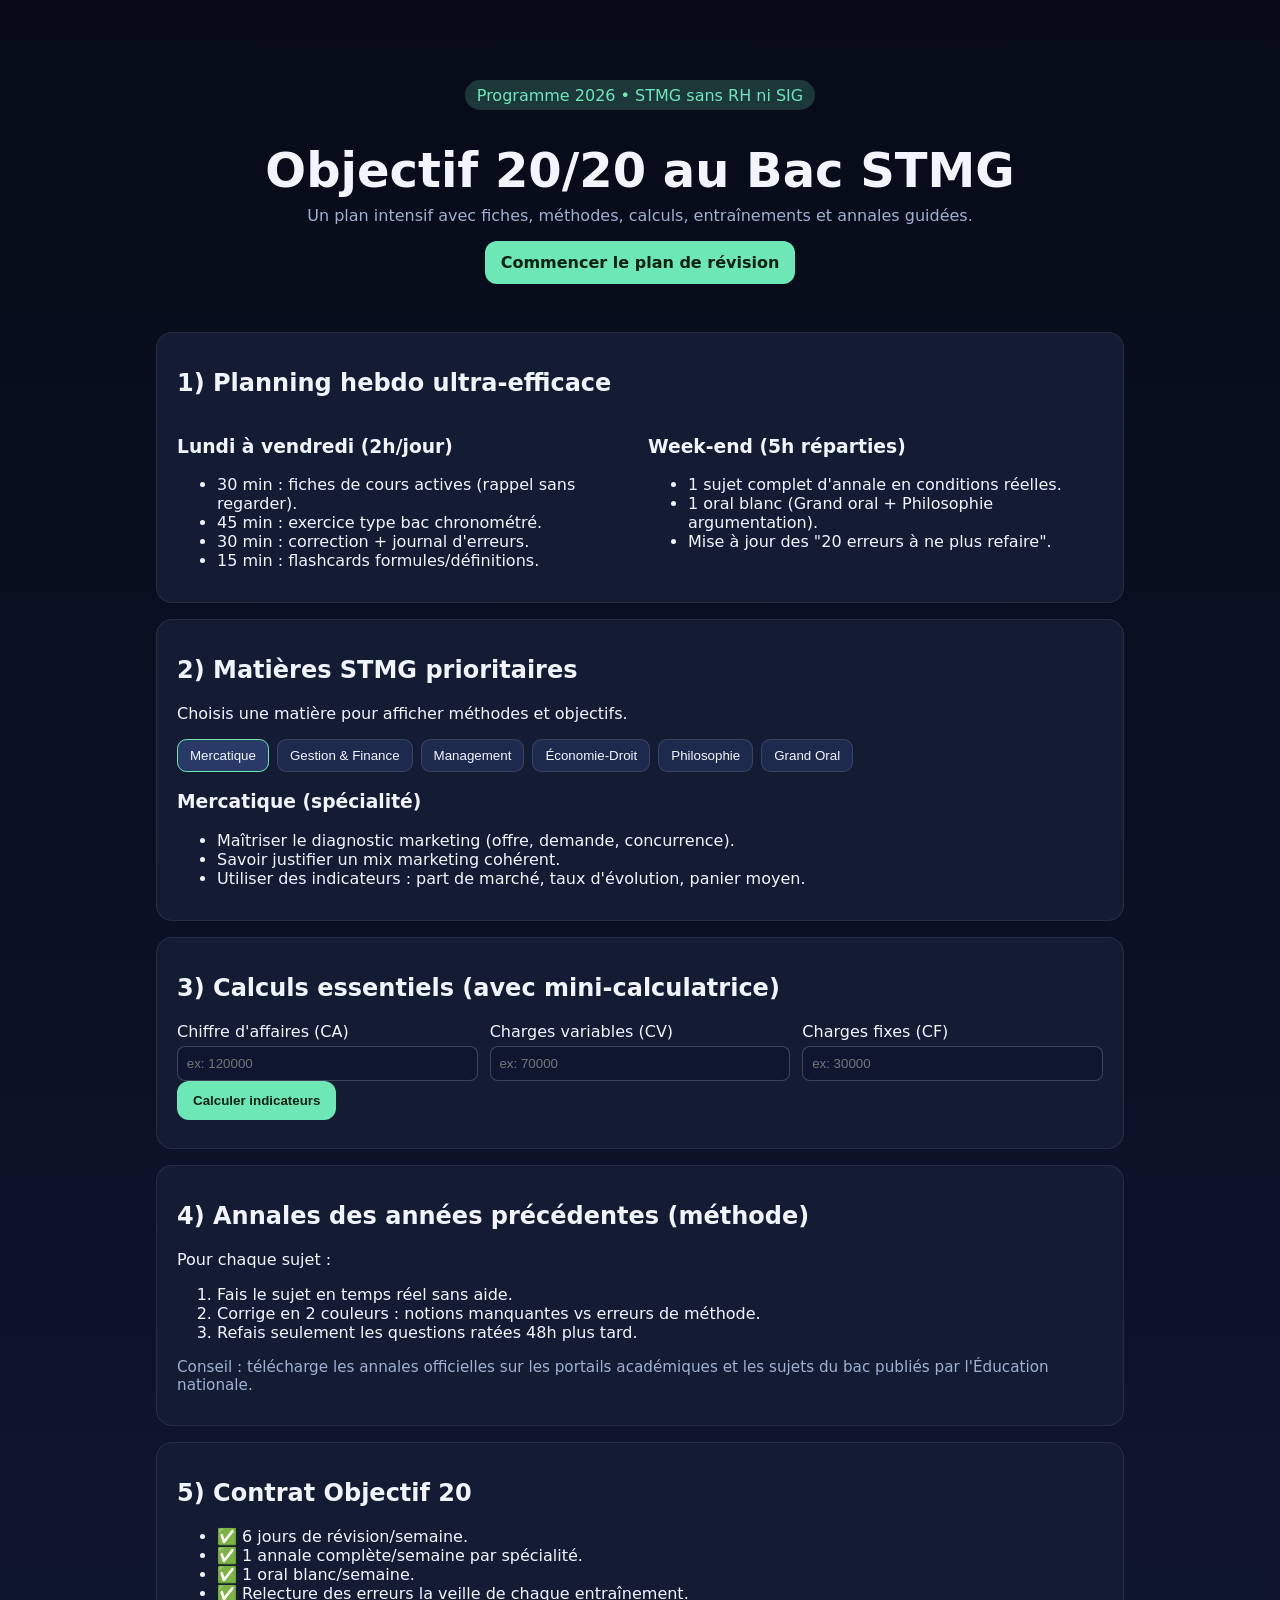
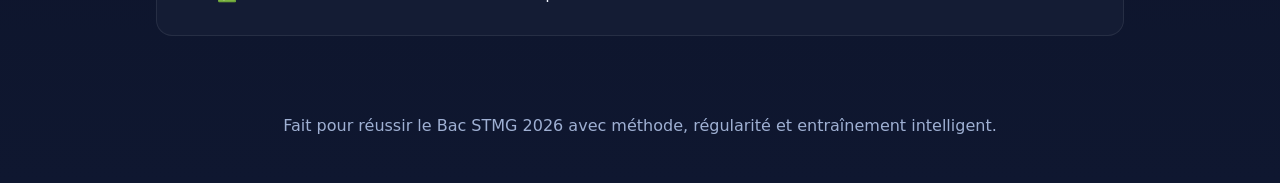
==== index.html @ 969e1ca1 "Create STMG 2026 revision website ready for Vercel" ====
<!doctype html>
<html lang="fr">
<head>
  <meta charset="UTF-8" />
  <meta name="viewport" content="width=device-width, initial-scale=1.0" />
  <title>Objectif 20 - Bac STMG 2026</title>
  <link rel="stylesheet" href="styles.css" />
</head>
<body>
  <header class="hero">
    <p class="badge">Programme 2026 • STMG sans RH ni SIG</p>
    <h1>Objectif 20/20 au Bac STMG</h1>
    <p class="subtitle">Un plan intensif avec fiches, méthodes, calculs, entraînements et annales guidées.</p>
    <a href="#planning" class="btn">Commencer le plan de révision</a>
  </header>

  <main>
    <section class="card" id="planning">
      <h2>1) Planning hebdo ultra-efficace</h2>
      <div class="grid-2">
        <article>
          <h3>Lundi à vendredi (2h/jour)</h3>
          <ul>
            <li>30 min : fiches de cours actives (rappel sans regarder).</li>
            <li>45 min : exercice type bac chronométré.</li>
            <li>30 min : correction + journal d'erreurs.</li>
            <li>15 min : flashcards formules/définitions.</li>
          </ul>
        </article>
        <article>
          <h3>Week-end (5h réparties)</h3>
          <ul>
            <li>1 sujet complet d'annale en conditions réelles.</li>
            <li>1 oral blanc (Grand oral + Philosophie argumentation).</li>
            <li>Mise à jour des "20 erreurs à ne plus refaire".</li>
          </ul>
        </article>
      </div>
    </section>

    <section class="card">
      <h2>2) Matières STMG prioritaires</h2>
      <p>Choisis une matière pour afficher méthodes et objectifs.</p>
      <div class="tabs">
        <button class="tab active" data-target="mercatique">Mercatique</button>
        <button class="tab" data-target="gestion">Gestion & Finance</button>
        <button class="tab" data-target="management">Management</button>
        <button class="tab" data-target="eco">Économie-Droit</button>
        <button class="tab" data-target="philo">Philosophie</button>
        <button class="tab" data-target="oral">Grand Oral</button>
      </div>

      <div class="panel active" id="mercatique">
        <h3>Mercatique (spécialité)</h3>
        <ul>
          <li>Maîtriser le diagnostic marketing (offre, demande, concurrence).</li>
          <li>Savoir justifier un mix marketing cohérent.</li>
          <li>Utiliser des indicateurs : part de marché, taux d'évolution, panier moyen.</li>
        </ul>
      </div>

      <div class="panel" id="gestion">
        <h3>Gestion & Finance (spécialité)</h3>
        <ul>
          <li>Soldes intermédiaires de gestion (SIG comptables) et analyse de rentabilité.</li>
          <li>Seuil de rentabilité, marge sur coût variable, capacité d'autofinancement.</li>
          <li>Ratios : liquidité, solvabilité, rentabilité économique/financière.</li>
        </ul>
      </div>

      <div class="panel" id="management">
        <h3>Management, sciences de gestion et numérique (tronc commun)</h3>
        <ul>
          <li>Identifier problème de management + solutions argumentées.</li>
          <li>Mobiliser les notions : gouvernance, parties prenantes, performance globale.</li>
          <li>Structurer la copie en "constat → analyse → recommandation".</li>
        </ul>
      </div>

      <div class="panel" id="eco">
        <h3>Économie-Droit</h3>
        <ul>
          <li>Économie : marchés, croissance, politiques économiques.</li>
          <li>Droit : qualification juridique, règles applicables, solution motivée.</li>
          <li>Méthode bac : faits → problème de droit → règle → application → conclusion.</li>
        </ul>
      </div>

      <div class="panel" id="philo">
        <h3>Philosophie</h3>
        <ul>
          <li>Thèse claire dès l'introduction + problématique reformulée.</li>
          <li>Plan dialectique propre (I/II/III) avec transitions explicites.</li>
          <li>Exemples précis (auteurs, situations concrètes) pour chaque argument.</li>
        </ul>
      </div>

      <div class="panel" id="oral">
        <h3>Grand Oral</h3>
        <ul>
          <li>Question centrale simple + enjeu concret.</li>
          <li>Pitch d'ouverture (30 sec) mémorisé parfaitement.</li>
          <li>Simulation de questions du jury 3 fois/semaine.</li>
        </ul>
      </div>
    </section>

    <section class="card">
      <h2>3) Calculs essentiels (avec mini-calculatrice)</h2>
      <div class="calc-grid">
        <label>Chiffre d'affaires (CA)
          <input id="ca" type="number" placeholder="ex: 120000" />
        </label>
        <label>Charges variables (CV)
          <input id="cv" type="number" placeholder="ex: 70000" />
        </label>
        <label>Charges fixes (CF)
          <input id="cf" type="number" placeholder="ex: 30000" />
        </label>
      </div>
      <button class="btn" id="compute">Calculer indicateurs</button>
      <div id="results" class="results"></div>
    </section>

    <section class="card">
      <h2>4) Annales des années précédentes (méthode)</h2>
      <p>Pour chaque sujet :</p>
      <ol>
        <li>Fais le sujet en temps réel sans aide.</li>
        <li>Corrige en 2 couleurs : notions manquantes vs erreurs de méthode.</li>
        <li>Refais seulement les questions ratées 48h plus tard.</li>
      </ol>
      <p class="note">Conseil : télécharge les annales officielles sur les portails académiques et les sujets du bac publiés par l'Éducation nationale.</p>
    </section>

    <section class="card">
      <h2>5) Contrat Objectif 20</h2>
      <ul>
        <li>✅ 6 jours de révision/semaine.</li>
        <li>✅ 1 annale complète/semaine par spécialité.</li>
        <li>✅ 1 oral blanc/semaine.</li>
        <li>✅ Relecture des erreurs la veille de chaque entraînement.</li>
      </ul>
    </section>
  </main>

  <footer>
    <p>Fait pour réussir le Bac STMG 2026 avec méthode, régularité et entraînement intelligent.</p>
  </footer>

  <script src="script.js"></script>
</body>
</html>
---- styles.css ----
:root {
  --bg: #0b1020;
  --card: #141c34;
  --text: #f2f5ff;
  --accent: #6ee7b7;
  --muted: #9fb0d3;
}

* { box-sizing: border-box; }
body {
  margin: 0;
  font-family: Inter, system-ui, -apple-system, sans-serif;
  background: linear-gradient(180deg, #070b18, #0f1730);
  color: var(--text);
}
.hero {
  text-align: center;
  padding: 4rem 1rem 2rem;
}
.badge {
  display: inline-block;
  background: rgba(110, 231, 183, 0.2);
  color: var(--accent);
  padding: .35rem .75rem;
  border-radius: 999px;
}
h1 { margin: 1rem 0 .5rem; font-size: clamp(1.8rem, 5vw, 3rem); }
.subtitle { color: var(--muted); max-width: 720px; margin: 0 auto 1rem; }
.btn {
  background: var(--accent);
  color: #072012;
  border: 0;
  border-radius: .75rem;
  padding: .75rem 1rem;
  font-weight: 700;
  cursor: pointer;
  text-decoration: none;
  display: inline-block;
}
main { max-width: 1000px; margin: 0 auto; padding: 1rem; }
.card {
  background: var(--card);
  border-radius: 1rem;
  padding: 1rem 1.25rem;
  margin-bottom: 1rem;
  border: 1px solid rgba(255,255,255,.08);
}
.grid-2 { display: grid; grid-template-columns: repeat(auto-fit, minmax(250px, 1fr)); gap: 1rem; }
.tabs { display: flex; gap: .5rem; flex-wrap: wrap; margin-bottom: .5rem; }
.tab {
  background: #1e2a4d;
  color: var(--text);
  border: 1px solid rgba(255,255,255,.12);
  padding: .5rem .75rem;
  border-radius: .6rem;
  cursor: pointer;
}
.tab.active { background: #2a3a67; border-color: var(--accent); }
.panel { display: none; }
.panel.active { display: block; }
.calc-grid { display: grid; grid-template-columns: repeat(auto-fit,minmax(180px,1fr)); gap: .75rem; }
input {
  width: 100%; margin-top: .35rem; padding: .55rem;
  border-radius: .5rem; border: 1px solid rgba(255,255,255,.2);
  background: #0f1730; color: var(--text);
}
.results { margin-top: .8rem; color: var(--accent); font-weight: 600; }
.note { color: var(--muted); font-size: .95rem; }
footer { text-align: center; color: var(--muted); padding: 2rem 1rem; }
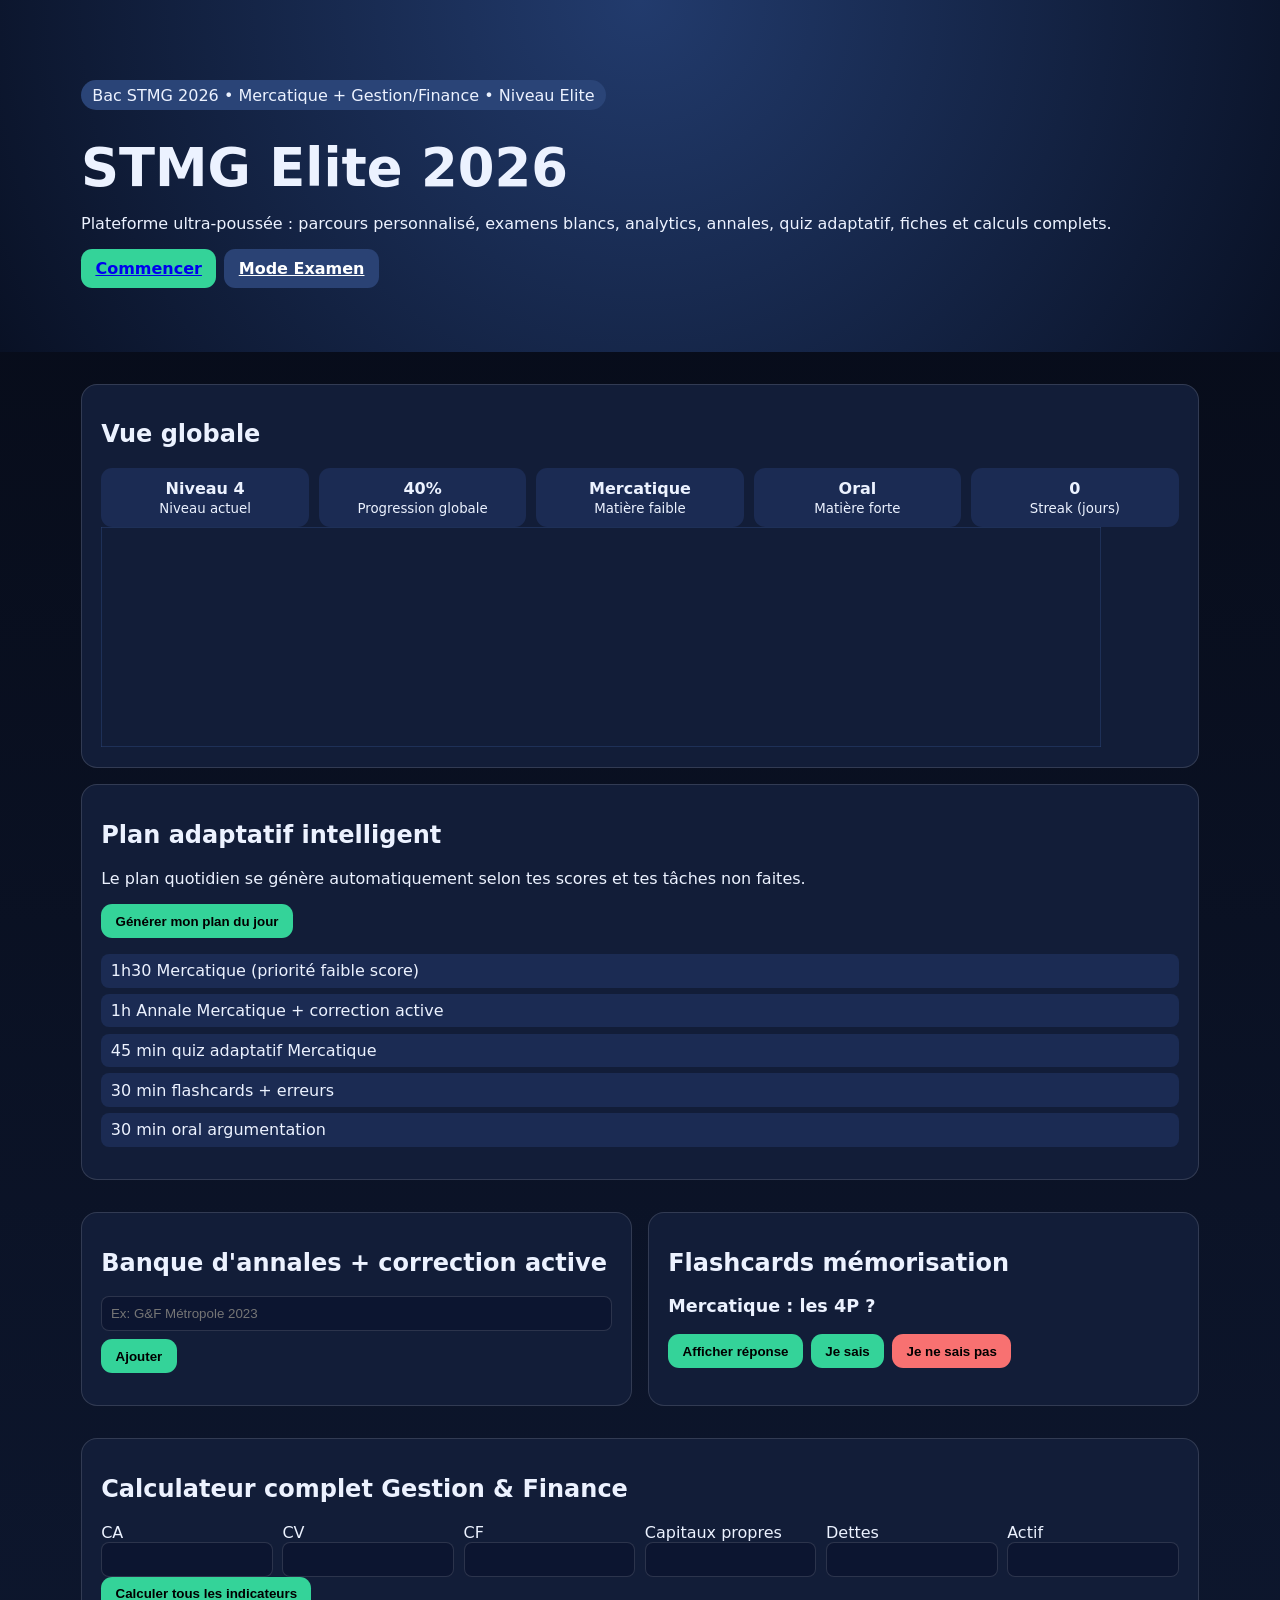
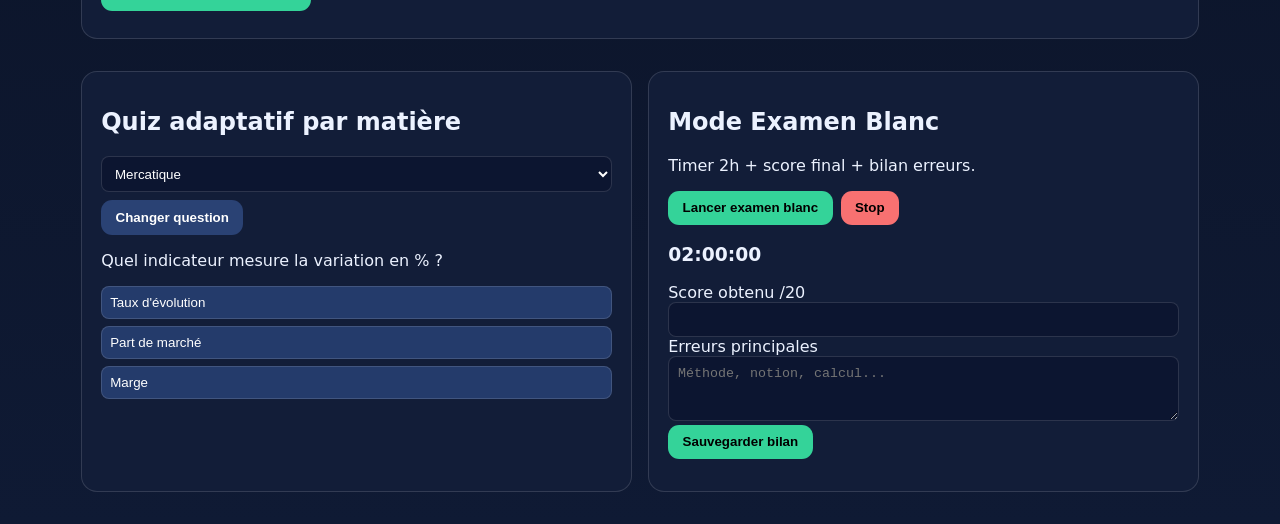
==== commit 5b76044c: "Build ultra-advanced STMG Elite 2026 revision platform" ====
--- a/index.html
+++ b/index.html
@@ -3,150 +3,105 @@
 <head>
   <meta charset="UTF-8" />
   <meta name="viewport" content="width=device-width, initial-scale=1.0" />
-  <title>Objectif 20 - Bac STMG 2026</title>
+  <title>STMG Elite 2026 — Plateforme Ultra</title>
   <link rel="stylesheet" href="styles.css" />
 </head>
 <body>
   <header class="hero">
-    <p class="badge">Programme 2026 • STMG sans RH ni SIG</p>
-    <h1>Objectif 20/20 au Bac STMG</h1>
-    <p class="subtitle">Un plan intensif avec fiches, méthodes, calculs, entraînements et annales guidées.</p>
-    <a href="#planning" class="btn">Commencer le plan de révision</a>
+    <div class="container">
+      <p class="badge">Bac STMG 2026 • Mercatique + Gestion/Finance • Niveau Elite</p>
+      <h1>STMG Elite 2026</h1>
+      <p>Plateforme ultra-poussée : parcours personnalisé, examens blancs, analytics, annales, quiz adaptatif, fiches et calculs complets.</p>
+      <div class="hero-actions">
+        <a class="btn" href="#plan">Commencer</a>
+        <a class="btn ghost" href="#exam">Mode Examen</a>
+      </div>
+    </div>
   </header>
 
-  <main>
-    <section class="card" id="planning">
-      <h2>1) Planning hebdo ultra-efficace</h2>
-      <div class="grid-2">
-        <article>
-          <h3>Lundi à vendredi (2h/jour)</h3>
-          <ul>
-            <li>30 min : fiches de cours actives (rappel sans regarder).</li>
-            <li>45 min : exercice type bac chronométré.</li>
-            <li>30 min : correction + journal d'erreurs.</li>
-            <li>15 min : flashcards formules/définitions.</li>
-          </ul>
-        </article>
-        <article>
-          <h3>Week-end (5h réparties)</h3>
-          <ul>
-            <li>1 sujet complet d'annale en conditions réelles.</li>
-            <li>1 oral blanc (Grand oral + Philosophie argumentation).</li>
-            <li>Mise à jour des "20 erreurs à ne plus refaire".</li>
-          </ul>
-        </article>
+  <main class="container">
+    <section class="card">
+      <h2>Vue globale</h2>
+      <div class="kpis">
+        <div class="kpi"><span id="kpiLevel">Niveau 0</span><small>Niveau actuel</small></div>
+        <div class="kpi"><span id="kpiProgress">0%</span><small>Progression globale</small></div>
+        <div class="kpi"><span id="kpiWeak">-</span><small>Matière faible</small></div>
+        <div class="kpi"><span id="kpiStrong">-</span><small>Matière forte</small></div>
+        <div class="kpi"><span id="kpiStreak">0</span><small>Streak (jours)</small></div>
       </div>
+      <canvas id="progressChart" width="1000" height="220"></canvas>
+    </section>
+
+    <section class="card" id="plan">
+      <h2>Plan adaptatif intelligent</h2>
+      <p>Le plan quotidien se génère automatiquement selon tes scores et tes tâches non faites.</p>
+      <button id="generatePlan" class="btn">Générer mon plan du jour</button>
+      <ul id="adaptivePlan" class="list"></ul>
+    </section>
+
+    <section class="grid2">
+      <section class="card">
+        <h2>Banque d'annales + correction active</h2>
+        <div class="row">
+          <input id="annaleInput" placeholder="Ex: G&F Métropole 2023" />
+          <button id="annaleAdd" class="btn">Ajouter</button>
+        </div>
+        <ul id="annales" class="list"></ul>
+      </section>
+
+      <section class="card">
+        <h2>Flashcards mémorisation</h2>
+        <p id="flashQ" class="flash">Question</p>
+        <p id="flashA" class="muted hidden">Réponse</p>
+        <div class="row">
+          <button id="showAnswer" class="btn">Afficher réponse</button>
+          <button id="know" class="btn">Je sais</button>
+          <button id="dontKnow" class="btn danger">Je ne sais pas</button>
+        </div>
+      </section>
     </section>
 
     <section class="card">
-      <h2>2) Matières STMG prioritaires</h2>
-      <p>Choisis une matière pour afficher méthodes et objectifs.</p>
-      <div class="tabs">
-        <button class="tab active" data-target="mercatique">Mercatique</button>
-        <button class="tab" data-target="gestion">Gestion & Finance</button>
-        <button class="tab" data-target="management">Management</button>
-        <button class="tab" data-target="eco">Économie-Droit</button>
-        <button class="tab" data-target="philo">Philosophie</button>
-        <button class="tab" data-target="oral">Grand Oral</button>
+      <h2>Calculateur complet Gestion & Finance</h2>
+      <div class="form-grid">
+        <label>CA<input id="ca" type="number"></label>
+        <label>CV<input id="cv" type="number"></label>
+        <label>CF<input id="cf" type="number"></label>
+        <label>Capitaux propres<input id="cp" type="number"></label>
+        <label>Dettes<input id="dettes" type="number"></label>
+        <label>Actif<input id="actif" type="number"></label>
       </div>
-
-      <div class="panel active" id="mercatique">
-        <h3>Mercatique (spécialité)</h3>
-        <ul>
-          <li>Maîtriser le diagnostic marketing (offre, demande, concurrence).</li>
-          <li>Savoir justifier un mix marketing cohérent.</li>
-          <li>Utiliser des indicateurs : part de marché, taux d'évolution, panier moyen.</li>
-        </ul>
-      </div>
-
-      <div class="panel" id="gestion">
-        <h3>Gestion & Finance (spécialité)</h3>
-        <ul>
-          <li>Soldes intermédiaires de gestion (SIG comptables) et analyse de rentabilité.</li>
-          <li>Seuil de rentabilité, marge sur coût variable, capacité d'autofinancement.</li>
-          <li>Ratios : liquidité, solvabilité, rentabilité économique/financière.</li>
-        </ul>
-      </div>
-
-      <div class="panel" id="management">
-        <h3>Management, sciences de gestion et numérique (tronc commun)</h3>
-        <ul>
-          <li>Identifier problème de management + solutions argumentées.</li>
-          <li>Mobiliser les notions : gouvernance, parties prenantes, performance globale.</li>
-          <li>Structurer la copie en "constat → analyse → recommandation".</li>
-        </ul>
-      </div>
-
-      <div class="panel" id="eco">
-        <h3>Économie-Droit</h3>
-        <ul>
-          <li>Économie : marchés, croissance, politiques économiques.</li>
-          <li>Droit : qualification juridique, règles applicables, solution motivée.</li>
-          <li>Méthode bac : faits → problème de droit → règle → application → conclusion.</li>
-        </ul>
-      </div>
-
-      <div class="panel" id="philo">
-        <h3>Philosophie</h3>
-        <ul>
-          <li>Thèse claire dès l'introduction + problématique reformulée.</li>
-          <li>Plan dialectique propre (I/II/III) avec transitions explicites.</li>
-          <li>Exemples précis (auteurs, situations concrètes) pour chaque argument.</li>
-        </ul>
-      </div>
-
-      <div class="panel" id="oral">
-        <h3>Grand Oral</h3>
-        <ul>
-          <li>Question centrale simple + enjeu concret.</li>
-          <li>Pitch d'ouverture (30 sec) mémorisé parfaitement.</li>
-          <li>Simulation de questions du jury 3 fois/semaine.</li>
-        </ul>
-      </div>
+      <button id="calcBtn" class="btn">Calculer tous les indicateurs</button>
+      <div id="calcOut" class="result"></div>
     </section>
 
-    <section class="card">
-      <h2>3) Calculs essentiels (avec mini-calculatrice)</h2>
-      <div class="calc-grid">
-        <label>Chiffre d'affaires (CA)
-          <input id="ca" type="number" placeholder="ex: 120000" />
-        </label>
-        <label>Charges variables (CV)
-          <input id="cv" type="number" placeholder="ex: 70000" />
-        </label>
-        <label>Charges fixes (CF)
-          <input id="cf" type="number" placeholder="ex: 30000" />
-        </label>
-      </div>
-      <button class="btn" id="compute">Calculer indicateurs</button>
-      <div id="results" class="results"></div>
-    </section>
+    <section class="grid2">
+      <section class="card">
+        <h2>Quiz adaptatif par matière</h2>
+        <div class="row">
+          <select id="quizSubject"></select>
+          <button id="nextQ" class="btn ghost">Changer question</button>
+        </div>
+        <p id="qq"></p>
+        <div id="qa" class="answers"></div>
+        <p id="qf" class="muted"></p>
+      </section>
 
-    <section class="card">
-      <h2>4) Annales des années précédentes (méthode)</h2>
-      <p>Pour chaque sujet :</p>
-      <ol>
-        <li>Fais le sujet en temps réel sans aide.</li>
-        <li>Corrige en 2 couleurs : notions manquantes vs erreurs de méthode.</li>
-        <li>Refais seulement les questions ratées 48h plus tard.</li>
-      </ol>
-      <p class="note">Conseil : télécharge les annales officielles sur les portails académiques et les sujets du bac publiés par l'Éducation nationale.</p>
-    </section>
-
-    <section class="card">
-      <h2>5) Contrat Objectif 20</h2>
-      <ul>
-        <li>✅ 6 jours de révision/semaine.</li>
-        <li>✅ 1 annale complète/semaine par spécialité.</li>
-        <li>✅ 1 oral blanc/semaine.</li>
-        <li>✅ Relecture des erreurs la veille de chaque entraînement.</li>
-      </ul>
+      <section class="card" id="exam">
+        <h2>Mode Examen Blanc</h2>
+        <p>Timer 2h + score final + bilan erreurs.</p>
+        <div class="row">
+          <button id="startExam" class="btn">Lancer examen blanc</button>
+          <button id="stopExam" class="btn danger">Stop</button>
+        </div>
+        <h3 id="examTimer">02:00:00</h3>
+        <label>Score obtenu /20 <input id="examScore" type="number" min="0" max="20"></label>
+        <label>Erreurs principales <textarea id="examErrors" rows="3" placeholder="Méthode, notion, calcul..."></textarea></label>
+        <button id="saveExam" class="btn">Sauvegarder bilan</button>
+        <ul id="examHistory" class="list"></ul>
+      </section>
     </section>
   </main>
-
-  <footer>
-    <p>Fait pour réussir le Bac STMG 2026 avec méthode, régularité et entraînement intelligent.</p>
-  </footer>
 
   <script src="script.js"></script>
 </body>
--- a/styles.css
+++ b/styles.css
@@ -1,69 +1,13 @@
-:root {
-  --bg: #0b1020;
-  --card: #141c34;
-  --text: #f2f5ff;
-  --accent: #6ee7b7;
-  --muted: #9fb0d3;
-}
-
-* { box-sizing: border-box; }
-body {
-  margin: 0;
-  font-family: Inter, system-ui, -apple-system, sans-serif;
-  background: linear-gradient(180deg, #070b18, #0f1730);
-  color: var(--text);
-}
-.hero {
-  text-align: center;
-  padding: 4rem 1rem 2rem;
-}
-.badge {
-  display: inline-block;
-  background: rgba(110, 231, 183, 0.2);
-  color: var(--accent);
-  padding: .35rem .75rem;
-  border-radius: 999px;
-}
-h1 { margin: 1rem 0 .5rem; font-size: clamp(1.8rem, 5vw, 3rem); }
-.subtitle { color: var(--muted); max-width: 720px; margin: 0 auto 1rem; }
-.btn {
-  background: var(--accent);
-  color: #072012;
-  border: 0;
-  border-radius: .75rem;
-  padding: .75rem 1rem;
-  font-weight: 700;
-  cursor: pointer;
-  text-decoration: none;
-  display: inline-block;
-}
-main { max-width: 1000px; margin: 0 auto; padding: 1rem; }
-.card {
-  background: var(--card);
-  border-radius: 1rem;
-  padding: 1rem 1.25rem;
-  margin-bottom: 1rem;
-  border: 1px solid rgba(255,255,255,.08);
-}
-.grid-2 { display: grid; grid-template-columns: repeat(auto-fit, minmax(250px, 1fr)); gap: 1rem; }
-.tabs { display: flex; gap: .5rem; flex-wrap: wrap; margin-bottom: .5rem; }
-.tab {
-  background: #1e2a4d;
-  color: var(--text);
-  border: 1px solid rgba(255,255,255,.12);
-  padding: .5rem .75rem;
-  border-radius: .6rem;
-  cursor: pointer;
-}
-.tab.active { background: #2a3a67; border-color: var(--accent); }
-.panel { display: none; }
-.panel.active { display: block; }
-.calc-grid { display: grid; grid-template-columns: repeat(auto-fit,minmax(180px,1fr)); gap: .75rem; }
-input {
-  width: 100%; margin-top: .35rem; padding: .55rem;
-  border-radius: .5rem; border: 1px solid rgba(255,255,255,.2);
-  background: #0f1730; color: var(--text);
-}
-.results { margin-top: .8rem; color: var(--accent); font-weight: 600; }
-.note { color: var(--muted); font-size: .95rem; }
-footer { text-align: center; color: var(--muted); padding: 2rem 1rem; }
+:root{--bg:#070d1c;--card:#121d38;--line:#ffffff22;--txt:#ecf2ff;--mut:#a6b7dc;--ok:#34d399;--bad:#f87171}
+*{box-sizing:border-box}body{margin:0;background:linear-gradient(#060a16,#0f1a34);color:var(--txt);font-family:Inter,system-ui,sans-serif}
+.container{max-width:1150px;margin:auto;padding:1rem}.hero{padding:3rem 0;background:radial-gradient(circle at top,#223b6d,#091125)}
+.badge{display:inline-block;padding:.35rem .7rem;border-radius:999px;background:#2a4477}.hero h1{font-size:clamp(1.8rem,5vw,3.3rem);margin:.7rem 0}
+.btn{border:0;border-radius:.7rem;padding:.6rem .9rem;background:var(--ok);font-weight:700;cursor:pointer}.btn.ghost{background:#2a4274;color:#fff}.btn.danger{background:var(--bad)}
+.hero-actions,.row{display:flex;gap:.5rem;flex-wrap:wrap}.card{background:var(--card);border:1px solid var(--line);border-radius:1rem;padding:1rem 1.2rem;margin:1rem 0}
+.kpis{display:grid;grid-template-columns:repeat(auto-fit,minmax(150px,1fr));gap:.6rem}.kpi{background:#1b2b53;padding:.65rem;border-radius:.7rem;text-align:center}.kpi span{font-weight:800;display:block}
+.grid2{display:grid;grid-template-columns:1fr 1fr;gap:1rem}.form-grid{display:grid;grid-template-columns:repeat(auto-fit,minmax(150px,1fr));gap:.6rem}
+input,select,textarea{width:100%;padding:.55rem;border-radius:.5rem;border:1px solid var(--line);background:#0c1530;color:#fff}
+.list{list-style:none;padding:0}.list li{background:#1b2b53;margin:.4rem 0;padding:.45rem .6rem;border-radius:.5rem;display:flex;justify-content:space-between;gap:.5rem}
+.answers{display:grid;gap:.45rem}.answers button{background:#243b6b;color:#fff;border:1px solid var(--line);padding:.5rem;border-radius:.5rem;cursor:pointer;text-align:left}
+.flash{font-size:1.1rem;font-weight:700}.muted{color:var(--mut)}.hidden{display:none}.result{font-weight:700;color:#77f5c6;margin-top:.7rem}
+@media (max-width:900px){.grid2{grid-template-columns:1fr}}
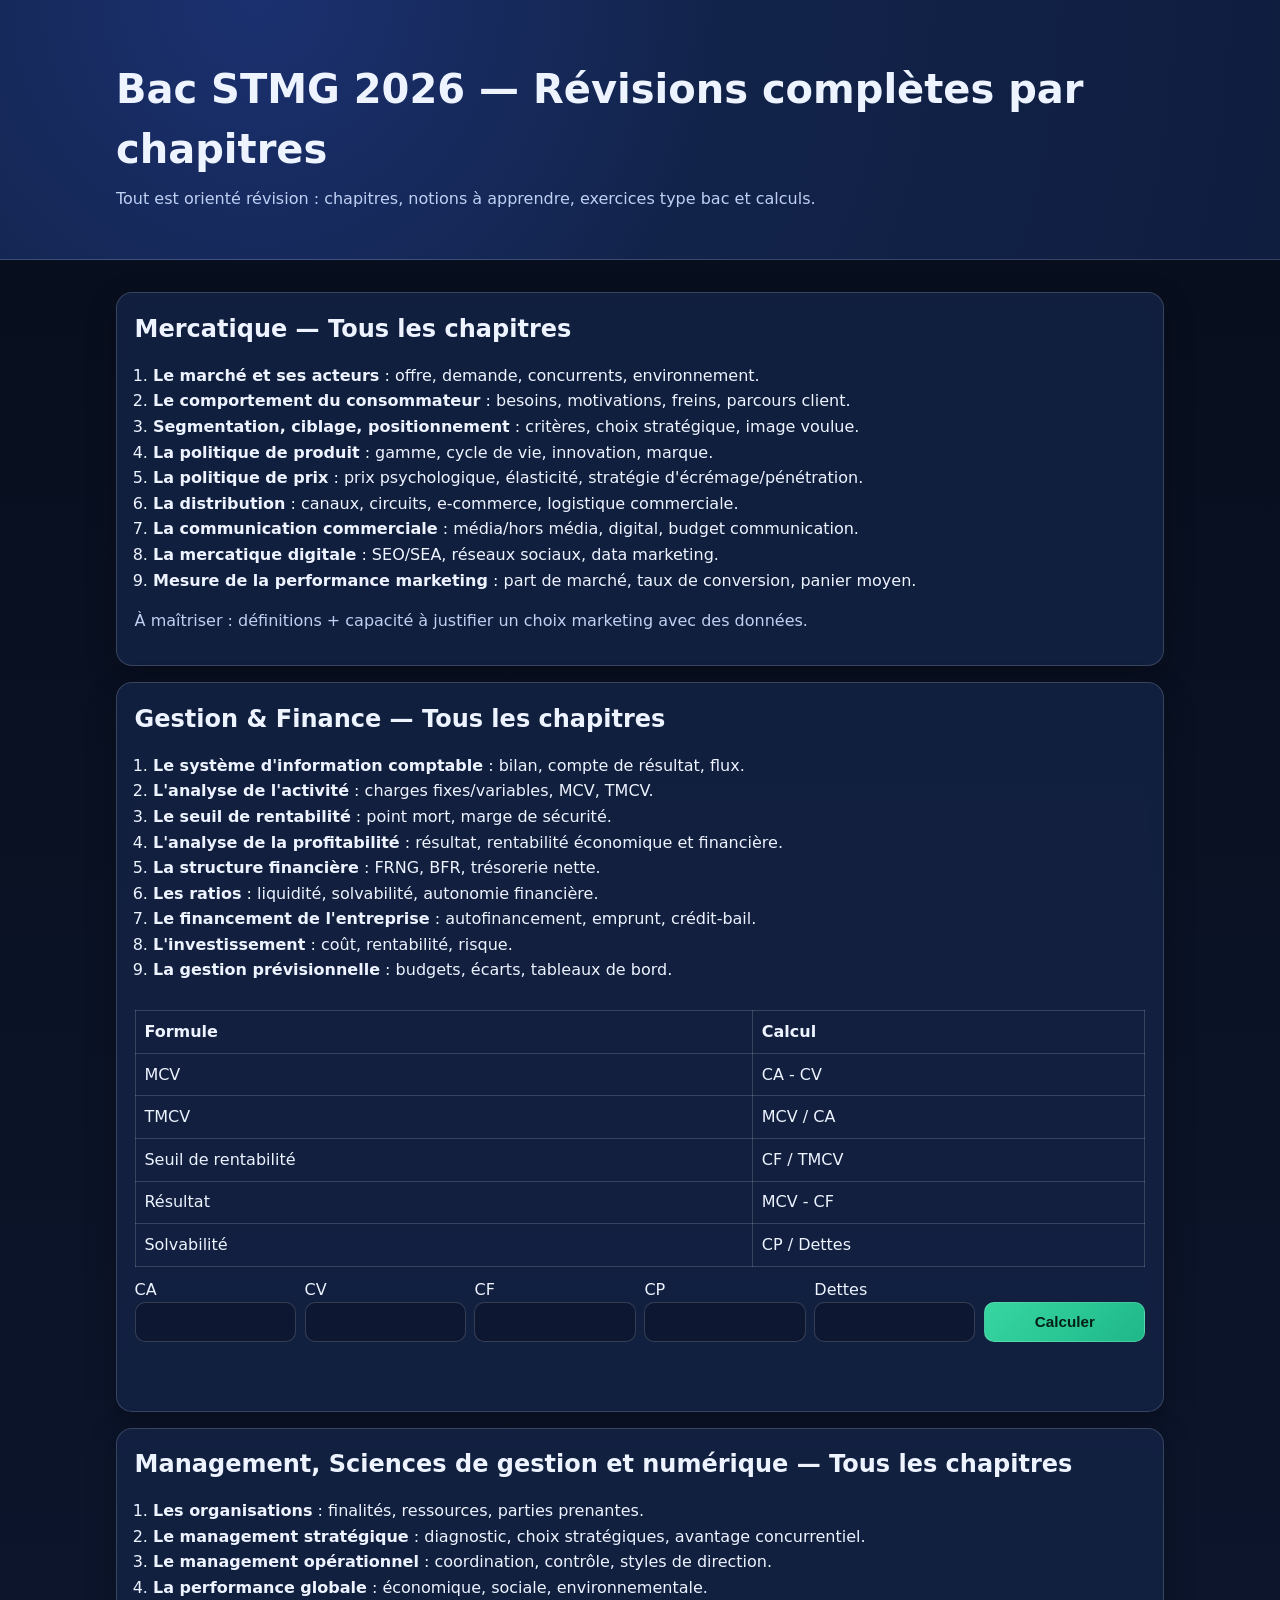
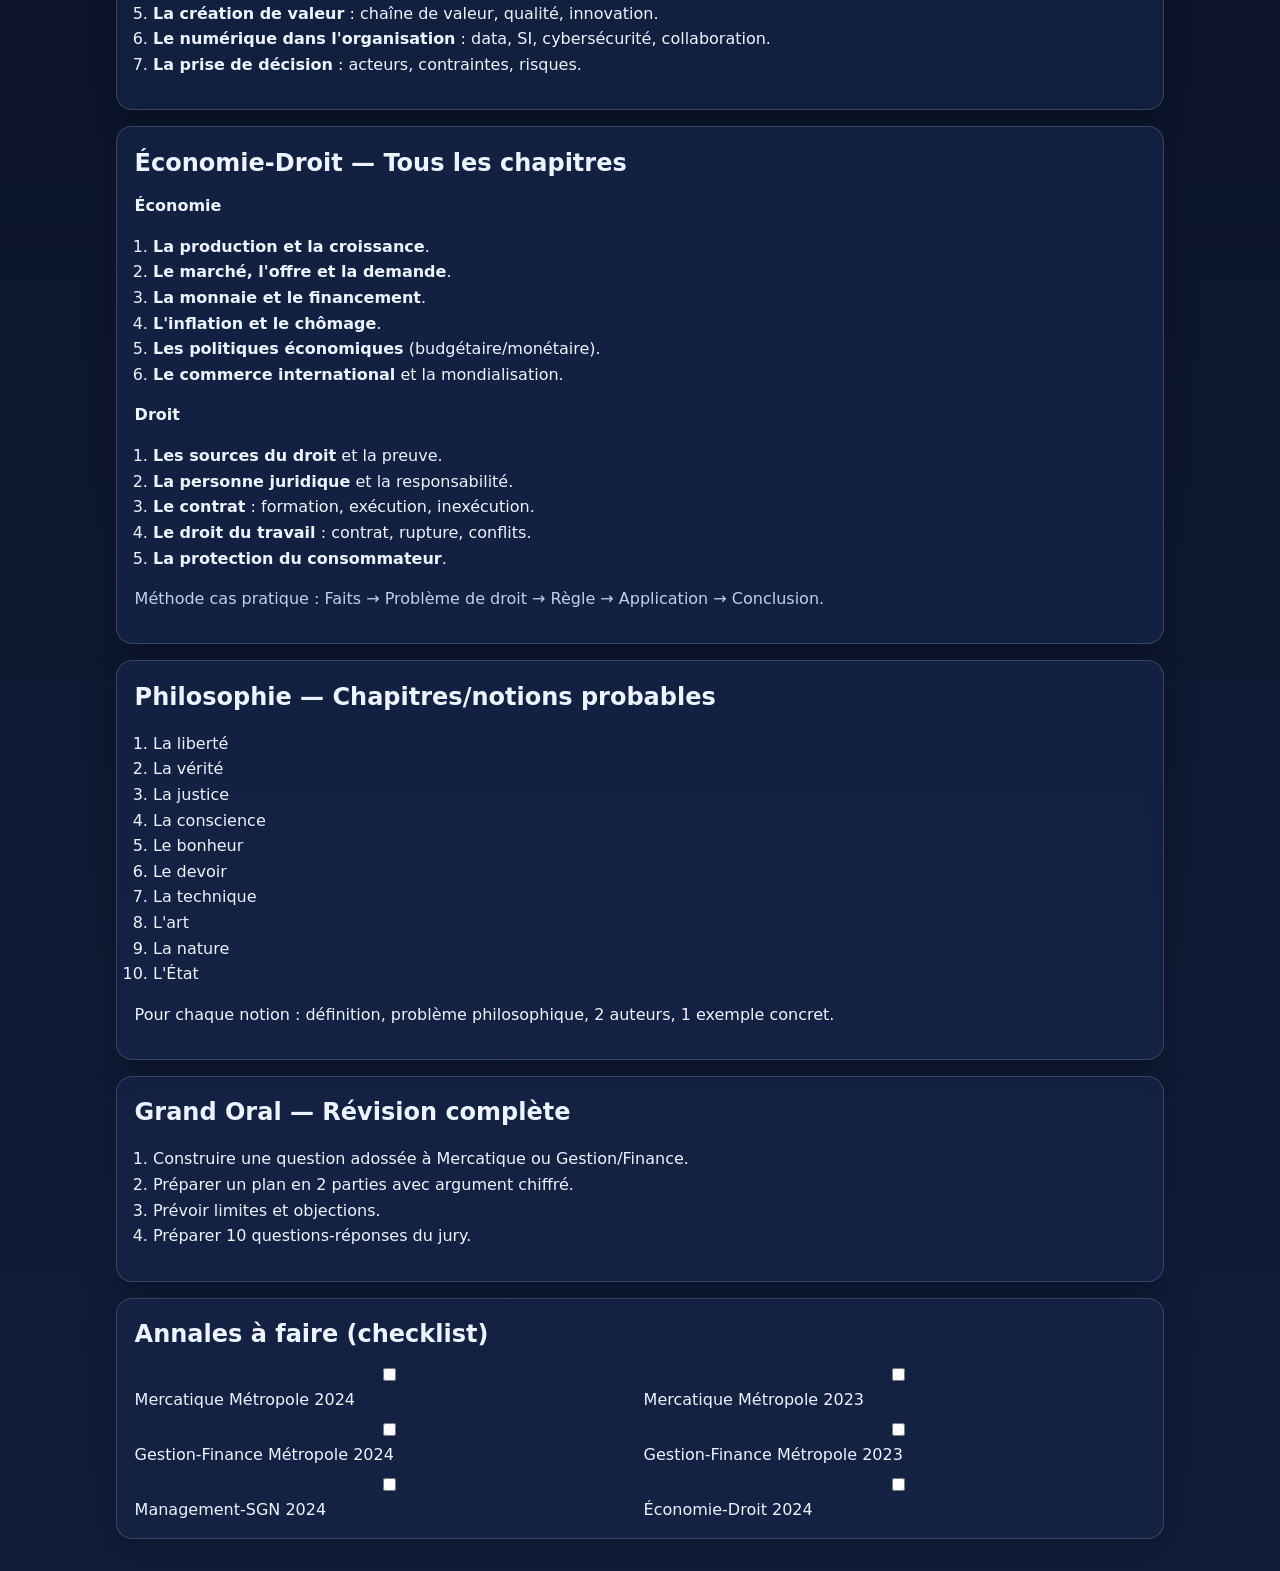
==== commit e09839f2: "Polish STMG revision site UI for smooth mobile-first experience" ====
--- a/index.html
+++ b/index.html
@@ -3,103 +3,132 @@
 <head>
   <meta charset="UTF-8" />
   <meta name="viewport" content="width=device-width, initial-scale=1.0" />
-  <title>STMG Elite 2026 — Plateforme Ultra</title>
+  <title>Bac STMG 2026 — Révision par chapitres</title>
   <link rel="stylesheet" href="styles.css" />
 </head>
 <body>
   <header class="hero">
     <div class="container">
-      <p class="badge">Bac STMG 2026 • Mercatique + Gestion/Finance • Niveau Elite</p>
-      <h1>STMG Elite 2026</h1>
-      <p>Plateforme ultra-poussée : parcours personnalisé, examens blancs, analytics, annales, quiz adaptatif, fiches et calculs complets.</p>
-      <div class="hero-actions">
-        <a class="btn" href="#plan">Commencer</a>
-        <a class="btn ghost" href="#exam">Mode Examen</a>
-      </div>
+      <h1>Bac STMG 2026 — Révisions complètes par chapitres</h1>
+      <p>Tout est orienté révision : chapitres, notions à apprendre, exercices type bac et calculs.</p>
     </div>
   </header>
 
   <main class="container">
     <section class="card">
-      <h2>Vue globale</h2>
-      <div class="kpis">
-        <div class="kpi"><span id="kpiLevel">Niveau 0</span><small>Niveau actuel</small></div>
-        <div class="kpi"><span id="kpiProgress">0%</span><small>Progression globale</small></div>
-        <div class="kpi"><span id="kpiWeak">-</span><small>Matière faible</small></div>
-        <div class="kpi"><span id="kpiStrong">-</span><small>Matière forte</small></div>
-        <div class="kpi"><span id="kpiStreak">0</span><small>Streak (jours)</small></div>
-      </div>
-      <canvas id="progressChart" width="1000" height="220"></canvas>
-    </section>
-
-    <section class="card" id="plan">
-      <h2>Plan adaptatif intelligent</h2>
-      <p>Le plan quotidien se génère automatiquement selon tes scores et tes tâches non faites.</p>
-      <button id="generatePlan" class="btn">Générer mon plan du jour</button>
-      <ul id="adaptivePlan" class="list"></ul>
-    </section>
-
-    <section class="grid2">
-      <section class="card">
-        <h2>Banque d'annales + correction active</h2>
-        <div class="row">
-          <input id="annaleInput" placeholder="Ex: G&F Métropole 2023" />
-          <button id="annaleAdd" class="btn">Ajouter</button>
-        </div>
-        <ul id="annales" class="list"></ul>
-      </section>
-
-      <section class="card">
-        <h2>Flashcards mémorisation</h2>
-        <p id="flashQ" class="flash">Question</p>
-        <p id="flashA" class="muted hidden">Réponse</p>
-        <div class="row">
-          <button id="showAnswer" class="btn">Afficher réponse</button>
-          <button id="know" class="btn">Je sais</button>
-          <button id="dontKnow" class="btn danger">Je ne sais pas</button>
-        </div>
-      </section>
+      <h2>Mercatique — Tous les chapitres</h2>
+      <ol>
+        <li><b>Le marché et ses acteurs</b> : offre, demande, concurrents, environnement.</li>
+        <li><b>Le comportement du consommateur</b> : besoins, motivations, freins, parcours client.</li>
+        <li><b>Segmentation, ciblage, positionnement</b> : critères, choix stratégique, image voulue.</li>
+        <li><b>La politique de produit</b> : gamme, cycle de vie, innovation, marque.</li>
+        <li><b>La politique de prix</b> : prix psychologique, élasticité, stratégie d'écrémage/pénétration.</li>
+        <li><b>La distribution</b> : canaux, circuits, e-commerce, logistique commerciale.</li>
+        <li><b>La communication commerciale</b> : média/hors média, digital, budget communication.</li>
+        <li><b>La mercatique digitale</b> : SEO/SEA, réseaux sociaux, data marketing.</li>
+        <li><b>Mesure de la performance marketing</b> : part de marché, taux de conversion, panier moyen.</li>
+      </ol>
+      <p class="note">À maîtriser : définitions + capacité à justifier un choix marketing avec des données.</p>
     </section>
 
     <section class="card">
-      <h2>Calculateur complet Gestion & Finance</h2>
-      <div class="form-grid">
-        <label>CA<input id="ca" type="number"></label>
-        <label>CV<input id="cv" type="number"></label>
-        <label>CF<input id="cf" type="number"></label>
-        <label>Capitaux propres<input id="cp" type="number"></label>
-        <label>Dettes<input id="dettes" type="number"></label>
-        <label>Actif<input id="actif" type="number"></label>
+      <h2>Gestion & Finance — Tous les chapitres</h2>
+      <ol>
+        <li><b>Le système d'information comptable</b> : bilan, compte de résultat, flux.</li>
+        <li><b>L'analyse de l'activité</b> : charges fixes/variables, MCV, TMCV.</li>
+        <li><b>Le seuil de rentabilité</b> : point mort, marge de sécurité.</li>
+        <li><b>L'analyse de la profitabilité</b> : résultat, rentabilité économique et financière.</li>
+        <li><b>La structure financière</b> : FRNG, BFR, trésorerie nette.</li>
+        <li><b>Les ratios</b> : liquidité, solvabilité, autonomie financière.</li>
+        <li><b>Le financement de l'entreprise</b> : autofinancement, emprunt, crédit-bail.</li>
+        <li><b>L'investissement</b> : coût, rentabilité, risque.</li>
+        <li><b>La gestion prévisionnelle</b> : budgets, écarts, tableaux de bord.</li>
+      </ol>
+
+      <div class="table-wrap"><table>
+        <tr><th>Formule</th><th>Calcul</th></tr>
+        <tr><td>MCV</td><td>CA - CV</td></tr>
+        <tr><td>TMCV</td><td>MCV / CA</td></tr>
+        <tr><td>Seuil de rentabilité</td><td>CF / TMCV</td></tr>
+        <tr><td>Résultat</td><td>MCV - CF</td></tr>
+        <tr><td>Solvabilité</td><td>CP / Dettes</td></tr>
+      </table></div>
+
+      <div class="calc">
+        <label>CA<input id="ca" type="number" /></label>
+        <label>CV<input id="cv" type="number" /></label>
+        <label>CF<input id="cf" type="number" /></label>
+        <label>CP<input id="cp" type="number" /></label>
+        <label>Dettes<input id="dettes" type="number" /></label>
+        <button id="compute">Calculer</button>
       </div>
-      <button id="calcBtn" class="btn">Calculer tous les indicateurs</button>
-      <div id="calcOut" class="result"></div>
+      <p id="calcOut" class="result"></p>
     </section>
 
-    <section class="grid2">
-      <section class="card">
-        <h2>Quiz adaptatif par matière</h2>
-        <div class="row">
-          <select id="quizSubject"></select>
-          <button id="nextQ" class="btn ghost">Changer question</button>
-        </div>
-        <p id="qq"></p>
-        <div id="qa" class="answers"></div>
-        <p id="qf" class="muted"></p>
-      </section>
+    <section class="card">
+      <h2>Management, Sciences de gestion et numérique — Tous les chapitres</h2>
+      <ol>
+        <li><b>Les organisations</b> : finalités, ressources, parties prenantes.</li>
+        <li><b>Le management stratégique</b> : diagnostic, choix stratégiques, avantage concurrentiel.</li>
+        <li><b>Le management opérationnel</b> : coordination, contrôle, styles de direction.</li>
+        <li><b>La performance globale</b> : économique, sociale, environnementale.</li>
+        <li><b>La création de valeur</b> : chaîne de valeur, qualité, innovation.</li>
+        <li><b>Le numérique dans l'organisation</b> : data, SI, cybersécurité, collaboration.</li>
+        <li><b>La prise de décision</b> : acteurs, contraintes, risques.</li>
+      </ol>
+    </section>
 
-      <section class="card" id="exam">
-        <h2>Mode Examen Blanc</h2>
-        <p>Timer 2h + score final + bilan erreurs.</p>
-        <div class="row">
-          <button id="startExam" class="btn">Lancer examen blanc</button>
-          <button id="stopExam" class="btn danger">Stop</button>
-        </div>
-        <h3 id="examTimer">02:00:00</h3>
-        <label>Score obtenu /20 <input id="examScore" type="number" min="0" max="20"></label>
-        <label>Erreurs principales <textarea id="examErrors" rows="3" placeholder="Méthode, notion, calcul..."></textarea></label>
-        <button id="saveExam" class="btn">Sauvegarder bilan</button>
-        <ul id="examHistory" class="list"></ul>
-      </section>
+    <section class="card">
+      <h2>Économie-Droit — Tous les chapitres</h2>
+      <h3>Économie</h3>
+      <ol>
+        <li><b>La production et la croissance</b>.</li>
+        <li><b>Le marché, l'offre et la demande</b>.</li>
+        <li><b>La monnaie et le financement</b>.</li>
+        <li><b>L'inflation et le chômage</b>.</li>
+        <li><b>Les politiques économiques</b> (budgétaire/monétaire).</li>
+        <li><b>Le commerce international</b> et la mondialisation.</li>
+      </ol>
+      <h3>Droit</h3>
+      <ol>
+        <li><b>Les sources du droit</b> et la preuve.</li>
+        <li><b>La personne juridique</b> et la responsabilité.</li>
+        <li><b>Le contrat</b> : formation, exécution, inexécution.</li>
+        <li><b>Le droit du travail</b> : contrat, rupture, conflits.</li>
+        <li><b>La protection du consommateur</b>.</li>
+      </ol>
+      <p class="note">Méthode cas pratique : Faits → Problème de droit → Règle → Application → Conclusion.</p>
+    </section>
+
+    <section class="card">
+      <h2>Philosophie — Chapitres/notions probables</h2>
+      <ol>
+        <li>La liberté</li><li>La vérité</li><li>La justice</li><li>La conscience</li><li>Le bonheur</li>
+        <li>Le devoir</li><li>La technique</li><li>L'art</li><li>La nature</li><li>L'État</li>
+      </ol>
+      <p>Pour chaque notion : définition, problème philosophique, 2 auteurs, 1 exemple concret.</p>
+    </section>
+
+    <section class="card">
+      <h2>Grand Oral — Révision complète</h2>
+      <ol>
+        <li>Construire une question adossée à Mercatique ou Gestion/Finance.</li>
+        <li>Préparer un plan en 2 parties avec argument chiffré.</li>
+        <li>Prévoir limites et objections.</li>
+        <li>Préparer 10 questions-réponses du jury.</li>
+      </ol>
+    </section>
+
+    <section class="card">
+      <h2>Annales à faire (checklist)</h2>
+      <div class="checkgrid">
+        <label><input type="checkbox" class="annale"> Mercatique Métropole 2024</label>
+        <label><input type="checkbox" class="annale"> Mercatique Métropole 2023</label>
+        <label><input type="checkbox" class="annale"> Gestion-Finance Métropole 2024</label>
+        <label><input type="checkbox" class="annale"> Gestion-Finance Métropole 2023</label>
+        <label><input type="checkbox" class="annale"> Management-SGN 2024</label>
+        <label><input type="checkbox" class="annale"> Économie-Droit 2024</label>
+      </div>
     </section>
   </main>
 
--- a/styles.css
+++ b/styles.css
@@ -1,13 +1,85 @@
-:root{--bg:#070d1c;--card:#121d38;--line:#ffffff22;--txt:#ecf2ff;--mut:#a6b7dc;--ok:#34d399;--bad:#f87171}
-*{box-sizing:border-box}body{margin:0;background:linear-gradient(#060a16,#0f1a34);color:var(--txt);font-family:Inter,system-ui,sans-serif}
-.container{max-width:1150px;margin:auto;padding:1rem}.hero{padding:3rem 0;background:radial-gradient(circle at top,#223b6d,#091125)}
-.badge{display:inline-block;padding:.35rem .7rem;border-radius:999px;background:#2a4477}.hero h1{font-size:clamp(1.8rem,5vw,3.3rem);margin:.7rem 0}
-.btn{border:0;border-radius:.7rem;padding:.6rem .9rem;background:var(--ok);font-weight:700;cursor:pointer}.btn.ghost{background:#2a4274;color:#fff}.btn.danger{background:var(--bad)}
-.hero-actions,.row{display:flex;gap:.5rem;flex-wrap:wrap}.card{background:var(--card);border:1px solid var(--line);border-radius:1rem;padding:1rem 1.2rem;margin:1rem 0}
-.kpis{display:grid;grid-template-columns:repeat(auto-fit,minmax(150px,1fr));gap:.6rem}.kpi{background:#1b2b53;padding:.65rem;border-radius:.7rem;text-align:center}.kpi span{font-weight:800;display:block}
-.grid2{display:grid;grid-template-columns:1fr 1fr;gap:1rem}.form-grid{display:grid;grid-template-columns:repeat(auto-fit,minmax(150px,1fr));gap:.6rem}
-input,select,textarea{width:100%;padding:.55rem;border-radius:.5rem;border:1px solid var(--line);background:#0c1530;color:#fff}
-.list{list-style:none;padding:0}.list li{background:#1b2b53;margin:.4rem 0;padding:.45rem .6rem;border-radius:.5rem;display:flex;justify-content:space-between;gap:.5rem}
-.answers{display:grid;gap:.45rem}.answers button{background:#243b6b;color:#fff;border:1px solid var(--line);padding:.5rem;border-radius:.5rem;cursor:pointer;text-align:left}
-.flash{font-size:1.1rem;font-weight:700}.muted{color:var(--mut)}.hidden{display:none}.result{font-weight:700;color:#77f5c6;margin-top:.7rem}
-@media (max-width:900px){.grid2{grid-template-columns:1fr}}
+:root{
+  --bg:#070d1b;
+  --bg2:#111d3b;
+  --card:#152447cc;
+  --txt:#edf3ff;
+  --muted:#bfd0f3;
+  --line:#ffffff2a;
+  --ok:#37d6a1;
+  --ok2:#1fb889;
+  --shadow:0 10px 30px rgba(0,0,0,.25);
+}
+*{box-sizing:border-box}
+html{scroll-behavior:smooth}
+body{
+  margin:0;
+  background:linear-gradient(180deg,var(--bg),var(--bg2));
+  color:var(--txt);
+  font-family:Inter,system-ui,sans-serif;
+  line-height:1.5;
+}
+.container{max-width:1080px;margin:auto;padding:1rem}
+.hero{
+  padding:2.7rem 0 2rem;
+  background:radial-gradient(circle at 20% 0%,#1b3170 0,#12234a 45%,#0f1d3f 100%);
+  border-bottom:1px solid var(--line);
+}
+.hero h1{margin:0 0 .5rem;font-size:clamp(1.6rem,6vw,2.5rem)}
+.hero p{margin:0;color:var(--muted)}
+.card{
+  background:var(--card);
+  backdrop-filter: blur(6px);
+  border:1px solid var(--line);
+  border-radius:16px;
+  padding:1rem 1.1rem;
+  margin:1rem 0;
+  box-shadow:var(--shadow);
+  transform:translateY(8px);
+  opacity:0;
+  animation:fadeUp .45s ease forwards;
+}
+.card:nth-child(2){animation-delay:.06s}.card:nth-child(3){animation-delay:.1s}.card:nth-child(4){animation-delay:.14s}
+@keyframes fadeUp{to{opacity:1;transform:translateY(0)}}
+h2{font-size:clamp(1.1rem,4.8vw,1.5rem);margin:.1rem 0 .7rem}
+h3{margin:.8rem 0 .4rem;font-size:1rem}
+ul,ol{padding-left:1.15rem;line-height:1.6}
+.note{color:var(--muted)}
+.table-wrap{overflow-x:auto;-webkit-overflow-scrolling:touch}
+table{width:100%;border-collapse:collapse;margin:.7rem 0;min-width:560px}
+th,td{border:1px solid var(--line);padding:.55rem;text-align:left}
+.calc{display:grid;grid-template-columns:repeat(6,minmax(0,1fr));gap:.55rem;align-items:end}
+.checkgrid{display:grid;grid-template-columns:repeat(2,minmax(0,1fr));gap:.45rem}
+input,button{
+  width:100%;
+  padding:.65rem .7rem;
+  border-radius:10px;
+  border:1px solid var(--line);
+  background:#0d1731;
+  color:#fff;
+  font-size:.95rem;
+}
+input:focus,button:focus{outline:2px solid #8fe9cc;outline-offset:1px}
+button{
+  background:linear-gradient(135deg,var(--ok),var(--ok2));
+  color:#042015;
+  font-weight:700;
+  cursor:pointer;
+  transition:transform .15s ease,filter .2s ease;
+}
+button:hover{filter:brightness(1.05)}
+button:active{transform:scale(.98)}
+.result{font-weight:700;color:#84ffd1;min-height:1.3rem}
+@media (max-width:900px){
+  .container{padding:.8rem}
+  .card{padding:.9rem}
+  .calc{grid-template-columns:repeat(2,minmax(0,1fr))}
+  .checkgrid{grid-template-columns:1fr}
+  table{min-width:500px}
+}
+@media (max-width:520px){
+  .hero{padding:2rem 0 1.4rem}
+  .hero h1{font-size:1.35rem}
+  .hero p{font-size:.95rem}
+  .calc{grid-template-columns:1fr}
+  input,button{font-size:16px}
+}
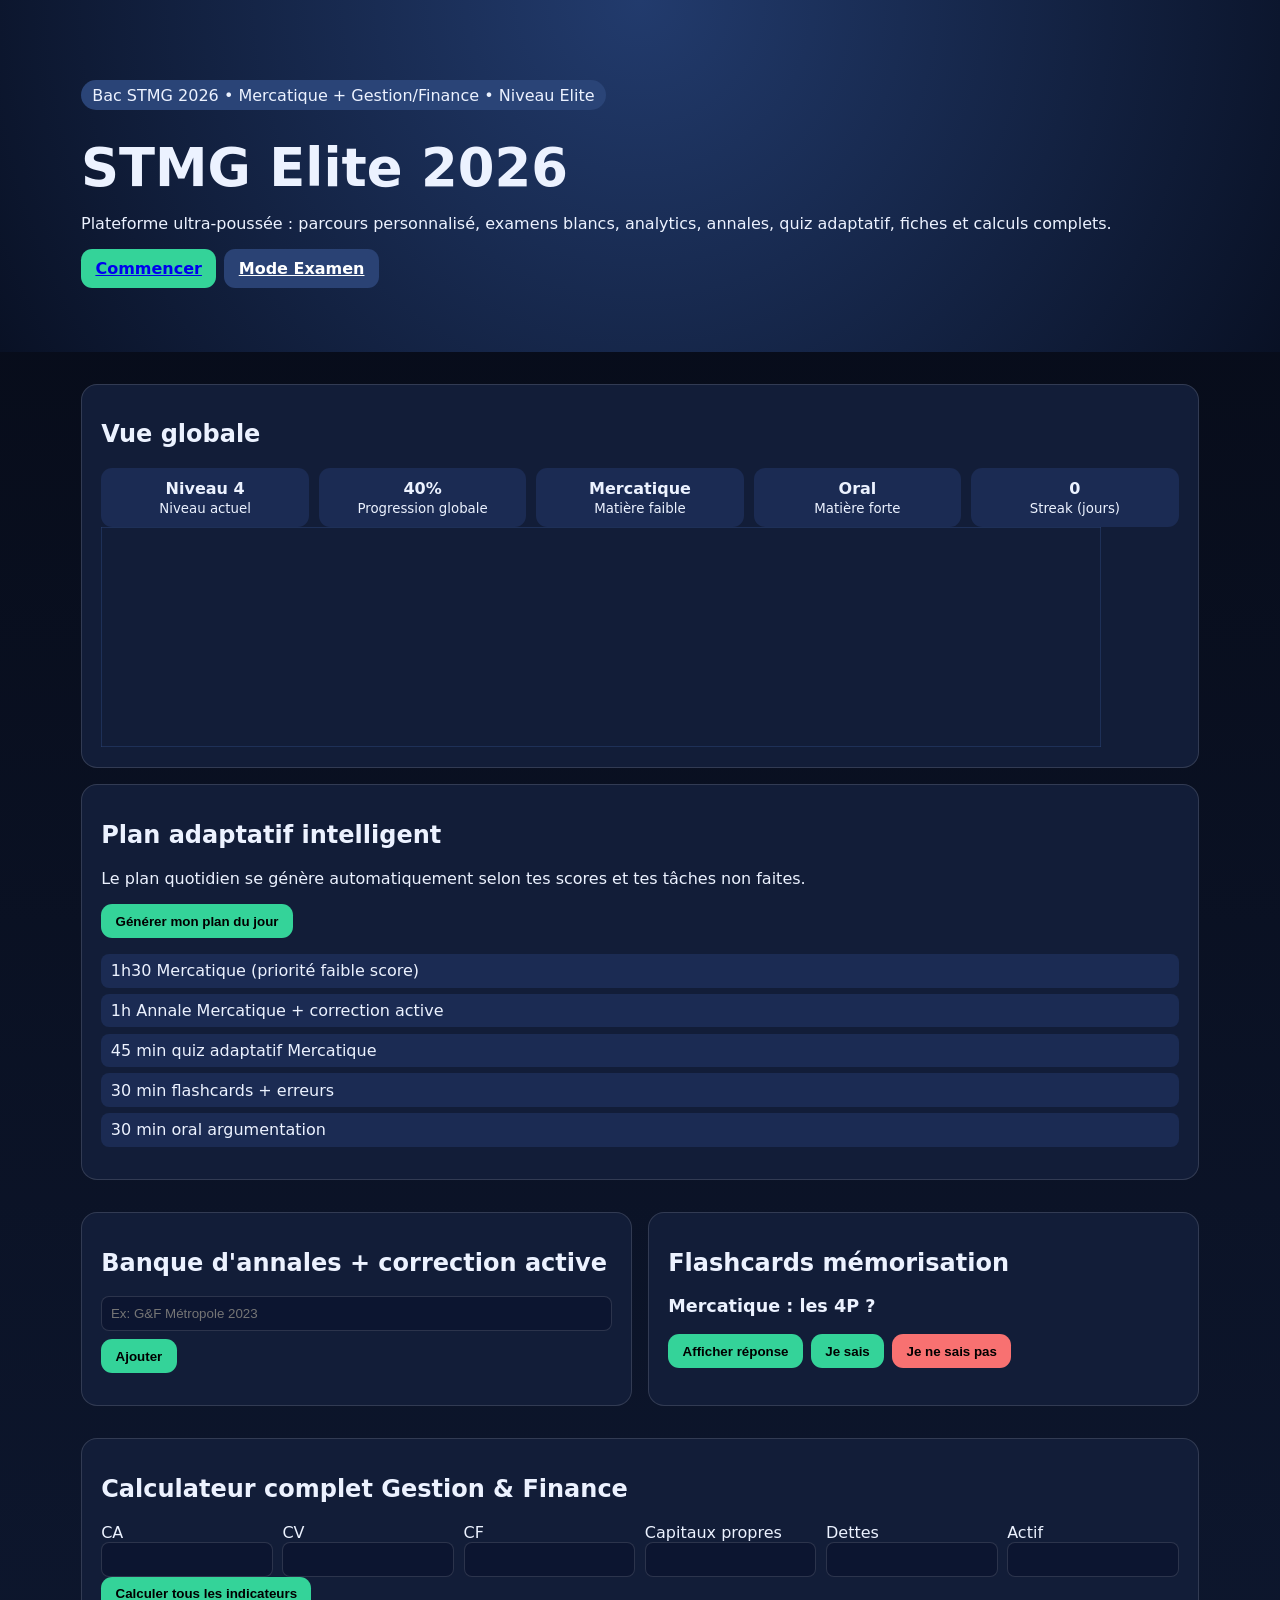
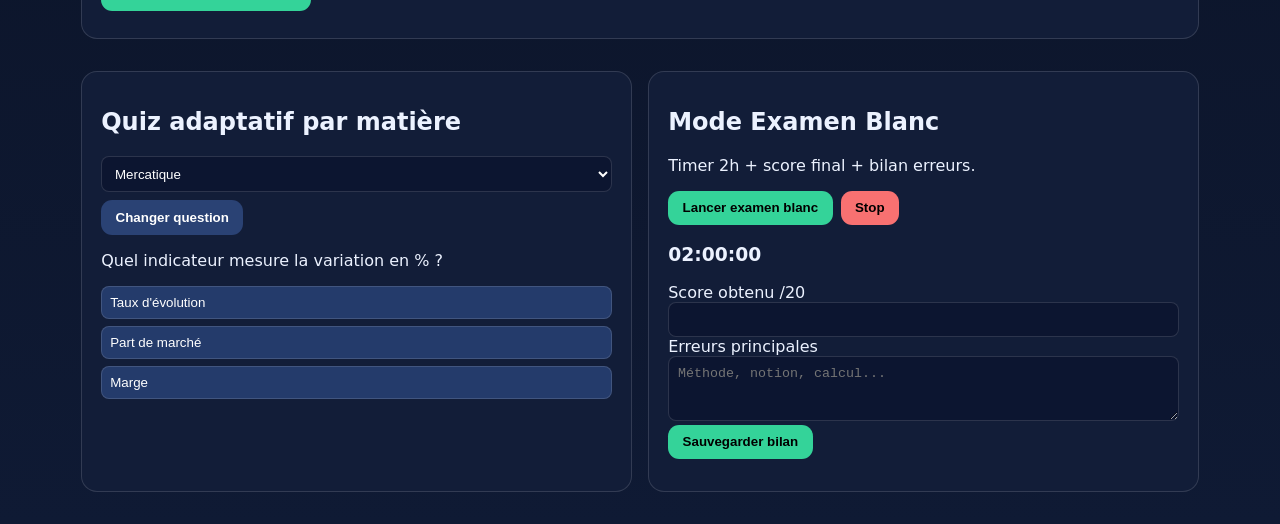
==== commit a5f39402: "Merge origin/main and resolve conflicts Co-authored-by: OBaror <183590883+OBaror@users.noreply.githu" ====
--- a/index.html
+++ b/index.html
@@ -3,132 +3,103 @@
 <head>
   <meta charset="UTF-8" />
   <meta name="viewport" content="width=device-width, initial-scale=1.0" />
-  <title>Bac STMG 2026 — Révision par chapitres</title>
+  <title>STMG Elite 2026 — Plateforme Ultra</title>
   <link rel="stylesheet" href="styles.css" />
 </head>
 <body>
   <header class="hero">
     <div class="container">
-      <h1>Bac STMG 2026 — Révisions complètes par chapitres</h1>
-      <p>Tout est orienté révision : chapitres, notions à apprendre, exercices type bac et calculs.</p>
+      <p class="badge">Bac STMG 2026 • Mercatique + Gestion/Finance • Niveau Elite</p>
+      <h1>STMG Elite 2026</h1>
+      <p>Plateforme ultra-poussée : parcours personnalisé, examens blancs, analytics, annales, quiz adaptatif, fiches et calculs complets.</p>
+      <div class="hero-actions">
+        <a class="btn" href="#plan">Commencer</a>
+        <a class="btn ghost" href="#exam">Mode Examen</a>
+      </div>
     </div>
   </header>
 
   <main class="container">
     <section class="card">
-      <h2>Mercatique — Tous les chapitres</h2>
-      <ol>
-        <li><b>Le marché et ses acteurs</b> : offre, demande, concurrents, environnement.</li>
-        <li><b>Le comportement du consommateur</b> : besoins, motivations, freins, parcours client.</li>
-        <li><b>Segmentation, ciblage, positionnement</b> : critères, choix stratégique, image voulue.</li>
-        <li><b>La politique de produit</b> : gamme, cycle de vie, innovation, marque.</li>
-        <li><b>La politique de prix</b> : prix psychologique, élasticité, stratégie d'écrémage/pénétration.</li>
-        <li><b>La distribution</b> : canaux, circuits, e-commerce, logistique commerciale.</li>
-        <li><b>La communication commerciale</b> : média/hors média, digital, budget communication.</li>
-        <li><b>La mercatique digitale</b> : SEO/SEA, réseaux sociaux, data marketing.</li>
-        <li><b>Mesure de la performance marketing</b> : part de marché, taux de conversion, panier moyen.</li>
-      </ol>
-      <p class="note">À maîtriser : définitions + capacité à justifier un choix marketing avec des données.</p>
+      <h2>Vue globale</h2>
+      <div class="kpis">
+        <div class="kpi"><span id="kpiLevel">Niveau 0</span><small>Niveau actuel</small></div>
+        <div class="kpi"><span id="kpiProgress">0%</span><small>Progression globale</small></div>
+        <div class="kpi"><span id="kpiWeak">-</span><small>Matière faible</small></div>
+        <div class="kpi"><span id="kpiStrong">-</span><small>Matière forte</small></div>
+        <div class="kpi"><span id="kpiStreak">0</span><small>Streak (jours)</small></div>
+      </div>
+      <canvas id="progressChart" width="1000" height="220"></canvas>
+    </section>
+
+    <section class="card" id="plan">
+      <h2>Plan adaptatif intelligent</h2>
+      <p>Le plan quotidien se génère automatiquement selon tes scores et tes tâches non faites.</p>
+      <button id="generatePlan" class="btn">Générer mon plan du jour</button>
+      <ul id="adaptivePlan" class="list"></ul>
+    </section>
+
+    <section class="grid2">
+      <section class="card">
+        <h2>Banque d'annales + correction active</h2>
+        <div class="row">
+          <input id="annaleInput" placeholder="Ex: G&F Métropole 2023" />
+          <button id="annaleAdd" class="btn">Ajouter</button>
+        </div>
+        <ul id="annales" class="list"></ul>
+      </section>
+
+      <section class="card">
+        <h2>Flashcards mémorisation</h2>
+        <p id="flashQ" class="flash">Question</p>
+        <p id="flashA" class="muted hidden">Réponse</p>
+        <div class="row">
+          <button id="showAnswer" class="btn">Afficher réponse</button>
+          <button id="know" class="btn">Je sais</button>
+          <button id="dontKnow" class="btn danger">Je ne sais pas</button>
+        </div>
+      </section>
     </section>
 
     <section class="card">
-      <h2>Gestion & Finance — Tous les chapitres</h2>
-      <ol>
-        <li><b>Le système d'information comptable</b> : bilan, compte de résultat, flux.</li>
-        <li><b>L'analyse de l'activité</b> : charges fixes/variables, MCV, TMCV.</li>
-        <li><b>Le seuil de rentabilité</b> : point mort, marge de sécurité.</li>
-        <li><b>L'analyse de la profitabilité</b> : résultat, rentabilité économique et financière.</li>
-        <li><b>La structure financière</b> : FRNG, BFR, trésorerie nette.</li>
-        <li><b>Les ratios</b> : liquidité, solvabilité, autonomie financière.</li>
-        <li><b>Le financement de l'entreprise</b> : autofinancement, emprunt, crédit-bail.</li>
-        <li><b>L'investissement</b> : coût, rentabilité, risque.</li>
-        <li><b>La gestion prévisionnelle</b> : budgets, écarts, tableaux de bord.</li>
-      </ol>
-
-      <div class="table-wrap"><table>
-        <tr><th>Formule</th><th>Calcul</th></tr>
-        <tr><td>MCV</td><td>CA - CV</td></tr>
-        <tr><td>TMCV</td><td>MCV / CA</td></tr>
-        <tr><td>Seuil de rentabilité</td><td>CF / TMCV</td></tr>
-        <tr><td>Résultat</td><td>MCV - CF</td></tr>
-        <tr><td>Solvabilité</td><td>CP / Dettes</td></tr>
-      </table></div>
-
-      <div class="calc">
-        <label>CA<input id="ca" type="number" /></label>
-        <label>CV<input id="cv" type="number" /></label>
-        <label>CF<input id="cf" type="number" /></label>
-        <label>CP<input id="cp" type="number" /></label>
-        <label>Dettes<input id="dettes" type="number" /></label>
-        <button id="compute">Calculer</button>
+      <h2>Calculateur complet Gestion & Finance</h2>
+      <div class="form-grid">
+        <label>CA<input id="ca" type="number"></label>
+        <label>CV<input id="cv" type="number"></label>
+        <label>CF<input id="cf" type="number"></label>
+        <label>Capitaux propres<input id="cp" type="number"></label>
+        <label>Dettes<input id="dettes" type="number"></label>
+        <label>Actif<input id="actif" type="number"></label>
       </div>
-      <p id="calcOut" class="result"></p>
+      <button id="calcBtn" class="btn">Calculer tous les indicateurs</button>
+      <div id="calcOut" class="result"></div>
     </section>
 
-    <section class="card">
-      <h2>Management, Sciences de gestion et numérique — Tous les chapitres</h2>
-      <ol>
-        <li><b>Les organisations</b> : finalités, ressources, parties prenantes.</li>
-        <li><b>Le management stratégique</b> : diagnostic, choix stratégiques, avantage concurrentiel.</li>
-        <li><b>Le management opérationnel</b> : coordination, contrôle, styles de direction.</li>
-        <li><b>La performance globale</b> : économique, sociale, environnementale.</li>
-        <li><b>La création de valeur</b> : chaîne de valeur, qualité, innovation.</li>
-        <li><b>Le numérique dans l'organisation</b> : data, SI, cybersécurité, collaboration.</li>
-        <li><b>La prise de décision</b> : acteurs, contraintes, risques.</li>
-      </ol>
-    </section>
+    <section class="grid2">
+      <section class="card">
+        <h2>Quiz adaptatif par matière</h2>
+        <div class="row">
+          <select id="quizSubject"></select>
+          <button id="nextQ" class="btn ghost">Changer question</button>
+        </div>
+        <p id="qq"></p>
+        <div id="qa" class="answers"></div>
+        <p id="qf" class="muted"></p>
+      </section>
 
-    <section class="card">
-      <h2>Économie-Droit — Tous les chapitres</h2>
-      <h3>Économie</h3>
-      <ol>
-        <li><b>La production et la croissance</b>.</li>
-        <li><b>Le marché, l'offre et la demande</b>.</li>
-        <li><b>La monnaie et le financement</b>.</li>
-        <li><b>L'inflation et le chômage</b>.</li>
-        <li><b>Les politiques économiques</b> (budgétaire/monétaire).</li>
-        <li><b>Le commerce international</b> et la mondialisation.</li>
-      </ol>
-      <h3>Droit</h3>
-      <ol>
-        <li><b>Les sources du droit</b> et la preuve.</li>
-        <li><b>La personne juridique</b> et la responsabilité.</li>
-        <li><b>Le contrat</b> : formation, exécution, inexécution.</li>
-        <li><b>Le droit du travail</b> : contrat, rupture, conflits.</li>
-        <li><b>La protection du consommateur</b>.</li>
-      </ol>
-      <p class="note">Méthode cas pratique : Faits → Problème de droit → Règle → Application → Conclusion.</p>
-    </section>
-
-    <section class="card">
-      <h2>Philosophie — Chapitres/notions probables</h2>
-      <ol>
-        <li>La liberté</li><li>La vérité</li><li>La justice</li><li>La conscience</li><li>Le bonheur</li>
-        <li>Le devoir</li><li>La technique</li><li>L'art</li><li>La nature</li><li>L'État</li>
-      </ol>
-      <p>Pour chaque notion : définition, problème philosophique, 2 auteurs, 1 exemple concret.</p>
-    </section>
-
-    <section class="card">
-      <h2>Grand Oral — Révision complète</h2>
-      <ol>
-        <li>Construire une question adossée à Mercatique ou Gestion/Finance.</li>
-        <li>Préparer un plan en 2 parties avec argument chiffré.</li>
-        <li>Prévoir limites et objections.</li>
-        <li>Préparer 10 questions-réponses du jury.</li>
-      </ol>
-    </section>
-
-    <section class="card">
-      <h2>Annales à faire (checklist)</h2>
-      <div class="checkgrid">
-        <label><input type="checkbox" class="annale"> Mercatique Métropole 2024</label>
-        <label><input type="checkbox" class="annale"> Mercatique Métropole 2023</label>
-        <label><input type="checkbox" class="annale"> Gestion-Finance Métropole 2024</label>
-        <label><input type="checkbox" class="annale"> Gestion-Finance Métropole 2023</label>
-        <label><input type="checkbox" class="annale"> Management-SGN 2024</label>
-        <label><input type="checkbox" class="annale"> Économie-Droit 2024</label>
-      </div>
+      <section class="card" id="exam">
+        <h2>Mode Examen Blanc</h2>
+        <p>Timer 2h + score final + bilan erreurs.</p>
+        <div class="row">
+          <button id="startExam" class="btn">Lancer examen blanc</button>
+          <button id="stopExam" class="btn danger">Stop</button>
+        </div>
+        <h3 id="examTimer">02:00:00</h3>
+        <label>Score obtenu /20 <input id="examScore" type="number" min="0" max="20"></label>
+        <label>Erreurs principales <textarea id="examErrors" rows="3" placeholder="Méthode, notion, calcul..."></textarea></label>
+        <button id="saveExam" class="btn">Sauvegarder bilan</button>
+        <ul id="examHistory" class="list"></ul>
+      </section>
     </section>
   </main>
 
--- a/styles.css
+++ b/styles.css
@@ -1,85 +1,13 @@
-:root{
-  --bg:#070d1b;
-  --bg2:#111d3b;
-  --card:#152447cc;
-  --txt:#edf3ff;
-  --muted:#bfd0f3;
-  --line:#ffffff2a;
-  --ok:#37d6a1;
-  --ok2:#1fb889;
-  --shadow:0 10px 30px rgba(0,0,0,.25);
-}
-*{box-sizing:border-box}
-html{scroll-behavior:smooth}
-body{
-  margin:0;
-  background:linear-gradient(180deg,var(--bg),var(--bg2));
-  color:var(--txt);
-  font-family:Inter,system-ui,sans-serif;
-  line-height:1.5;
-}
-.container{max-width:1080px;margin:auto;padding:1rem}
-.hero{
-  padding:2.7rem 0 2rem;
-  background:radial-gradient(circle at 20% 0%,#1b3170 0,#12234a 45%,#0f1d3f 100%);
-  border-bottom:1px solid var(--line);
-}
-.hero h1{margin:0 0 .5rem;font-size:clamp(1.6rem,6vw,2.5rem)}
-.hero p{margin:0;color:var(--muted)}
-.card{
-  background:var(--card);
-  backdrop-filter: blur(6px);
-  border:1px solid var(--line);
-  border-radius:16px;
-  padding:1rem 1.1rem;
-  margin:1rem 0;
-  box-shadow:var(--shadow);
-  transform:translateY(8px);
-  opacity:0;
-  animation:fadeUp .45s ease forwards;
-}
-.card:nth-child(2){animation-delay:.06s}.card:nth-child(3){animation-delay:.1s}.card:nth-child(4){animation-delay:.14s}
-@keyframes fadeUp{to{opacity:1;transform:translateY(0)}}
-h2{font-size:clamp(1.1rem,4.8vw,1.5rem);margin:.1rem 0 .7rem}
-h3{margin:.8rem 0 .4rem;font-size:1rem}
-ul,ol{padding-left:1.15rem;line-height:1.6}
-.note{color:var(--muted)}
-.table-wrap{overflow-x:auto;-webkit-overflow-scrolling:touch}
-table{width:100%;border-collapse:collapse;margin:.7rem 0;min-width:560px}
-th,td{border:1px solid var(--line);padding:.55rem;text-align:left}
-.calc{display:grid;grid-template-columns:repeat(6,minmax(0,1fr));gap:.55rem;align-items:end}
-.checkgrid{display:grid;grid-template-columns:repeat(2,minmax(0,1fr));gap:.45rem}
-input,button{
-  width:100%;
-  padding:.65rem .7rem;
-  border-radius:10px;
-  border:1px solid var(--line);
-  background:#0d1731;
-  color:#fff;
-  font-size:.95rem;
-}
-input:focus,button:focus{outline:2px solid #8fe9cc;outline-offset:1px}
-button{
-  background:linear-gradient(135deg,var(--ok),var(--ok2));
-  color:#042015;
-  font-weight:700;
-  cursor:pointer;
-  transition:transform .15s ease,filter .2s ease;
-}
-button:hover{filter:brightness(1.05)}
-button:active{transform:scale(.98)}
-.result{font-weight:700;color:#84ffd1;min-height:1.3rem}
-@media (max-width:900px){
-  .container{padding:.8rem}
-  .card{padding:.9rem}
-  .calc{grid-template-columns:repeat(2,minmax(0,1fr))}
-  .checkgrid{grid-template-columns:1fr}
-  table{min-width:500px}
-}
-@media (max-width:520px){
-  .hero{padding:2rem 0 1.4rem}
-  .hero h1{font-size:1.35rem}
-  .hero p{font-size:.95rem}
-  .calc{grid-template-columns:1fr}
-  input,button{font-size:16px}
-}
+:root{--bg:#070d1c;--card:#121d38;--line:#ffffff22;--txt:#ecf2ff;--mut:#a6b7dc;--ok:#34d399;--bad:#f87171}
+*{box-sizing:border-box}body{margin:0;background:linear-gradient(#060a16,#0f1a34);color:var(--txt);font-family:Inter,system-ui,sans-serif}
+.container{max-width:1150px;margin:auto;padding:1rem}.hero{padding:3rem 0;background:radial-gradient(circle at top,#223b6d,#091125)}
+.badge{display:inline-block;padding:.35rem .7rem;border-radius:999px;background:#2a4477}.hero h1{font-size:clamp(1.8rem,5vw,3.3rem);margin:.7rem 0}
+.btn{border:0;border-radius:.7rem;padding:.6rem .9rem;background:var(--ok);font-weight:700;cursor:pointer}.btn.ghost{background:#2a4274;color:#fff}.btn.danger{background:var(--bad)}
+.hero-actions,.row{display:flex;gap:.5rem;flex-wrap:wrap}.card{background:var(--card);border:1px solid var(--line);border-radius:1rem;padding:1rem 1.2rem;margin:1rem 0}
+.kpis{display:grid;grid-template-columns:repeat(auto-fit,minmax(150px,1fr));gap:.6rem}.kpi{background:#1b2b53;padding:.65rem;border-radius:.7rem;text-align:center}.kpi span{font-weight:800;display:block}
+.grid2{display:grid;grid-template-columns:1fr 1fr;gap:1rem}.form-grid{display:grid;grid-template-columns:repeat(auto-fit,minmax(150px,1fr));gap:.6rem}
+input,select,textarea{width:100%;padding:.55rem;border-radius:.5rem;border:1px solid var(--line);background:#0c1530;color:#fff}
+.list{list-style:none;padding:0}.list li{background:#1b2b53;margin:.4rem 0;padding:.45rem .6rem;border-radius:.5rem;display:flex;justify-content:space-between;gap:.5rem}
+.answers{display:grid;gap:.45rem}.answers button{background:#243b6b;color:#fff;border:1px solid var(--line);padding:.5rem;border-radius:.5rem;cursor:pointer;text-align:left}
+.flash{font-size:1.1rem;font-weight:700}.muted{color:var(--mut)}.hidden{display:none}.result{font-weight:700;color:#77f5c6;margin-top:.7rem}
+@media (max-width:900px){.grid2{grid-template-columns:1fr}}
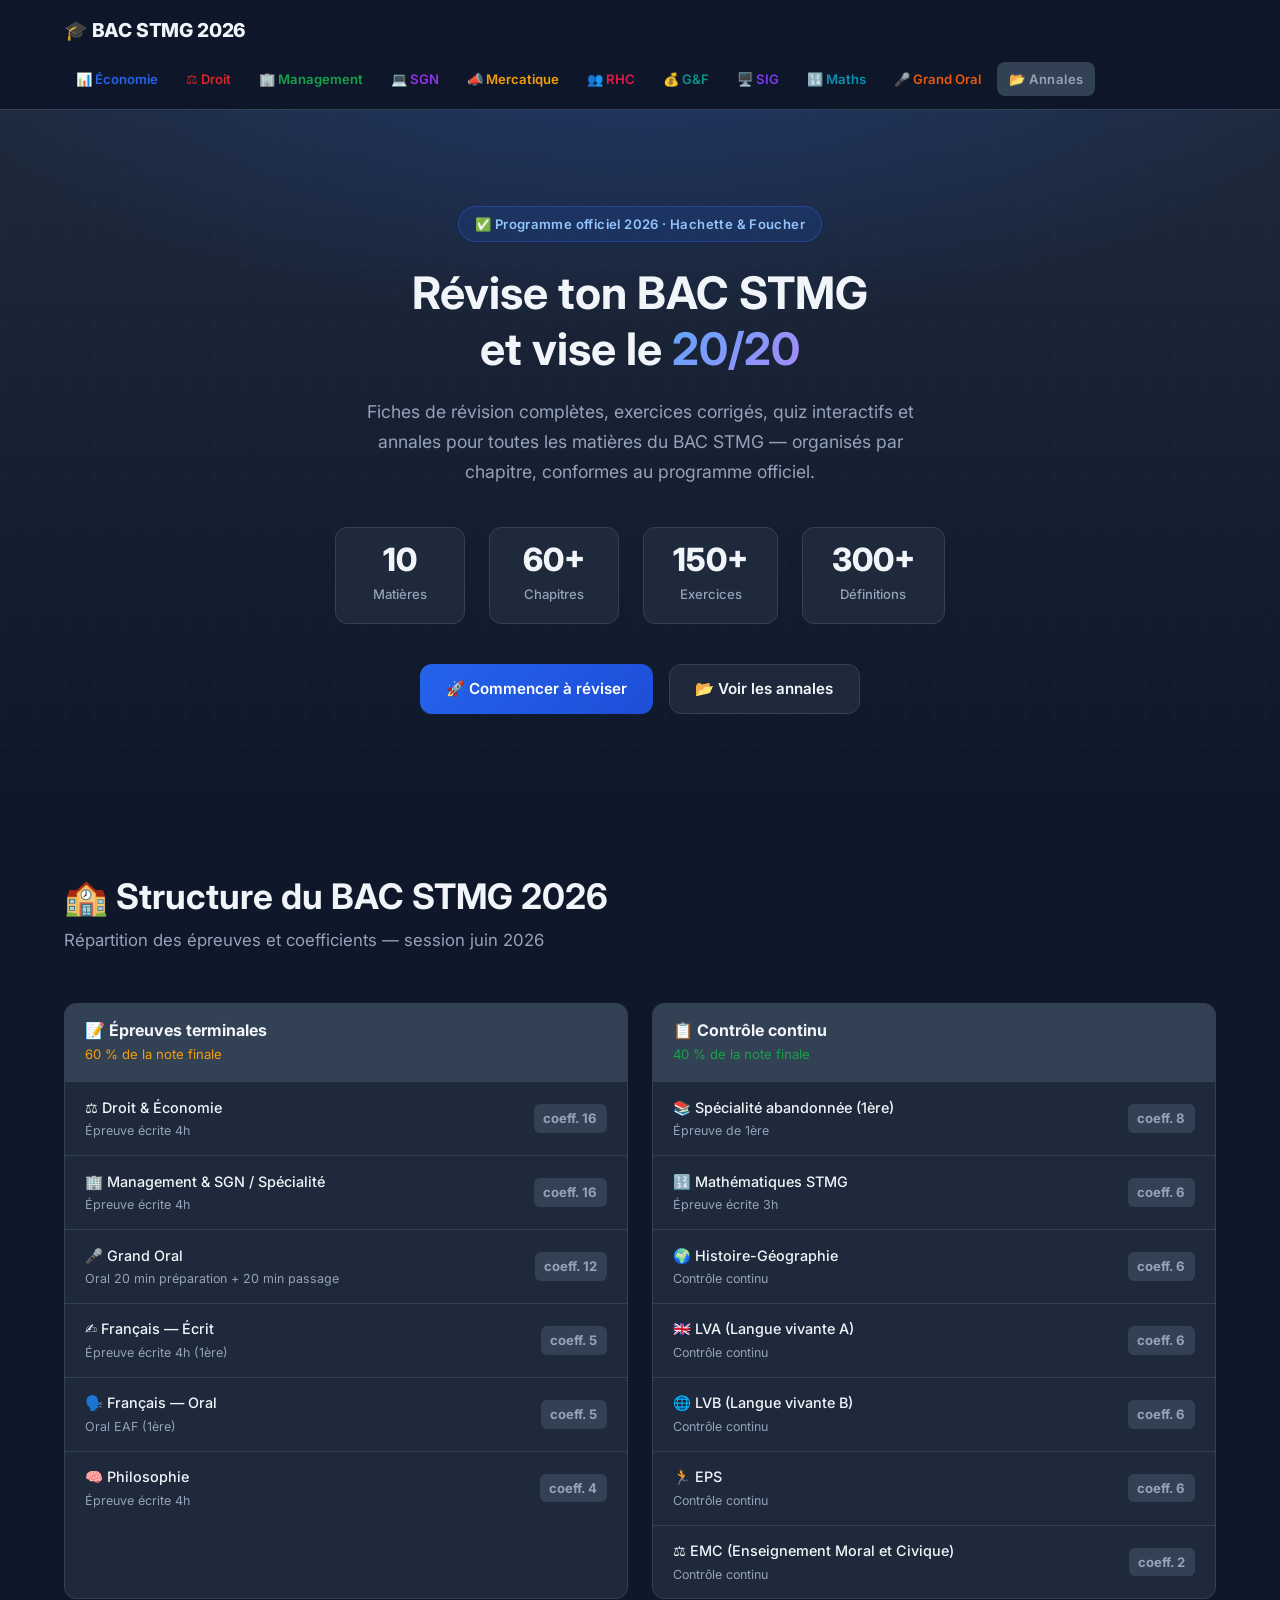
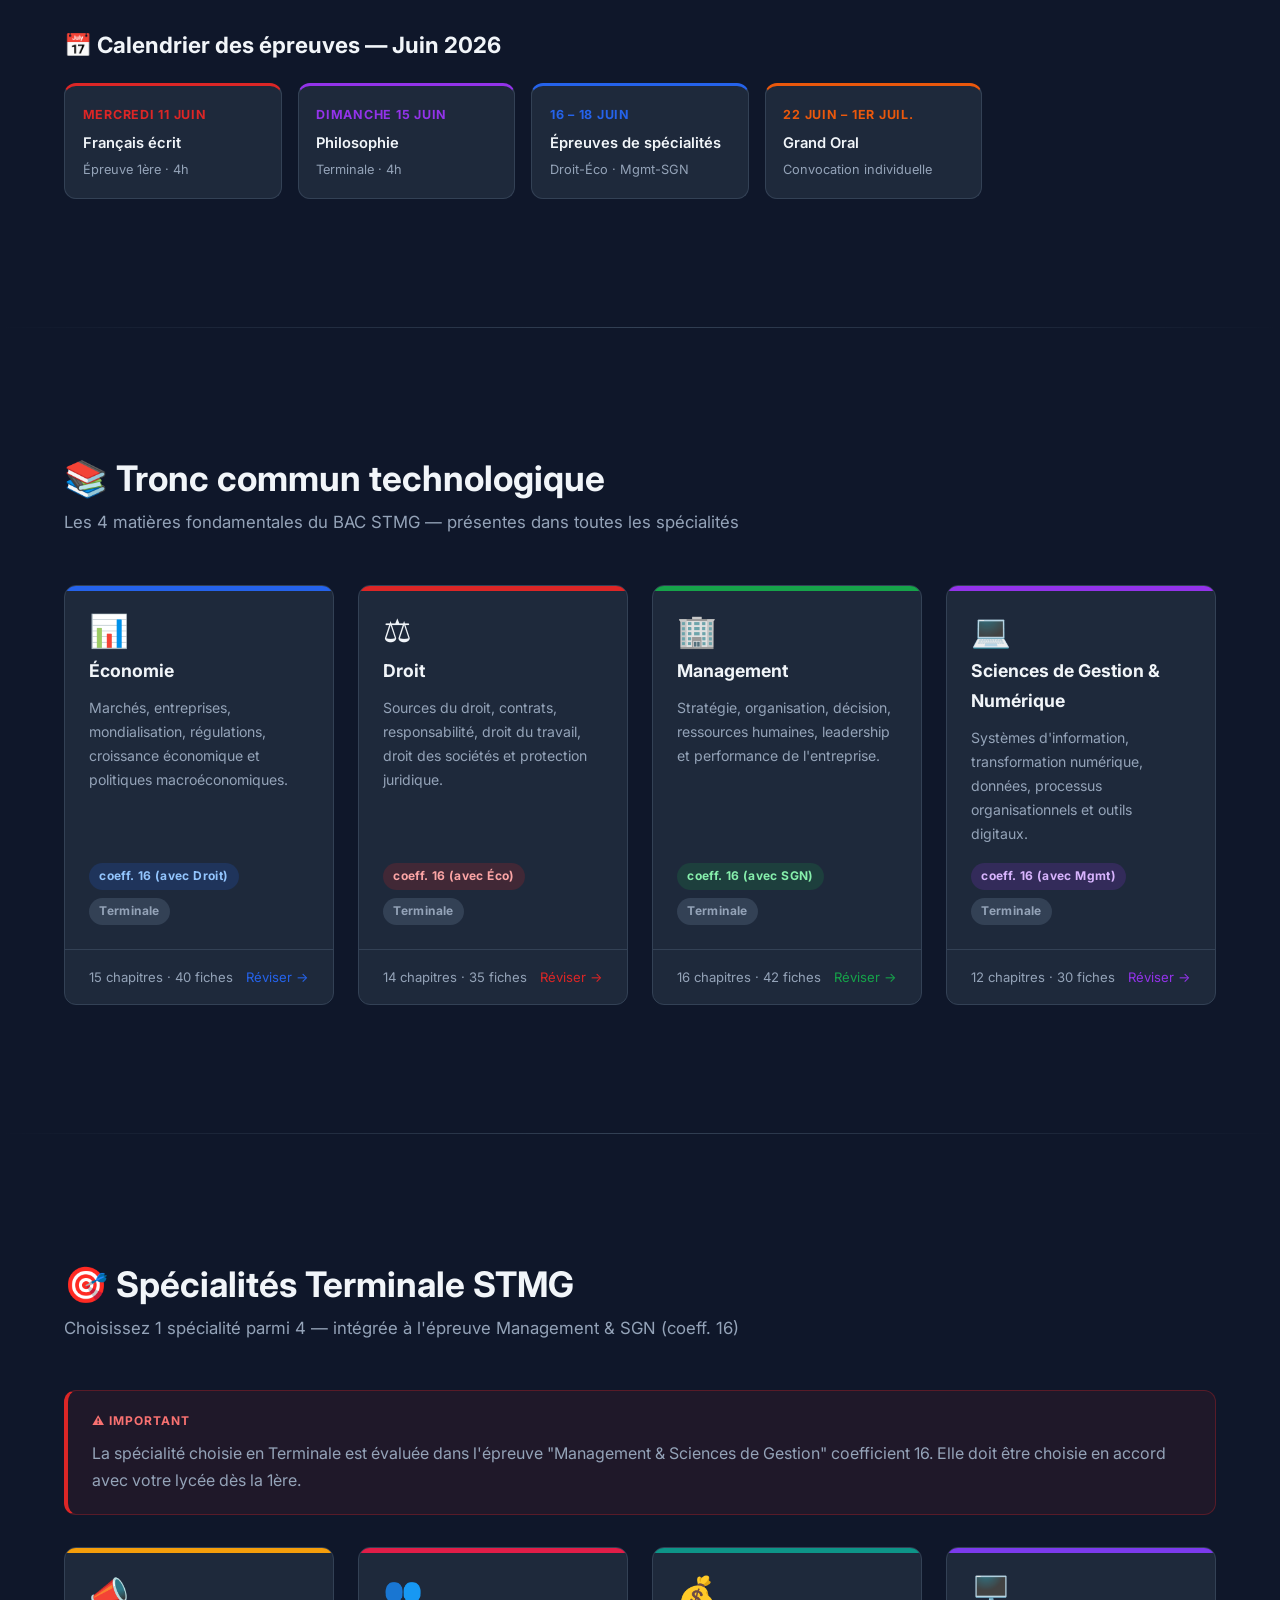
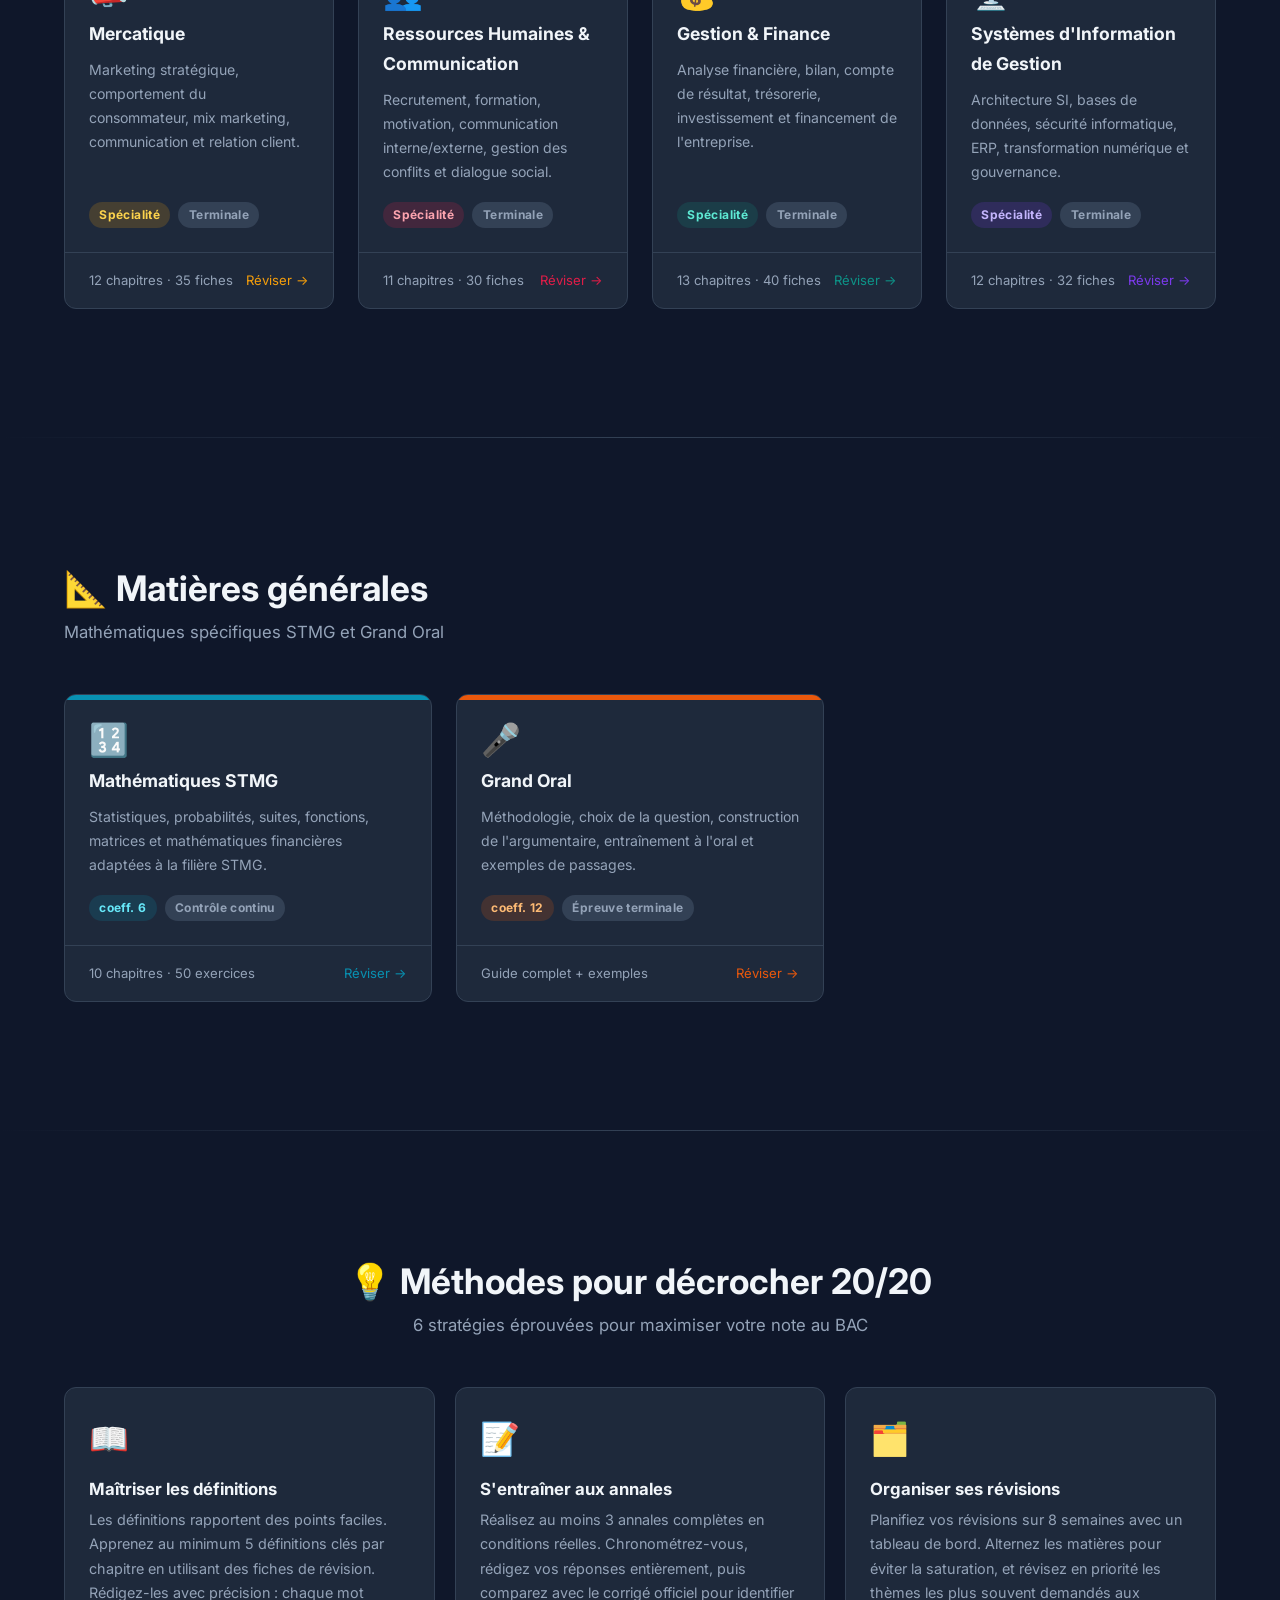
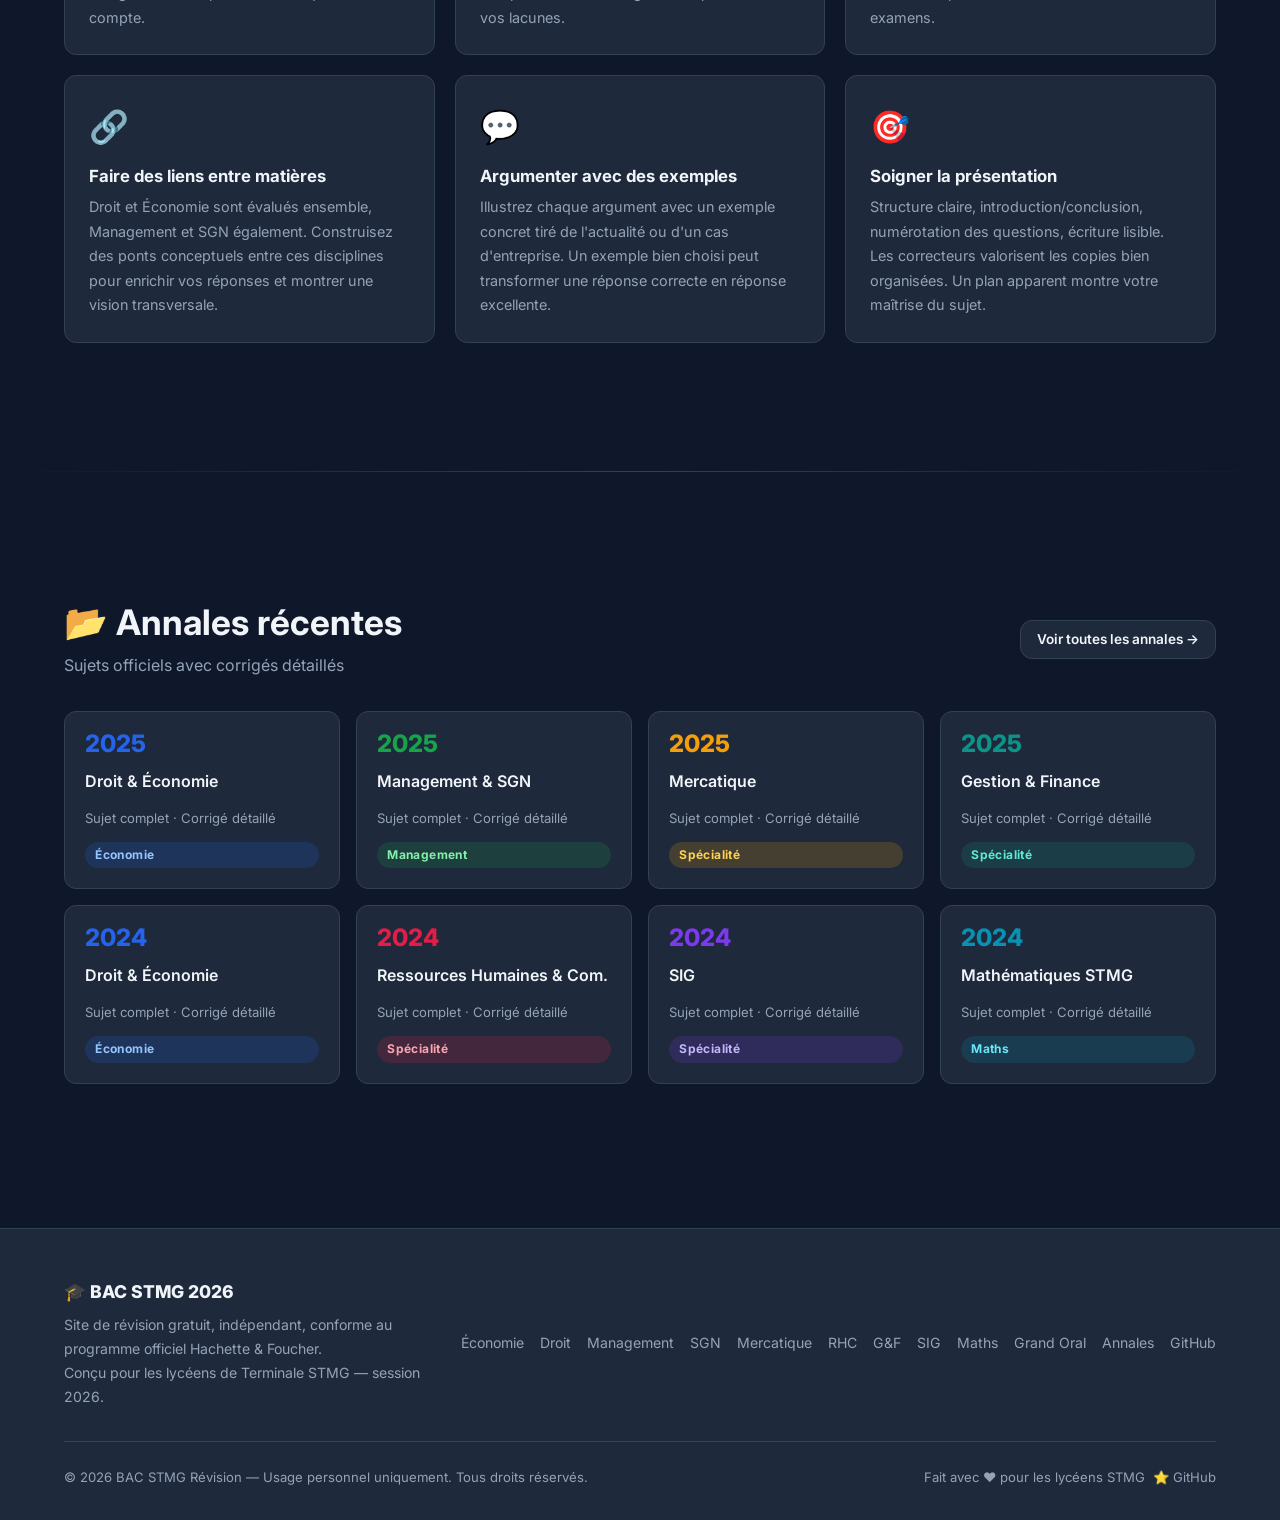
==== commit 301ea5fd: "feat: site de révision BAC STMG 2026 complet - 11 pages HTML (10 matières + annales) avec dark mode " ====
--- a/index.html
+++ b/index.html
@@ -1,108 +1,713 @@
-<!doctype html>
+<!DOCTYPE html>
 <html lang="fr">
 <head>
-  <meta charset="UTF-8" />
-  <meta name="viewport" content="width=device-width, initial-scale=1.0" />
-  <title>STMG Elite 2026 — Plateforme Ultra</title>
-  <link rel="stylesheet" href="styles.css" />
+  <meta charset="UTF-8">
+  <meta name="viewport" content="width=device-width, initial-scale=1.0">
+  <meta name="description" content="Révise ton BAC STMG 2026 avec des fiches complètes, exercices corrigés, quiz interactifs pour toutes les matières : Économie, Droit, Management, SGN, Mercatique, RHC, Gestion & Finance, SIG, Maths.">
+  <title>BAC STMG 2026 — Révision complète | Fiches, Exercices, Quiz</title>
+  <link rel="preconnect" href="https://fonts.googleapis.com">
+  <link rel="preconnect" href="https://fonts.gstatic.com" crossorigin>
+  <link href="https://fonts.googleapis.com/css2?family=Inter:wght@400;500;600;700;800&display=swap" rel="stylesheet">
+  <link rel="stylesheet" href="css/style.css">
 </head>
 <body>
-  <header class="hero">
-    <div class="container">
-      <p class="badge">Bac STMG 2026 • Mercatique + Gestion/Finance • Niveau Elite</p>
-      <h1>STMG Elite 2026</h1>
-      <p>Plateforme ultra-poussée : parcours personnalisé, examens blancs, analytics, annales, quiz adaptatif, fiches et calculs complets.</p>
-      <div class="hero-actions">
-        <a class="btn" href="#plan">Commencer</a>
-        <a class="btn ghost" href="#exam">Mode Examen</a>
-      </div>
-    </div>
-  </header>
-
-  <main class="container">
-    <section class="card">
-      <h2>Vue globale</h2>
-      <div class="kpis">
-        <div class="kpi"><span id="kpiLevel">Niveau 0</span><small>Niveau actuel</small></div>
-        <div class="kpi"><span id="kpiProgress">0%</span><small>Progression globale</small></div>
-        <div class="kpi"><span id="kpiWeak">-</span><small>Matière faible</small></div>
-        <div class="kpi"><span id="kpiStrong">-</span><small>Matière forte</small></div>
-        <div class="kpi"><span id="kpiStreak">0</span><small>Streak (jours)</small></div>
-      </div>
-      <canvas id="progressChart" width="1000" height="220"></canvas>
-    </section>
-
-    <section class="card" id="plan">
-      <h2>Plan adaptatif intelligent</h2>
-      <p>Le plan quotidien se génère automatiquement selon tes scores et tes tâches non faites.</p>
-      <button id="generatePlan" class="btn">Générer mon plan du jour</button>
-      <ul id="adaptivePlan" class="list"></ul>
-    </section>
-
-    <section class="grid2">
-      <section class="card">
-        <h2>Banque d'annales + correction active</h2>
-        <div class="row">
-          <input id="annaleInput" placeholder="Ex: G&F Métropole 2023" />
-          <button id="annaleAdd" class="btn">Ajouter</button>
-        </div>
-        <ul id="annales" class="list"></ul>
-      </section>
-
-      <section class="card">
-        <h2>Flashcards mémorisation</h2>
-        <p id="flashQ" class="flash">Question</p>
-        <p id="flashA" class="muted hidden">Réponse</p>
-        <div class="row">
-          <button id="showAnswer" class="btn">Afficher réponse</button>
-          <button id="know" class="btn">Je sais</button>
-          <button id="dontKnow" class="btn danger">Je ne sais pas</button>
-        </div>
-      </section>
-    </section>
-
-    <section class="card">
-      <h2>Calculateur complet Gestion & Finance</h2>
-      <div class="form-grid">
-        <label>CA<input id="ca" type="number"></label>
-        <label>CV<input id="cv" type="number"></label>
-        <label>CF<input id="cf" type="number"></label>
-        <label>Capitaux propres<input id="cp" type="number"></label>
-        <label>Dettes<input id="dettes" type="number"></label>
-        <label>Actif<input id="actif" type="number"></label>
-      </div>
-      <button id="calcBtn" class="btn">Calculer tous les indicateurs</button>
-      <div id="calcOut" class="result"></div>
-    </section>
-
-    <section class="grid2">
-      <section class="card">
-        <h2>Quiz adaptatif par matière</h2>
-        <div class="row">
-          <select id="quizSubject"></select>
-          <button id="nextQ" class="btn ghost">Changer question</button>
-        </div>
-        <p id="qq"></p>
-        <div id="qa" class="answers"></div>
-        <p id="qf" class="muted"></p>
-      </section>
-
-      <section class="card" id="exam">
-        <h2>Mode Examen Blanc</h2>
-        <p>Timer 2h + score final + bilan erreurs.</p>
-        <div class="row">
-          <button id="startExam" class="btn">Lancer examen blanc</button>
-          <button id="stopExam" class="btn danger">Stop</button>
-        </div>
-        <h3 id="examTimer">02:00:00</h3>
-        <label>Score obtenu /20 <input id="examScore" type="number" min="0" max="20"></label>
-        <label>Erreurs principales <textarea id="examErrors" rows="3" placeholder="Méthode, notion, calcul..."></textarea></label>
-        <button id="saveExam" class="btn">Sauvegarder bilan</button>
-        <ul id="examHistory" class="list"></ul>
-      </section>
-    </section>
-  </main>
-
-  <script src="script.js"></script>
+
+<!-- ══════════════════════════════════════════════════════════
+     NAVBAR
+══════════════════════════════════════════════════════════ -->
+<nav class="navbar">
+  <div class="container">
+    <div class="navbar-inner">
+      <a href="index.html" class="navbar-logo">
+        🎓 BAC STMG 2026
+      </a>
+      <div class="navbar-links">
+        <a href="economie.html"        class="nav-eco">📊 Économie</a>
+        <a href="droit.html"           class="nav-droit">⚖️ Droit</a>
+        <a href="management.html"      class="nav-mgmt">🏢 Management</a>
+        <a href="sciences-gestion.html"class="nav-sg">💻 SGN</a>
+        <a href="mercatique.html"      class="nav-merca">📣 Mercatique</a>
+        <a href="rhc.html"             class="nav-rhc">👥 RHC</a>
+        <a href="gestion-finance.html" class="nav-gf">💰 G&F</a>
+        <a href="sig.html"             class="nav-sig">🖥️ SIG</a>
+        <a href="maths.html"           class="nav-maths">🔢 Maths</a>
+        <a href="grand-oral.html"      class="nav-go">🎤 Grand Oral</a>
+        <a href="annales.html"         class="badge badge-neutral" style="border-radius:8px;">📂 Annales</a>
+      </div>
+    </div>
+  </div>
+</nav>
+
+<!-- ══════════════════════════════════════════════════════════
+     HERO
+══════════════════════════════════════════════════════════ -->
+<section class="hero">
+  <div class="container" style="position:relative;z-index:1;">
+    <div class="hero-badge">
+      ✅ Programme officiel 2026 · Hachette &amp; Foucher
+    </div>
+    <h1>Révise ton BAC STMG<br>et vise le <span>20/20</span></h1>
+    <p class="hero-desc">
+      Fiches de révision complètes, exercices corrigés, quiz interactifs et annales
+      pour toutes les matières du BAC STMG — organisés par chapitre, conformes au programme officiel.
+    </p>
+
+    <div class="hero-stats">
+      <div class="hero-stat">
+        <span class="stat-value">10</span>
+        <span class="stat-label">Matières</span>
+      </div>
+      <div class="hero-stat">
+        <span class="stat-value">60+</span>
+        <span class="stat-label">Chapitres</span>
+      </div>
+      <div class="hero-stat">
+        <span class="stat-value">150+</span>
+        <span class="stat-label">Exercices</span>
+      </div>
+      <div class="hero-stat">
+        <span class="stat-value">300+</span>
+        <span class="stat-label">Définitions</span>
+      </div>
+    </div>
+
+    <div class="hero-cta">
+      <a href="#matieres" class="btn btn-primary">🚀 Commencer à réviser</a>
+      <a href="annales.html" class="btn btn-secondary">📂 Voir les annales</a>
+    </div>
+  </div>
+</section>
+
+<!-- ══════════════════════════════════════════════════════════
+     STRUCTURE DU BAC STMG 2026
+══════════════════════════════════════════════════════════ -->
+<section class="section" id="structure">
+  <div class="container">
+    <h2 class="section-title">🏫 Structure du BAC STMG 2026</h2>
+    <p class="section-subtitle">Répartition des épreuves et coefficients — session juin 2026</p>
+
+    <div class="epreuves-grid">
+      <!-- Épreuves terminales -->
+      <div class="epreuves-col">
+        <div class="epreuves-col-header">
+          <h3>📝 Épreuves terminales</h3>
+          <p class="text-merca">60 % de la note finale</p>
+        </div>
+        <div class="epreuve-item">
+          <div>
+            <div class="epreuve-name">⚖️ Droit &amp; Économie</div>
+            <div style="font-size:.78rem;color:var(--text2);">Épreuve écrite 4h</div>
+          </div>
+          <span class="epreuve-coeff">coeff. 16</span>
+        </div>
+        <div class="epreuve-item">
+          <div>
+            <div class="epreuve-name">🏢 Management &amp; SGN / Spécialité</div>
+            <div style="font-size:.78rem;color:var(--text2);">Épreuve écrite 4h</div>
+          </div>
+          <span class="epreuve-coeff">coeff. 16</span>
+        </div>
+        <div class="epreuve-item">
+          <div>
+            <div class="epreuve-name">🎤 Grand Oral</div>
+            <div style="font-size:.78rem;color:var(--text2);">Oral 20 min préparation + 20 min passage</div>
+          </div>
+          <span class="epreuve-coeff">coeff. 12</span>
+        </div>
+        <div class="epreuve-item">
+          <div>
+            <div class="epreuve-name">✍️ Français — Écrit</div>
+            <div style="font-size:.78rem;color:var(--text2);">Épreuve écrite 4h (1ère)</div>
+          </div>
+          <span class="epreuve-coeff">coeff. 5</span>
+        </div>
+        <div class="epreuve-item">
+          <div>
+            <div class="epreuve-name">🗣️ Français — Oral</div>
+            <div style="font-size:.78rem;color:var(--text2);">Oral EAF (1ère)</div>
+          </div>
+          <span class="epreuve-coeff">coeff. 5</span>
+        </div>
+        <div class="epreuve-item">
+          <div>
+            <div class="epreuve-name">🧠 Philosophie</div>
+            <div style="font-size:.78rem;color:var(--text2);">Épreuve écrite 4h</div>
+          </div>
+          <span class="epreuve-coeff">coeff. 4</span>
+        </div>
+      </div>
+
+      <!-- Contrôle continu -->
+      <div class="epreuves-col">
+        <div class="epreuves-col-header">
+          <h3>📋 Contrôle continu</h3>
+          <p class="text-mgmt">40 % de la note finale</p>
+        </div>
+        <div class="epreuve-item">
+          <div>
+            <div class="epreuve-name">📚 Spécialité abandonnée (1ère)</div>
+            <div style="font-size:.78rem;color:var(--text2);">Épreuve de 1ère</div>
+          </div>
+          <span class="epreuve-coeff">coeff. 8</span>
+        </div>
+        <div class="epreuve-item">
+          <div>
+            <div class="epreuve-name">🔢 Mathématiques STMG</div>
+            <div style="font-size:.78rem;color:var(--text2);">Épreuve écrite 3h</div>
+          </div>
+          <span class="epreuve-coeff">coeff. 6</span>
+        </div>
+        <div class="epreuve-item">
+          <div>
+            <div class="epreuve-name">🌍 Histoire-Géographie</div>
+            <div style="font-size:.78rem;color:var(--text2);">Contrôle continu</div>
+          </div>
+          <span class="epreuve-coeff">coeff. 6</span>
+        </div>
+        <div class="epreuve-item">
+          <div>
+            <div class="epreuve-name">🇬🇧 LVA (Langue vivante A)</div>
+            <div style="font-size:.78rem;color:var(--text2);">Contrôle continu</div>
+          </div>
+          <span class="epreuve-coeff">coeff. 6</span>
+        </div>
+        <div class="epreuve-item">
+          <div>
+            <div class="epreuve-name">🌐 LVB (Langue vivante B)</div>
+            <div style="font-size:.78rem;color:var(--text2);">Contrôle continu</div>
+          </div>
+          <span class="epreuve-coeff">coeff. 6</span>
+        </div>
+        <div class="epreuve-item">
+          <div>
+            <div class="epreuve-name">🏃 EPS</div>
+            <div style="font-size:.78rem;color:var(--text2);">Contrôle continu</div>
+          </div>
+          <span class="epreuve-coeff">coeff. 6</span>
+        </div>
+        <div class="epreuve-item">
+          <div>
+            <div class="epreuve-name">⚖️ EMC (Enseignement Moral et Civique)</div>
+            <div style="font-size:.78rem;color:var(--text2);">Contrôle continu</div>
+          </div>
+          <span class="epreuve-coeff">coeff. 2</span>
+        </div>
+      </div>
+    </div>
+
+    <!-- Calendrier -->
+    <h3 class="mt-4 mb-2" style="color:var(--text);">📅 Calendrier des épreuves — Juin 2026</h3>
+    <div class="calendar-grid">
+      <div class="calendar-item" data-subject="droit">
+        <div class="calendar-date">Mercredi 11 juin</div>
+        <div class="calendar-event">Français écrit</div>
+        <div class="calendar-detail">Épreuve 1ère · 4h</div>
+      </div>
+      <div class="calendar-item" data-subject="gestion">
+        <div class="calendar-date">Dimanche 15 juin</div>
+        <div class="calendar-event">Philosophie</div>
+        <div class="calendar-detail">Terminale · 4h</div>
+      </div>
+      <div class="calendar-item" data-subject="eco">
+        <div class="calendar-date">16 – 18 juin</div>
+        <div class="calendar-event">Épreuves de spécialités</div>
+        <div class="calendar-detail">Droit-Éco · Mgmt-SGN</div>
+      </div>
+      <div class="calendar-item" data-subject="go">
+        <div class="calendar-date">22 juin – 1er juil.</div>
+        <div class="calendar-event">Grand Oral</div>
+        <div class="calendar-detail">Convocation individuelle</div>
+      </div>
+    </div>
+  </div>
+</section>
+
+<div class="divider"></div>
+
+<!-- ══════════════════════════════════════════════════════════
+     TRONC COMMUN TECHNOLOGIQUE
+══════════════════════════════════════════════════════════ -->
+<section class="section" id="matieres">
+  <div class="container">
+    <h2 class="section-title">📚 Tronc commun technologique</h2>
+    <p class="section-subtitle">Les 4 matières fondamentales du BAC STMG — présentes dans toutes les spécialités</p>
+
+    <div class="subjects-grid">
+
+      <!-- Économie -->
+      <a href="economie.html" class="subject-card" data-subject="eco">
+        <div class="subject-card-top"></div>
+        <div class="subject-card-body">
+          <div class="subject-card-icon">📊</div>
+          <div class="subject-card-name">Économie</div>
+          <p class="subject-card-desc">
+            Marchés, entreprises, mondialisation, régulations, croissance économique et politiques macroéconomiques.
+          </p>
+          <div class="subject-card-meta">
+            <span class="badge badge-eco">coeff. 16 (avec Droit)</span>
+            <span class="badge badge-neutral">Terminale</span>
+          </div>
+        </div>
+        <div class="subject-card-footer">
+          <span>15 chapitres · 40 fiches</span>
+          <span style="color:var(--eco);">Réviser →</span>
+        </div>
+      </a>
+
+      <!-- Droit -->
+      <a href="droit.html" class="subject-card" data-subject="droit">
+        <div class="subject-card-top"></div>
+        <div class="subject-card-body">
+          <div class="subject-card-icon">⚖️</div>
+          <div class="subject-card-name">Droit</div>
+          <p class="subject-card-desc">
+            Sources du droit, contrats, responsabilité, droit du travail, droit des sociétés et protection juridique.
+          </p>
+          <div class="subject-card-meta">
+            <span class="badge badge-droit">coeff. 16 (avec Éco)</span>
+            <span class="badge badge-neutral">Terminale</span>
+          </div>
+        </div>
+        <div class="subject-card-footer">
+          <span>14 chapitres · 35 fiches</span>
+          <span style="color:var(--droit);">Réviser →</span>
+        </div>
+      </a>
+
+      <!-- Management -->
+      <a href="management.html" class="subject-card" data-subject="mgmt">
+        <div class="subject-card-top"></div>
+        <div class="subject-card-body">
+          <div class="subject-card-icon">🏢</div>
+          <div class="subject-card-name">Management</div>
+          <p class="subject-card-desc">
+            Stratégie, organisation, décision, ressources humaines, leadership et performance de l'entreprise.
+          </p>
+          <div class="subject-card-meta">
+            <span class="badge badge-mgmt">coeff. 16 (avec SGN)</span>
+            <span class="badge badge-neutral">Terminale</span>
+          </div>
+        </div>
+        <div class="subject-card-footer">
+          <span>16 chapitres · 42 fiches</span>
+          <span style="color:var(--mgmt);">Réviser →</span>
+        </div>
+      </a>
+
+      <!-- Sciences de Gestion & Numérique -->
+      <a href="sciences-gestion.html" class="subject-card" data-subject="gestion">
+        <div class="subject-card-top"></div>
+        <div class="subject-card-body">
+          <div class="subject-card-icon">💻</div>
+          <div class="subject-card-name">Sciences de Gestion &amp; Numérique</div>
+          <p class="subject-card-desc">
+            Systèmes d'information, transformation numérique, données, processus organisationnels et outils digitaux.
+          </p>
+          <div class="subject-card-meta">
+            <span class="badge badge-gestion">coeff. 16 (avec Mgmt)</span>
+            <span class="badge badge-neutral">Terminale</span>
+          </div>
+        </div>
+        <div class="subject-card-footer">
+          <span>12 chapitres · 30 fiches</span>
+          <span style="color:var(--gestion);">Réviser →</span>
+        </div>
+      </a>
+
+    </div>
+  </div>
+</section>
+
+<div class="divider"></div>
+
+<!-- ══════════════════════════════════════════════════════════
+     SPÉCIALITÉS TERMINALE
+══════════════════════════════════════════════════════════ -->
+<section class="section" id="specialites">
+  <div class="container">
+    <h2 class="section-title">🎯 Spécialités Terminale STMG</h2>
+    <p class="section-subtitle">Choisissez 1 spécialité parmi 4 — intégrée à l'épreuve Management &amp; SGN (coeff. 16)</p>
+
+    <div class="notice-box" style="margin-bottom:2rem;">
+      <div class="notice-title">⚠️ Important</div>
+      <p>La spécialité choisie en Terminale est évaluée dans l'épreuve "Management &amp; Sciences de Gestion" coefficient 16. Elle doit être choisie en accord avec votre lycée dès la 1ère.</p>
+    </div>
+
+    <div class="subjects-grid">
+
+      <!-- Mercatique -->
+      <a href="mercatique.html" class="subject-card" data-subject="merca">
+        <div class="subject-card-top"></div>
+        <div class="subject-card-body">
+          <div class="subject-card-icon">📣</div>
+          <div class="subject-card-name">Mercatique</div>
+          <p class="subject-card-desc">
+            Marketing stratégique, comportement du consommateur, mix marketing, communication et relation client.
+          </p>
+          <div class="subject-card-meta">
+            <span class="badge badge-merca">Spécialité</span>
+            <span class="badge badge-neutral">Terminale</span>
+          </div>
+        </div>
+        <div class="subject-card-footer">
+          <span>12 chapitres · 35 fiches</span>
+          <span style="color:var(--merca);">Réviser →</span>
+        </div>
+      </a>
+
+      <!-- RHC -->
+      <a href="rhc.html" class="subject-card" data-subject="rhc">
+        <div class="subject-card-top"></div>
+        <div class="subject-card-body">
+          <div class="subject-card-icon">👥</div>
+          <div class="subject-card-name">Ressources Humaines &amp; Communication</div>
+          <p class="subject-card-desc">
+            Recrutement, formation, motivation, communication interne/externe, gestion des conflits et dialogue social.
+          </p>
+          <div class="subject-card-meta">
+            <span class="badge badge-rhc">Spécialité</span>
+            <span class="badge badge-neutral">Terminale</span>
+          </div>
+        </div>
+        <div class="subject-card-footer">
+          <span>11 chapitres · 30 fiches</span>
+          <span style="color:var(--rhc);">Réviser →</span>
+        </div>
+      </a>
+
+      <!-- Gestion & Finance -->
+      <a href="gestion-finance.html" class="subject-card" data-subject="gf">
+        <div class="subject-card-top"></div>
+        <div class="subject-card-body">
+          <div class="subject-card-icon">💰</div>
+          <div class="subject-card-name">Gestion &amp; Finance</div>
+          <p class="subject-card-desc">
+            Analyse financière, bilan, compte de résultat, trésorerie, investissement et financement de l'entreprise.
+          </p>
+          <div class="subject-card-meta">
+            <span class="badge badge-gf">Spécialité</span>
+            <span class="badge badge-neutral">Terminale</span>
+          </div>
+        </div>
+        <div class="subject-card-footer">
+          <span>13 chapitres · 40 fiches</span>
+          <span style="color:var(--gf);">Réviser →</span>
+        </div>
+      </a>
+
+      <!-- SIG -->
+      <a href="sig.html" class="subject-card" data-subject="sig">
+        <div class="subject-card-top"></div>
+        <div class="subject-card-body">
+          <div class="subject-card-icon">🖥️</div>
+          <div class="subject-card-name">Systèmes d'Information de Gestion</div>
+          <p class="subject-card-desc">
+            Architecture SI, bases de données, sécurité informatique, ERP, transformation numérique et gouvernance.
+          </p>
+          <div class="subject-card-meta">
+            <span class="badge badge-sig">Spécialité</span>
+            <span class="badge badge-neutral">Terminale</span>
+          </div>
+        </div>
+        <div class="subject-card-footer">
+          <span>12 chapitres · 32 fiches</span>
+          <span style="color:var(--sig);">Réviser →</span>
+        </div>
+      </a>
+
+    </div>
+  </div>
+</section>
+
+<div class="divider"></div>
+
+<!-- ══════════════════════════════════════════════════════════
+     MATIÈRES GÉNÉRALES
+══════════════════════════════════════════════════════════ -->
+<section class="section" id="generales">
+  <div class="container">
+    <h2 class="section-title">📐 Matières générales</h2>
+    <p class="section-subtitle">Mathématiques spécifiques STMG et Grand Oral</p>
+
+    <div style="display:grid;grid-template-columns:repeat(auto-fill,minmax(320px,1fr));gap:1.5rem;">
+
+      <!-- Maths -->
+      <a href="maths.html" class="subject-card" data-subject="maths">
+        <div class="subject-card-top"></div>
+        <div class="subject-card-body">
+          <div class="subject-card-icon">🔢</div>
+          <div class="subject-card-name">Mathématiques STMG</div>
+          <p class="subject-card-desc">
+            Statistiques, probabilités, suites, fonctions, matrices et mathématiques financières adaptées à la filière STMG.
+          </p>
+          <div class="subject-card-meta">
+            <span class="badge badge-maths">coeff. 6</span>
+            <span class="badge badge-neutral">Contrôle continu</span>
+          </div>
+        </div>
+        <div class="subject-card-footer">
+          <span>10 chapitres · 50 exercices</span>
+          <span style="color:var(--maths);">Réviser →</span>
+        </div>
+      </a>
+
+      <!-- Grand Oral -->
+      <a href="grand-oral.html" class="subject-card" data-subject="go">
+        <div class="subject-card-top"></div>
+        <div class="subject-card-body">
+          <div class="subject-card-icon">🎤</div>
+          <div class="subject-card-name">Grand Oral</div>
+          <p class="subject-card-desc">
+            Méthodologie, choix de la question, construction de l'argumentaire, entraînement à l'oral et exemples de passages.
+          </p>
+          <div class="subject-card-meta">
+            <span class="badge badge-go">coeff. 12</span>
+            <span class="badge badge-neutral">Épreuve terminale</span>
+          </div>
+        </div>
+        <div class="subject-card-footer">
+          <span>Guide complet + exemples</span>
+          <span style="color:var(--go);">Réviser →</span>
+        </div>
+      </a>
+
+    </div>
+  </div>
+</section>
+
+<div class="divider"></div>
+
+<!-- ══════════════════════════════════════════════════════════
+     MÉTHODES POUR AVOIR 20/20
+══════════════════════════════════════════════════════════ -->
+<section class="section" id="methodes">
+  <div class="container">
+    <h2 class="section-title text-center">💡 Méthodes pour décrocher 20/20</h2>
+    <p class="section-subtitle text-center">6 stratégies éprouvées pour maximiser votre note au BAC</p>
+
+    <div class="tips-grid">
+
+      <div class="tip-card">
+        <div class="tip-icon">📖</div>
+        <h4>Maîtriser les définitions</h4>
+        <p>Les définitions rapportent des points faciles. Apprenez au minimum 5 définitions clés par chapitre en utilisant des fiches de révision. Rédigez-les avec précision : chaque mot compte.</p>
+      </div>
+
+      <div class="tip-card">
+        <div class="tip-icon">📝</div>
+        <h4>S'entraîner aux annales</h4>
+        <p>Réalisez au moins 3 annales complètes en conditions réelles. Chronométrez-vous, rédigez vos réponses entièrement, puis comparez avec le corrigé officiel pour identifier vos lacunes.</p>
+      </div>
+
+      <div class="tip-card">
+        <div class="tip-icon">🗂️</div>
+        <h4>Organiser ses révisions</h4>
+        <p>Planifiez vos révisions sur 8 semaines avec un tableau de bord. Alternez les matières pour éviter la saturation, et révisez en priorité les thèmes les plus souvent demandés aux examens.</p>
+      </div>
+
+      <div class="tip-card">
+        <div class="tip-icon">🔗</div>
+        <h4>Faire des liens entre matières</h4>
+        <p>Droit et Économie sont évalués ensemble, Management et SGN également. Construisez des ponts conceptuels entre ces disciplines pour enrichir vos réponses et montrer une vision transversale.</p>
+      </div>
+
+      <div class="tip-card">
+        <div class="tip-icon">💬</div>
+        <h4>Argumenter avec des exemples</h4>
+        <p>Illustrez chaque argument avec un exemple concret tiré de l'actualité ou d'un cas d'entreprise. Un exemple bien choisi peut transformer une réponse correcte en réponse excellente.</p>
+      </div>
+
+      <div class="tip-card">
+        <div class="tip-icon">🎯</div>
+        <h4>Soigner la présentation</h4>
+        <p>Structure claire, introduction/conclusion, numérotation des questions, écriture lisible. Les correcteurs valorisent les copies bien organisées. Un plan apparent montre votre maîtrise du sujet.</p>
+      </div>
+
+    </div>
+  </div>
+</section>
+
+<div class="divider"></div>
+
+<!-- ══════════════════════════════════════════════════════════
+     ANNALES RÉCENTES
+══════════════════════════════════════════════════════════ -->
+<section class="section" id="annales">
+  <div class="container">
+    <div style="display:flex;align-items:center;justify-content:space-between;flex-wrap:wrap;gap:1rem;margin-bottom:2rem;">
+      <div>
+        <h2 class="section-title">📂 Annales récentes</h2>
+        <p style="color:var(--text2);">Sujets officiels avec corrigés détaillés</p>
+      </div>
+      <a href="annales.html" class="btn btn-secondary btn-sm">Voir toutes les annales →</a>
+    </div>
+
+    <div class="annales-grid">
+
+      <a href="annales.html#eco-2025" class="annale-card" data-subject="eco">
+        <div class="annale-year text-eco">2025</div>
+        <div class="annale-subject">Droit &amp; Économie</div>
+        <p class="annale-meta">Sujet complet · Corrigé détaillé</p>
+        <span class="badge badge-eco">Économie</span>
+      </a>
+
+      <a href="annales.html#mgmt-2025" class="annale-card" data-subject="mgmt">
+        <div class="annale-year text-mgmt">2025</div>
+        <div class="annale-subject">Management &amp; SGN</div>
+        <p class="annale-meta">Sujet complet · Corrigé détaillé</p>
+        <span class="badge badge-mgmt">Management</span>
+      </a>
+
+      <a href="annales.html#merca-2025" class="annale-card" data-subject="merca">
+        <div class="annale-year text-merca">2025</div>
+        <div class="annale-subject">Mercatique</div>
+        <p class="annale-meta">Sujet complet · Corrigé détaillé</p>
+        <span class="badge badge-merca">Spécialité</span>
+      </a>
+
+      <a href="annales.html#gf-2025" class="annale-card" data-subject="gf">
+        <div class="annale-year text-gf">2025</div>
+        <div class="annale-subject">Gestion &amp; Finance</div>
+        <p class="annale-meta">Sujet complet · Corrigé détaillé</p>
+        <span class="badge badge-gf">Spécialité</span>
+      </a>
+
+      <a href="annales.html#eco-2024" class="annale-card" data-subject="eco">
+        <div class="annale-year text-eco">2024</div>
+        <div class="annale-subject">Droit &amp; Économie</div>
+        <p class="annale-meta">Sujet complet · Corrigé détaillé</p>
+        <span class="badge badge-eco">Économie</span>
+      </a>
+
+      <a href="annales.html#rhc-2024" class="annale-card" data-subject="rhc">
+        <div class="annale-year text-rhc">2024</div>
+        <div class="annale-subject">Ressources Humaines &amp; Com.</div>
+        <p class="annale-meta">Sujet complet · Corrigé détaillé</p>
+        <span class="badge badge-rhc">Spécialité</span>
+      </a>
+
+      <a href="annales.html#sig-2024" class="annale-card" data-subject="sig">
+        <div class="annale-year text-sig">2024</div>
+        <div class="annale-subject">SIG</div>
+        <p class="annale-meta">Sujet complet · Corrigé détaillé</p>
+        <span class="badge badge-sig">Spécialité</span>
+      </a>
+
+      <a href="annales.html#maths-2024" class="annale-card" data-subject="maths">
+        <div class="annale-year text-maths">2024</div>
+        <div class="annale-subject">Mathématiques STMG</div>
+        <p class="annale-meta">Sujet complet · Corrigé détaillé</p>
+        <span class="badge badge-maths">Maths</span>
+      </a>
+
+    </div>
+  </div>
+</section>
+
+<!-- ══════════════════════════════════════════════════════════
+     FOOTER
+══════════════════════════════════════════════════════════ -->
+<footer>
+  <div class="container">
+    <div class="footer-inner">
+      <div>
+        <div class="footer-brand">🎓 BAC STMG 2026</div>
+        <p class="footer-desc">
+          Site de révision gratuit, indépendant, conforme au programme officiel Hachette &amp; Foucher.<br>
+          Conçu pour les lycéens de Terminale STMG — session 2026.
+        </p>
+      </div>
+      <div class="footer-links">
+        <a href="economie.html">Économie</a>
+        <a href="droit.html">Droit</a>
+        <a href="management.html">Management</a>
+        <a href="sciences-gestion.html">SGN</a>
+        <a href="mercatique.html">Mercatique</a>
+        <a href="rhc.html">RHC</a>
+        <a href="gestion-finance.html">G&amp;F</a>
+        <a href="sig.html">SIG</a>
+        <a href="maths.html">Maths</a>
+        <a href="grand-oral.html">Grand Oral</a>
+        <a href="annales.html">Annales</a>
+        <a href="https://github.com" target="_blank" rel="noopener">GitHub</a>
+      </div>
+    </div>
+
+    <div class="footer-bottom">
+      <span>© 2026 BAC STMG Révision — Usage personnel uniquement. Tous droits réservés.</span>
+      <span style="display:flex;align-items:center;gap:.5rem;">
+        Fait avec ❤️ pour les lycéens STMG
+        <a href="https://github.com" target="_blank" rel="noopener" style="color:var(--text2);">
+          ⭐ GitHub
+        </a>
+      </span>
+    </div>
+  </div>
+</footer>
+
+<!-- ══════════════════════════════════════════════════════════
+     JAVASCRIPT
+══════════════════════════════════════════════════════════ -->
+<script>
+  /* ── Correction toggle ─────────────────────────────────── */
+  document.querySelectorAll('.correction-toggle').forEach(btn => {
+    btn.addEventListener('click', () => {
+      const content = btn.closest('.exercise').querySelector('.correction-content');
+      if (!content) return;
+      content.classList.toggle('open');
+      btn.textContent = content.classList.contains('open')
+        ? '🙈 Masquer la correction'
+        : '💡 Voir la correction';
+    });
+  });
+
+  /* ── Quiz interactif ───────────────────────────────────── */
+  document.querySelectorAll('.quiz-option').forEach(opt => {
+    opt.addEventListener('click', () => {
+      const question = opt.closest('.quiz-question');
+      if (!question || question.dataset.answered) return;
+      question.dataset.answered = 'true';
+
+      question.querySelectorAll('.quiz-option').forEach(o => {
+        o.style.cursor = 'default';
+        o.style.pointerEvents = 'none';
+        if (o.dataset.correct === 'true') {
+          o.classList.add('correct');
+        }
+      });
+
+      if (opt.dataset.correct !== 'true') {
+        opt.classList.add('wrong');
+      }
+    });
+  });
+
+  /* ── Smooth scroll pour ancres internes ────────────────── */
+  document.querySelectorAll('a[href^="#"]').forEach(a => {
+    a.addEventListener('click', e => {
+      const target = document.querySelector(a.getAttribute('href'));
+      if (!target) return;
+      e.preventDefault();
+      target.scrollIntoView({ behavior: 'smooth', block: 'start' });
+    });
+  });
+
+  /* ── Active nav link (section visible) ─────────────────── */
+  const sections = document.querySelectorAll('section[id]');
+  const navLinks = document.querySelectorAll('.navbar-links a');
+
+  const observer = new IntersectionObserver(entries => {
+    entries.forEach(entry => {
+      if (entry.isIntersecting) {
+        navLinks.forEach(l => l.classList.remove('active'));
+        const active = document.querySelector(`.navbar-links a[href="#${entry.target.id}"]`);
+        if (active) active.classList.add('active');
+      }
+    });
+  }, { threshold: 0.3 });
+
+  sections.forEach(s => observer.observe(s));
+</script>
+
 </body>
 </html>
--- a/css/style.css
+++ b/css/style.css
@@ -0,0 +1,1206 @@
+/* ============================================================
+   BAC STMG 2026 — Feuille de style principale
+   Dark mode · Design moderne · Variables CSS
+   ============================================================ */
+
+/* ── Variables globales ─────────────────────────────────── */
+:root {
+  /* Couleurs par matière */
+  --eco:    #2563eb;
+  --droit:  #dc2626;
+  --mgmt:   #16a34a;
+  --gestion:#9333ea;
+  --maths:  #0891b2;
+  --merca:  #f59e0b;
+  --rhc:    #e11d48;
+  --gf:     #0d9488;
+  --sig:    #7c3aed;
+  --go:     #ea580c;
+
+  /* Palette de fond / texte */
+  --bg:     #0f172a;
+  --bg2:    #1e293b;
+  --bg3:    #334155;
+  --text:   #f1f5f9;
+  --text2:  #94a3b8;
+  --border: #334155;
+
+  /* Accents */
+  --amber:  #f59e0b;
+  --green:  #16a34a;
+  --red:    #dc2626;
+  --green-light: #bbf7d0;
+  --red-light:   #fee2e2;
+  --amber-light: #fef3c7;
+
+  /* Forme */
+  --radius: 12px;
+  --shadow: 0 4px 24px rgba(0,0,0,.45);
+  --transition: .22s cubic-bezier(.4,0,.2,1);
+}
+
+/* ── Reset & base ────────────────────────────────────────── */
+*, *::before, *::after { box-sizing: border-box; margin: 0; padding: 0; }
+
+html { scroll-behavior: smooth; font-size: 16px; }
+
+body {
+  background: var(--bg);
+  color: var(--text);
+  font-family: 'Inter', 'Segoe UI', system-ui, -apple-system, sans-serif;
+  line-height: 1.7;
+  min-height: 100vh;
+}
+
+a { color: inherit; text-decoration: none; }
+img { max-width: 100%; display: block; }
+ul, ol { list-style: none; }
+
+h1, h2, h3, h4, h5 { line-height: 1.25; font-weight: 700; }
+h1 { font-size: clamp(1.8rem, 4vw, 2.8rem); }
+h2 { font-size: clamp(1.4rem, 3vw, 2rem); }
+h3 { font-size: clamp(1.1rem, 2vw, 1.4rem); }
+h4 { font-size: 1.05rem; }
+
+p { color: var(--text2); }
+strong { color: var(--text); font-weight: 600; }
+
+/* ── Layout utilitaires ─────────────────────────────────── */
+.container {
+  max-width: 1200px;
+  margin: 0 auto;
+  padding: 0 1.5rem;
+}
+
+.section {
+  padding: 5rem 0;
+}
+
+.section-title {
+  font-size: clamp(1.5rem, 3vw, 2.2rem);
+  color: var(--text);
+  margin-bottom: .5rem;
+}
+
+.section-subtitle {
+  color: var(--text2);
+  font-size: 1.05rem;
+  margin-bottom: 3rem;
+}
+
+.text-center { text-align: center; }
+
+.divider {
+  height: 1px;
+  background: linear-gradient(90deg, transparent, var(--border), transparent);
+  margin: 3rem 0;
+}
+
+/* ── Navbar ──────────────────────────────────────────────── */
+.navbar {
+  position: sticky;
+  top: 0;
+  z-index: 100;
+  background: rgba(15,23,42,.92);
+  backdrop-filter: blur(16px);
+  -webkit-backdrop-filter: blur(16px);
+  border-bottom: 1px solid var(--border);
+  padding: .85rem 0;
+}
+
+.navbar-inner {
+  display: flex;
+  align-items: center;
+  justify-content: space-between;
+  gap: 1rem;
+  flex-wrap: wrap;
+}
+
+.navbar-logo {
+  font-size: 1.2rem;
+  font-weight: 800;
+  color: var(--text);
+  display: flex;
+  align-items: center;
+  gap: .45rem;
+  white-space: nowrap;
+  letter-spacing: -.01em;
+}
+
+.navbar-links {
+  display: flex;
+  flex-wrap: wrap;
+  gap: .25rem;
+}
+
+.navbar-links a {
+  padding: .35rem .75rem;
+  border-radius: 8px;
+  font-size: .82rem;
+  font-weight: 600;
+  transition: background var(--transition), color var(--transition);
+  color: var(--text2);
+}
+
+.navbar-links a:hover { color: var(--text); background: var(--bg3); }
+
+.nav-eco    { color: var(--eco)    !important; }
+.nav-droit  { color: var(--droit)  !important; }
+.nav-mgmt   { color: var(--mgmt)   !important; }
+.nav-sg     { color: var(--gestion)!important; }
+.nav-maths  { color: var(--maths)  !important; }
+.nav-merca  { color: var(--merca)  !important; }
+.nav-rhc    { color: var(--rhc)    !important; }
+.nav-gf     { color: var(--gf)     !important; }
+.nav-sig    { color: var(--sig)    !important; }
+.nav-go     { color: var(--go)     !important; }
+
+/* ── Hero ────────────────────────────────────────────────── */
+.hero {
+  padding: 6rem 0 5rem;
+  background: radial-gradient(ellipse 80% 60% at 50% -10%, rgba(37,99,235,.25) 0%, transparent 70%),
+              linear-gradient(180deg, var(--bg2) 0%, var(--bg) 100%);
+  text-align: center;
+  position: relative;
+  overflow: hidden;
+}
+
+.hero::before {
+  content: '';
+  position: absolute;
+  inset: 0;
+  background-image: url("data:image/svg+xml,%3Csvg width='60' height='60' viewBox='0 0 60 60' xmlns='http://www.w3.org/2000/svg'%3E%3Cg fill='%23334155' fill-opacity='0.15'%3E%3Cpath d='M36 34v-4h-2v4h-4v2h4v4h2v-4h4v-2h-4zm0-30V0h-2v4h-4v2h4v4h2V6h4V4h-4zM6 34v-4H4v4H0v2h4v4h2v-4h4v-2H6zM6 4V0H4v4H0v2h4v4h2V6h4V4H6z'/%3E%3C/g%3E%3C/svg%3E");
+  opacity: .4;
+  pointer-events: none;
+}
+
+.hero-badge {
+  display: inline-flex;
+  align-items: center;
+  gap: .5rem;
+  background: rgba(37,99,235,.15);
+  border: 1px solid rgba(37,99,235,.35);
+  color: #93c5fd;
+  font-size: .82rem;
+  font-weight: 600;
+  padding: .35rem 1rem;
+  border-radius: 999px;
+  margin-bottom: 1.5rem;
+  letter-spacing: .03em;
+}
+
+.hero h1 {
+  color: var(--text);
+  margin-bottom: 1.2rem;
+  max-width: 750px;
+  margin-left: auto;
+  margin-right: auto;
+}
+
+.hero h1 span {
+  background: linear-gradient(135deg, #60a5fa, #a78bfa);
+  -webkit-background-clip: text;
+  -webkit-text-fill-color: transparent;
+  background-clip: text;
+}
+
+.hero-desc {
+  font-size: 1.1rem;
+  color: var(--text2);
+  max-width: 580px;
+  margin: 0 auto 2.5rem;
+}
+
+.hero-stats {
+  display: flex;
+  justify-content: center;
+  flex-wrap: wrap;
+  gap: 1.5rem;
+  margin-bottom: 2.5rem;
+}
+
+.hero-stat {
+  background: var(--bg2);
+  border: 1px solid var(--border);
+  border-radius: var(--radius);
+  padding: 1rem 1.8rem;
+  min-width: 130px;
+  text-align: center;
+}
+
+.hero-stat .stat-value {
+  font-size: 2rem;
+  font-weight: 800;
+  color: var(--text);
+  display: block;
+  line-height: 1;
+  margin-bottom: .25rem;
+}
+
+.hero-stat .stat-label {
+  font-size: .82rem;
+  color: var(--text2);
+  font-weight: 500;
+}
+
+.hero-cta {
+  display: flex;
+  gap: 1rem;
+  justify-content: center;
+  flex-wrap: wrap;
+}
+
+/* ── Boutons ─────────────────────────────────────────────── */
+.btn {
+  display: inline-flex;
+  align-items: center;
+  gap: .5rem;
+  padding: .7rem 1.6rem;
+  border-radius: var(--radius);
+  font-size: .95rem;
+  font-weight: 600;
+  cursor: pointer;
+  border: none;
+  transition: transform var(--transition), box-shadow var(--transition), opacity var(--transition);
+  text-decoration: none;
+}
+
+.btn:hover { transform: translateY(-2px); box-shadow: var(--shadow); }
+
+.btn-primary {
+  background: linear-gradient(135deg, var(--eco), #1d4ed8);
+  color: #fff;
+}
+
+.btn-secondary {
+  background: var(--bg2);
+  color: var(--text);
+  border: 1px solid var(--border);
+}
+
+.btn-sm { padding: .45rem 1rem; font-size: .85rem; }
+
+/* ── Cards matières (grille principale) ─────────────────── */
+.subjects-grid {
+  display: grid;
+  grid-template-columns: repeat(auto-fill, minmax(260px, 1fr));
+  gap: 1.5rem;
+}
+
+.subject-card {
+  background: var(--bg2);
+  border: 1px solid var(--border);
+  border-radius: var(--radius);
+  overflow: hidden;
+  display: flex;
+  flex-direction: column;
+  transition: transform var(--transition), box-shadow var(--transition), border-color var(--transition);
+  cursor: pointer;
+  text-decoration: none;
+  color: inherit;
+}
+
+.subject-card:hover {
+  transform: translateY(-6px);
+  box-shadow: var(--shadow);
+  border-color: var(--card-color, var(--eco));
+}
+
+.subject-card-top {
+  height: 5px;
+  background: var(--card-color, var(--eco));
+  flex-shrink: 0;
+}
+
+.subject-card-body {
+  padding: 1.5rem;
+  flex: 1;
+  display: flex;
+  flex-direction: column;
+  gap: .6rem;
+}
+
+.subject-card-icon {
+  font-size: 2rem;
+  line-height: 1;
+}
+
+.subject-card-name {
+  font-size: 1.1rem;
+  font-weight: 700;
+  color: var(--text);
+}
+
+.subject-card-desc {
+  font-size: .88rem;
+  color: var(--text2);
+  flex: 1;
+}
+
+.subject-card-meta {
+  display: flex;
+  gap: .5rem;
+  flex-wrap: wrap;
+  margin-top: .5rem;
+}
+
+.subject-card-footer {
+  padding: 1rem 1.5rem;
+  border-top: 1px solid var(--border);
+  display: flex;
+  align-items: center;
+  justify-content: space-between;
+  font-size: .82rem;
+  color: var(--text2);
+}
+
+/* Couleurs par matière via data-attribute */
+[data-subject="eco"]     { --card-color: var(--eco);    }
+[data-subject="droit"]   { --card-color: var(--droit);  }
+[data-subject="mgmt"]    { --card-color: var(--mgmt);   }
+[data-subject="gestion"] { --card-color: var(--gestion);}
+[data-subject="maths"]   { --card-color: var(--maths);  }
+[data-subject="merca"]   { --card-color: var(--merca);  }
+[data-subject="rhc"]     { --card-color: var(--rhc);    }
+[data-subject="gf"]      { --card-color: var(--gf);     }
+[data-subject="sig"]     { --card-color: var(--sig);    }
+[data-subject="go"]      { --card-color: var(--go);     }
+
+/* ── Badges ──────────────────────────────────────────────── */
+.badge {
+  display: inline-flex;
+  align-items: center;
+  gap: .3rem;
+  padding: .2rem .65rem;
+  border-radius: 999px;
+  font-size: .75rem;
+  font-weight: 700;
+  letter-spacing: .03em;
+}
+
+.badge-eco    { background: rgba(37,99,235,.18);  color: #93c5fd; }
+.badge-droit  { background: rgba(220,38,38,.18);  color: #fca5a5; }
+.badge-mgmt   { background: rgba(22,163,74,.18);  color: #86efac; }
+.badge-gestion{ background: rgba(147,51,234,.18); color: #d8b4fe; }
+.badge-maths  { background: rgba(8,145,178,.18);  color: #67e8f9; }
+.badge-merca  { background: rgba(245,158,11,.18); color: #fcd34d; }
+.badge-rhc    { background: rgba(225,29,72,.18);  color: #fda4af; }
+.badge-gf     { background: rgba(13,148,136,.18); color: #5eead4; }
+.badge-sig    { background: rgba(124,58,237,.18); color: #c4b5fd; }
+.badge-go     { background: rgba(234,88,12,.18);  color: #fdba74; }
+.badge-neutral{ background: var(--bg3); color: var(--text2); }
+.badge-success{ background: rgba(22,163,74,.2);   color: #86efac; }
+.badge-warning{ background: rgba(245,158,11,.2);  color: #fcd34d; }
+.badge-danger { background: rgba(220,38,38,.2);   color: #fca5a5; }
+
+/* ── Tableau des épreuves ────────────────────────────────── */
+.table-wrapper {
+  overflow-x: auto;
+  border-radius: var(--radius);
+  border: 1px solid var(--border);
+  margin: 1.5rem 0;
+}
+
+table {
+  width: 100%;
+  border-collapse: collapse;
+  font-size: .9rem;
+  min-width: 550px;
+}
+
+thead tr {
+  background: var(--bg3);
+}
+
+th {
+  padding: .9rem 1.2rem;
+  text-align: left;
+  font-size: .8rem;
+  font-weight: 700;
+  text-transform: uppercase;
+  letter-spacing: .06em;
+  color: var(--text2);
+  border-bottom: 1px solid var(--border);
+}
+
+td {
+  padding: .85rem 1.2rem;
+  border-bottom: 1px solid var(--border);
+  color: var(--text2);
+  vertical-align: middle;
+}
+
+td strong { color: var(--text); }
+tr:last-child td { border-bottom: none; }
+tbody tr { transition: background var(--transition); }
+tbody tr:hover { background: var(--bg3); }
+
+/* ── Boîtes de contenu pédagogique ──────────────────────── */
+.def-box,
+.formula-box,
+.example-box,
+.notice-box {
+  border-radius: var(--radius);
+  padding: 1.25rem 1.5rem;
+  margin: 1.5rem 0;
+}
+
+.def-box {
+  background: rgba(37,99,235,.08);
+  border-left: 4px solid var(--card-color, var(--eco));
+}
+
+.def-box .def-title {
+  font-size: .75rem;
+  font-weight: 700;
+  text-transform: uppercase;
+  letter-spacing: .08em;
+  color: var(--card-color, var(--eco));
+  margin-bottom: .5rem;
+}
+
+.def-box p { color: var(--text2); }
+
+.formula-box {
+  background: rgba(245,158,11,.1);
+  border-left: 4px solid var(--amber);
+  border: 1px solid rgba(245,158,11,.25);
+}
+
+.formula-box .formula-title {
+  font-size: .75rem;
+  font-weight: 700;
+  text-transform: uppercase;
+  letter-spacing: .08em;
+  color: var(--amber);
+  margin-bottom: .5rem;
+}
+
+.formula-box .formula {
+  font-family: 'Courier New', monospace;
+  font-size: 1.05rem;
+  color: var(--text);
+  font-weight: 600;
+  background: rgba(0,0,0,.25);
+  padding: .6rem 1rem;
+  border-radius: 8px;
+  margin-top: .5rem;
+  display: inline-block;
+}
+
+.example-box {
+  background: rgba(22,163,74,.08);
+  border-left: 4px solid var(--green);
+  border: 1px solid rgba(22,163,74,.25);
+}
+
+.example-box .example-title {
+  font-size: .75rem;
+  font-weight: 700;
+  text-transform: uppercase;
+  letter-spacing: .08em;
+  color: #4ade80;
+  margin-bottom: .5rem;
+}
+
+.example-box p { color: var(--text2); }
+
+.notice-box {
+  background: rgba(220,38,38,.08);
+  border: 1px solid rgba(220,38,38,.3);
+  border-left: 4px solid var(--red);
+}
+
+.notice-box .notice-title {
+  font-size: .75rem;
+  font-weight: 700;
+  text-transform: uppercase;
+  letter-spacing: .08em;
+  color: #f87171;
+  margin-bottom: .5rem;
+}
+
+.notice-box p { color: var(--text2); }
+
+/* ── Key points ──────────────────────────────────────────── */
+.key-points {
+  background: var(--bg2);
+  border: 1px solid var(--border);
+  border-radius: var(--radius);
+  padding: 1.25rem 1.5rem;
+  margin: 1.5rem 0;
+}
+
+.key-points-title {
+  font-size: .82rem;
+  font-weight: 700;
+  text-transform: uppercase;
+  letter-spacing: .08em;
+  color: var(--text2);
+  margin-bottom: .8rem;
+}
+
+.key-points li {
+  display: flex;
+  align-items: flex-start;
+  gap: .6rem;
+  padding: .35rem 0;
+  color: var(--text2);
+  font-size: .95rem;
+  border-bottom: 1px solid rgba(51,65,85,.5);
+}
+
+.key-points li:last-child { border-bottom: none; }
+
+.key-points li::before {
+  content: '→';
+  color: var(--card-color, var(--eco));
+  font-weight: 700;
+  flex-shrink: 0;
+  margin-top: .05rem;
+}
+
+/* ── Exercices ───────────────────────────────────────────── */
+.exercise {
+  background: var(--bg2);
+  border: 1px solid var(--border);
+  border-radius: var(--radius);
+  margin: 1.5rem 0;
+  overflow: hidden;
+}
+
+.exercise-header {
+  padding: 1rem 1.5rem;
+  display: flex;
+  align-items: center;
+  justify-content: space-between;
+  gap: 1rem;
+  background: var(--bg3);
+  border-bottom: 1px solid var(--border);
+  flex-wrap: wrap;
+}
+
+.exercise-header h4 {
+  font-size: .95rem;
+  color: var(--text);
+  display: flex;
+  align-items: center;
+  gap: .5rem;
+}
+
+.exercise-body {
+  padding: 1.25rem 1.5rem;
+}
+
+.exercise-body p { margin-bottom: .75rem; }
+
+.exercise-question {
+  font-style: italic;
+  color: var(--text2);
+  background: rgba(255,255,255,.03);
+  border-left: 3px solid var(--card-color, var(--eco));
+  padding: .7rem 1rem;
+  border-radius: 0 8px 8px 0;
+  margin-bottom: 1rem;
+}
+
+.correction-toggle {
+  display: inline-flex;
+  align-items: center;
+  gap: .4rem;
+  background: rgba(37,99,235,.12);
+  border: 1px solid rgba(37,99,235,.3);
+  color: #93c5fd;
+  padding: .4rem .9rem;
+  border-radius: 8px;
+  font-size: .82rem;
+  font-weight: 600;
+  cursor: pointer;
+  transition: background var(--transition), transform var(--transition);
+  white-space: nowrap;
+}
+
+.correction-toggle:hover {
+  background: rgba(37,99,235,.22);
+  transform: translateY(-1px);
+}
+
+.correction-content {
+  display: none;
+  margin-top: 1rem;
+  padding-top: 1rem;
+  border-top: 1px dashed var(--border);
+}
+
+.correction-content.open { display: block; }
+.correction-content p { color: var(--text2); }
+
+/* ── Quiz ────────────────────────────────────────────────── */
+.quiz-section {
+  background: var(--bg2);
+  border: 1px solid var(--border);
+  border-radius: var(--radius);
+  padding: 1.5rem;
+  margin: 2rem 0;
+}
+
+.quiz-section h3 {
+  margin-bottom: 1.25rem;
+  color: var(--text);
+  font-size: 1.1rem;
+}
+
+.quiz-question {
+  margin-bottom: 1.5rem;
+}
+
+.quiz-question p {
+  color: var(--text);
+  font-weight: 600;
+  margin-bottom: .75rem;
+}
+
+.quiz-options {
+  display: flex;
+  flex-direction: column;
+  gap: .5rem;
+}
+
+.quiz-option {
+  display: flex;
+  align-items: center;
+  gap: .75rem;
+  padding: .75rem 1rem;
+  border-radius: 8px;
+  border: 1px solid var(--border);
+  background: var(--bg3);
+  cursor: pointer;
+  transition: background var(--transition), border-color var(--transition), transform var(--transition);
+  font-size: .92rem;
+  color: var(--text2);
+  text-align: left;
+  width: 100%;
+}
+
+.quiz-option:hover {
+  border-color: var(--card-color, var(--eco));
+  background: rgba(37,99,235,.08);
+  transform: translateX(4px);
+}
+
+.quiz-option.correct {
+  background: rgba(22,163,74,.15);
+  border-color: var(--green);
+  color: var(--green-light);
+}
+
+.quiz-option.wrong {
+  background: rgba(220,38,38,.15);
+  border-color: var(--red);
+  color: var(--red-light);
+}
+
+.quiz-option-letter {
+  width: 1.6rem;
+  height: 1.6rem;
+  border-radius: 50%;
+  background: var(--bg);
+  border: 1px solid var(--border);
+  display: flex;
+  align-items: center;
+  justify-content: center;
+  font-size: .75rem;
+  font-weight: 700;
+  flex-shrink: 0;
+}
+
+/* ── Chapitres ───────────────────────────────────────────── */
+.chapter { margin-bottom: 3rem; }
+
+.chapter-header {
+  display: flex;
+  align-items: center;
+  gap: 1rem;
+  padding: 1.2rem 1.5rem;
+  background: var(--bg2);
+  border: 1px solid var(--border);
+  border-radius: var(--radius);
+  margin-bottom: 1.5rem;
+  border-left: 4px solid var(--card-color, var(--eco));
+}
+
+.chapter-number {
+  display: flex;
+  align-items: center;
+  justify-content: center;
+  width: 2.5rem;
+  height: 2.5rem;
+  border-radius: 50%;
+  background: var(--card-color, var(--eco));
+  color: #fff;
+  font-weight: 800;
+  font-size: 1rem;
+  flex-shrink: 0;
+}
+
+.chapter-header h2 {
+  font-size: 1.3rem;
+  color: var(--text);
+  margin: 0;
+}
+
+/* ── Barre de progression ────────────────────────────────── */
+.progress-bar-wrap {
+  background: var(--bg3);
+  border-radius: 999px;
+  height: 8px;
+  overflow: hidden;
+  margin: .5rem 0;
+}
+
+.progress-bar-fill {
+  height: 100%;
+  border-radius: 999px;
+  background: linear-gradient(90deg, var(--card-color, var(--eco)), #60a5fa);
+  transition: width .6s cubic-bezier(.4,0,.2,1);
+}
+
+.progress-label {
+  font-size: .8rem;
+  color: var(--text2);
+  display: flex;
+  justify-content: space-between;
+  margin-bottom: .25rem;
+}
+
+/* ── Table des matières (TOC) ────────────────────────────── */
+.toc {
+  background: var(--bg2);
+  border: 1px solid var(--border);
+  border-radius: var(--radius);
+  padding: 1.5rem;
+  margin: 2rem 0;
+}
+
+.toc-title {
+  font-size: .82rem;
+  font-weight: 700;
+  text-transform: uppercase;
+  letter-spacing: .08em;
+  color: var(--text2);
+  margin-bottom: 1rem;
+  display: flex;
+  align-items: center;
+  gap: .5rem;
+}
+
+.toc-grid {
+  display: grid;
+  grid-template-columns: repeat(auto-fill, minmax(220px, 1fr));
+  gap: .4rem;
+}
+
+.toc-item {
+  display: flex;
+  align-items: center;
+  gap: .5rem;
+  padding: .5rem .75rem;
+  border-radius: 8px;
+  font-size: .88rem;
+  color: var(--text2);
+  transition: background var(--transition), color var(--transition);
+  text-decoration: none;
+}
+
+.toc-item:hover { background: var(--bg3); color: var(--text); }
+
+.toc-item-num {
+  font-size: .72rem;
+  font-weight: 700;
+  color: var(--card-color, var(--eco));
+  min-width: 1.4rem;
+}
+
+/* ── Schéma / diagramme ──────────────────────────────────── */
+.schema-diagram {
+  display: flex;
+  align-items: center;
+  gap: .75rem;
+  flex-wrap: wrap;
+  justify-content: center;
+  padding: 1.5rem;
+  margin: 1.5rem 0;
+}
+
+.schema-box {
+  background: var(--bg3);
+  border: 1px solid var(--border);
+  border-radius: var(--radius);
+  padding: .75rem 1.2rem;
+  text-align: center;
+  font-size: .9rem;
+  font-weight: 600;
+  color: var(--text);
+  min-width: 120px;
+}
+
+.schema-box.accent {
+  background: rgba(37,99,235,.15);
+  border-color: var(--eco);
+  color: #93c5fd;
+}
+
+.schema-arrow {
+  font-size: 1.4rem;
+  color: var(--text2);
+}
+
+/* ── Section méthodes / conseils ────────────────────────── */
+.tips-grid {
+  display: grid;
+  grid-template-columns: repeat(auto-fill, minmax(280px, 1fr));
+  gap: 1.25rem;
+}
+
+.tip-card {
+  background: var(--bg2);
+  border: 1px solid var(--border);
+  border-radius: var(--radius);
+  padding: 1.5rem;
+  transition: transform var(--transition), box-shadow var(--transition);
+}
+
+.tip-card:hover {
+  transform: translateY(-4px);
+  box-shadow: var(--shadow);
+}
+
+.tip-icon { font-size: 2rem; margin-bottom: .75rem; }
+
+.tip-card h4 { color: var(--text); margin-bottom: .5rem; }
+
+.tip-card p { font-size: .9rem; color: var(--text2); }
+
+/* ── Annales ─────────────────────────────────────────────── */
+.annales-grid {
+  display: grid;
+  grid-template-columns: repeat(auto-fill, minmax(250px, 1fr));
+  gap: 1rem;
+}
+
+.annale-card {
+  background: var(--bg2);
+  border: 1px solid var(--border);
+  border-radius: var(--radius);
+  padding: 1.25rem;
+  display: flex;
+  flex-direction: column;
+  gap: .75rem;
+  transition: border-color var(--transition), transform var(--transition);
+  text-decoration: none;
+  color: inherit;
+}
+
+.annale-card:hover {
+  transform: translateY(-3px);
+  border-color: var(--card-color, var(--eco));
+}
+
+.annale-year {
+  font-size: 1.5rem;
+  font-weight: 800;
+  color: var(--card-color, var(--eco));
+  line-height: 1;
+}
+
+.annale-subject { font-weight: 600; color: var(--text); }
+.annale-meta { font-size: .82rem; color: var(--text2); }
+
+/* ── Structure BAC (épreuves) ────────────────────────────── */
+.epreuves-grid {
+  display: grid;
+  grid-template-columns: 1fr 1fr;
+  gap: 1.5rem;
+}
+
+.epreuves-col {
+  background: var(--bg2);
+  border: 1px solid var(--border);
+  border-radius: var(--radius);
+  overflow: hidden;
+}
+
+.epreuves-col-header {
+  padding: 1rem 1.25rem;
+  background: var(--bg3);
+  border-bottom: 1px solid var(--border);
+}
+
+.epreuves-col-header h3 {
+  font-size: 1rem;
+  color: var(--text);
+  display: flex;
+  align-items: center;
+  gap: .5rem;
+}
+
+.epreuves-col-header p {
+  font-size: .82rem;
+  margin-top: .2rem;
+}
+
+.epreuve-item {
+  display: flex;
+  align-items: center;
+  justify-content: space-between;
+  padding: .85rem 1.25rem;
+  border-bottom: 1px solid var(--border);
+  gap: .75rem;
+}
+
+.epreuve-item:last-child { border-bottom: none; }
+
+.epreuve-name {
+  font-size: .9rem;
+  color: var(--text);
+  font-weight: 500;
+}
+
+.epreuve-coeff {
+  font-size: .82rem;
+  font-weight: 700;
+  color: var(--text2);
+  white-space: nowrap;
+  background: var(--bg3);
+  padding: .2rem .6rem;
+  border-radius: 6px;
+}
+
+/* ── Calendrier ──────────────────────────────────────────── */
+.calendar-grid {
+  display: grid;
+  grid-template-columns: repeat(auto-fill, minmax(200px, 1fr));
+  gap: 1rem;
+  margin-top: 1.5rem;
+}
+
+.calendar-item {
+  background: var(--bg2);
+  border: 1px solid var(--border);
+  border-radius: var(--radius);
+  padding: 1.1rem;
+  border-top: 3px solid var(--card-color, var(--eco));
+}
+
+.calendar-date {
+  font-size: .78rem;
+  font-weight: 700;
+  text-transform: uppercase;
+  letter-spacing: .06em;
+  color: var(--card-color, var(--eco));
+  margin-bottom: .35rem;
+}
+
+.calendar-event {
+  font-size: .92rem;
+  font-weight: 600;
+  color: var(--text);
+}
+
+.calendar-detail {
+  font-size: .8rem;
+  color: var(--text2);
+  margin-top: .2rem;
+}
+
+/* ── Page matière (layout) ───────────────────────────────── */
+.page-header {
+  padding: 3.5rem 0 2.5rem;
+  background: var(--bg2);
+  border-bottom: 1px solid var(--border);
+}
+
+.page-header-inner {
+  display: flex;
+  align-items: flex-start;
+  gap: 1.5rem;
+  flex-wrap: wrap;
+}
+
+.page-header-icon { font-size: 3rem; line-height: 1; }
+
+.page-header-text h1 {
+  font-size: clamp(1.6rem, 3vw, 2.2rem);
+  margin-bottom: .4rem;
+}
+
+.page-header-text p {
+  font-size: 1rem;
+  color: var(--text2);
+  max-width: 620px;
+}
+
+.page-header-badges {
+  display: flex;
+  flex-wrap: wrap;
+  gap: .5rem;
+  margin-top: .75rem;
+}
+
+/* ── Sidebar + contenu (page matière) ───────────────────── */
+.page-layout {
+  display: grid;
+  grid-template-columns: 260px 1fr;
+  gap: 2.5rem;
+  align-items: start;
+  padding: 3rem 0;
+}
+
+.sidebar { position: sticky; top: 5rem; }
+
+.sidebar-card {
+  background: var(--bg2);
+  border: 1px solid var(--border);
+  border-radius: var(--radius);
+  overflow: hidden;
+  margin-bottom: 1.25rem;
+}
+
+.sidebar-card-header {
+  padding: .85rem 1.1rem;
+  background: var(--bg3);
+  border-bottom: 1px solid var(--border);
+  font-size: .78rem;
+  font-weight: 700;
+  text-transform: uppercase;
+  letter-spacing: .07em;
+  color: var(--text2);
+}
+
+.sidebar-link {
+  display: flex;
+  align-items: center;
+  gap: .6rem;
+  padding: .65rem 1.1rem;
+  font-size: .88rem;
+  color: var(--text2);
+  border-bottom: 1px solid var(--border);
+  transition: background var(--transition), color var(--transition);
+  text-decoration: none;
+}
+
+.sidebar-link:last-child { border-bottom: none; }
+.sidebar-link:hover { background: var(--bg3); color: var(--text); }
+.sidebar-link.active {
+  color: var(--card-color, var(--eco));
+  background: rgba(37,99,235,.08);
+}
+
+/* ── Footer ──────────────────────────────────────────────── */
+footer {
+  background: var(--bg2);
+  border-top: 1px solid var(--border);
+  padding: 3rem 0 2rem;
+  margin-top: 4rem;
+}
+
+.footer-inner {
+  display: grid;
+  grid-template-columns: 1fr auto;
+  gap: 2rem;
+  align-items: center;
+}
+
+.footer-brand {
+  font-size: 1.1rem;
+  font-weight: 800;
+  color: var(--text);
+  margin-bottom: .4rem;
+}
+
+.footer-desc { font-size: .88rem; color: var(--text2); }
+
+.footer-links {
+  display: flex;
+  gap: 1rem;
+  flex-wrap: wrap;
+}
+
+.footer-links a {
+  font-size: .88rem;
+  color: var(--text2);
+  transition: color var(--transition);
+}
+
+.footer-links a:hover { color: var(--text); }
+
+.footer-bottom {
+  margin-top: 2rem;
+  padding-top: 1.5rem;
+  border-top: 1px solid var(--border);
+  display: flex;
+  align-items: center;
+  justify-content: space-between;
+  flex-wrap: wrap;
+  gap: .75rem;
+  font-size: .82rem;
+  color: var(--text2);
+}
+
+/* ── Responsive ──────────────────────────────────────────── */
+@media (max-width: 900px) {
+  .epreuves-grid { grid-template-columns: 1fr; }
+  .page-layout { grid-template-columns: 1fr; }
+  .sidebar { position: static; }
+  .footer-inner { grid-template-columns: 1fr; }
+}
+
+@media (max-width: 640px) {
+  .navbar-links { display: none; }
+  .hero { padding: 4rem 0 3rem; }
+  .hero-stats { gap: .75rem; }
+  .hero-stat { padding: .75rem 1rem; min-width: 100px; }
+  .hero-stat .stat-value { font-size: 1.5rem; }
+  .subjects-grid { grid-template-columns: 1fr; }
+  .tips-grid { grid-template-columns: 1fr; }
+  .calendar-grid { grid-template-columns: 1fr 1fr; }
+  .section { padding: 3rem 0; }
+}
+
+@media (max-width: 420px) {
+  .calendar-grid { grid-template-columns: 1fr; }
+  .toc-grid { grid-template-columns: 1fr; }
+}
+
+/* ── Utilitaires ─────────────────────────────────────────── */
+.mt-1 { margin-top: .5rem;  } .mt-2 { margin-top: 1rem;   }
+.mt-3 { margin-top: 1.5rem; } .mt-4 { margin-top: 2rem;   }
+.mb-1 { margin-bottom: .5rem; } .mb-2 { margin-bottom: 1rem; }
+.mb-3 { margin-bottom: 1.5rem;} .mb-4 { margin-bottom: 2rem; }
+
+.text-eco    { color: var(--eco);    }
+.text-droit  { color: var(--droit);  }
+.text-mgmt   { color: var(--mgmt);   }
+.text-gestion{ color: var(--gestion);}
+.text-maths  { color: var(--maths);  }
+.text-merca  { color: var(--merca);  }
+.text-rhc    { color: var(--rhc);    }
+.text-gf     { color: var(--gf);     }
+.text-sig    { color: var(--sig);    }
+.text-go     { color: var(--go);     }
+
+.grid-2 { display: grid; grid-template-columns: 1fr 1fr; gap: 1.25rem; }
+.grid-3 { display: grid; grid-template-columns: repeat(3, 1fr); gap: 1.25rem; }
+.grid-4 { display: grid; grid-template-columns: repeat(4, 1fr); gap: 1.25rem; }
+
+@media (max-width: 768px) {
+  .grid-2, .grid-3, .grid-4 { grid-template-columns: 1fr; }
+}
+
+/* ── Scrollbar & sélection ───────────────────────────────── */
+::-webkit-scrollbar { width: 8px; height: 8px; }
+::-webkit-scrollbar-track { background: var(--bg); }
+::-webkit-scrollbar-thumb { background: var(--bg3); border-radius: 4px; }
+::-webkit-scrollbar-thumb:hover { background: #475569; }
+
+::selection { background: rgba(37,99,235,.35); color: var(--text); }
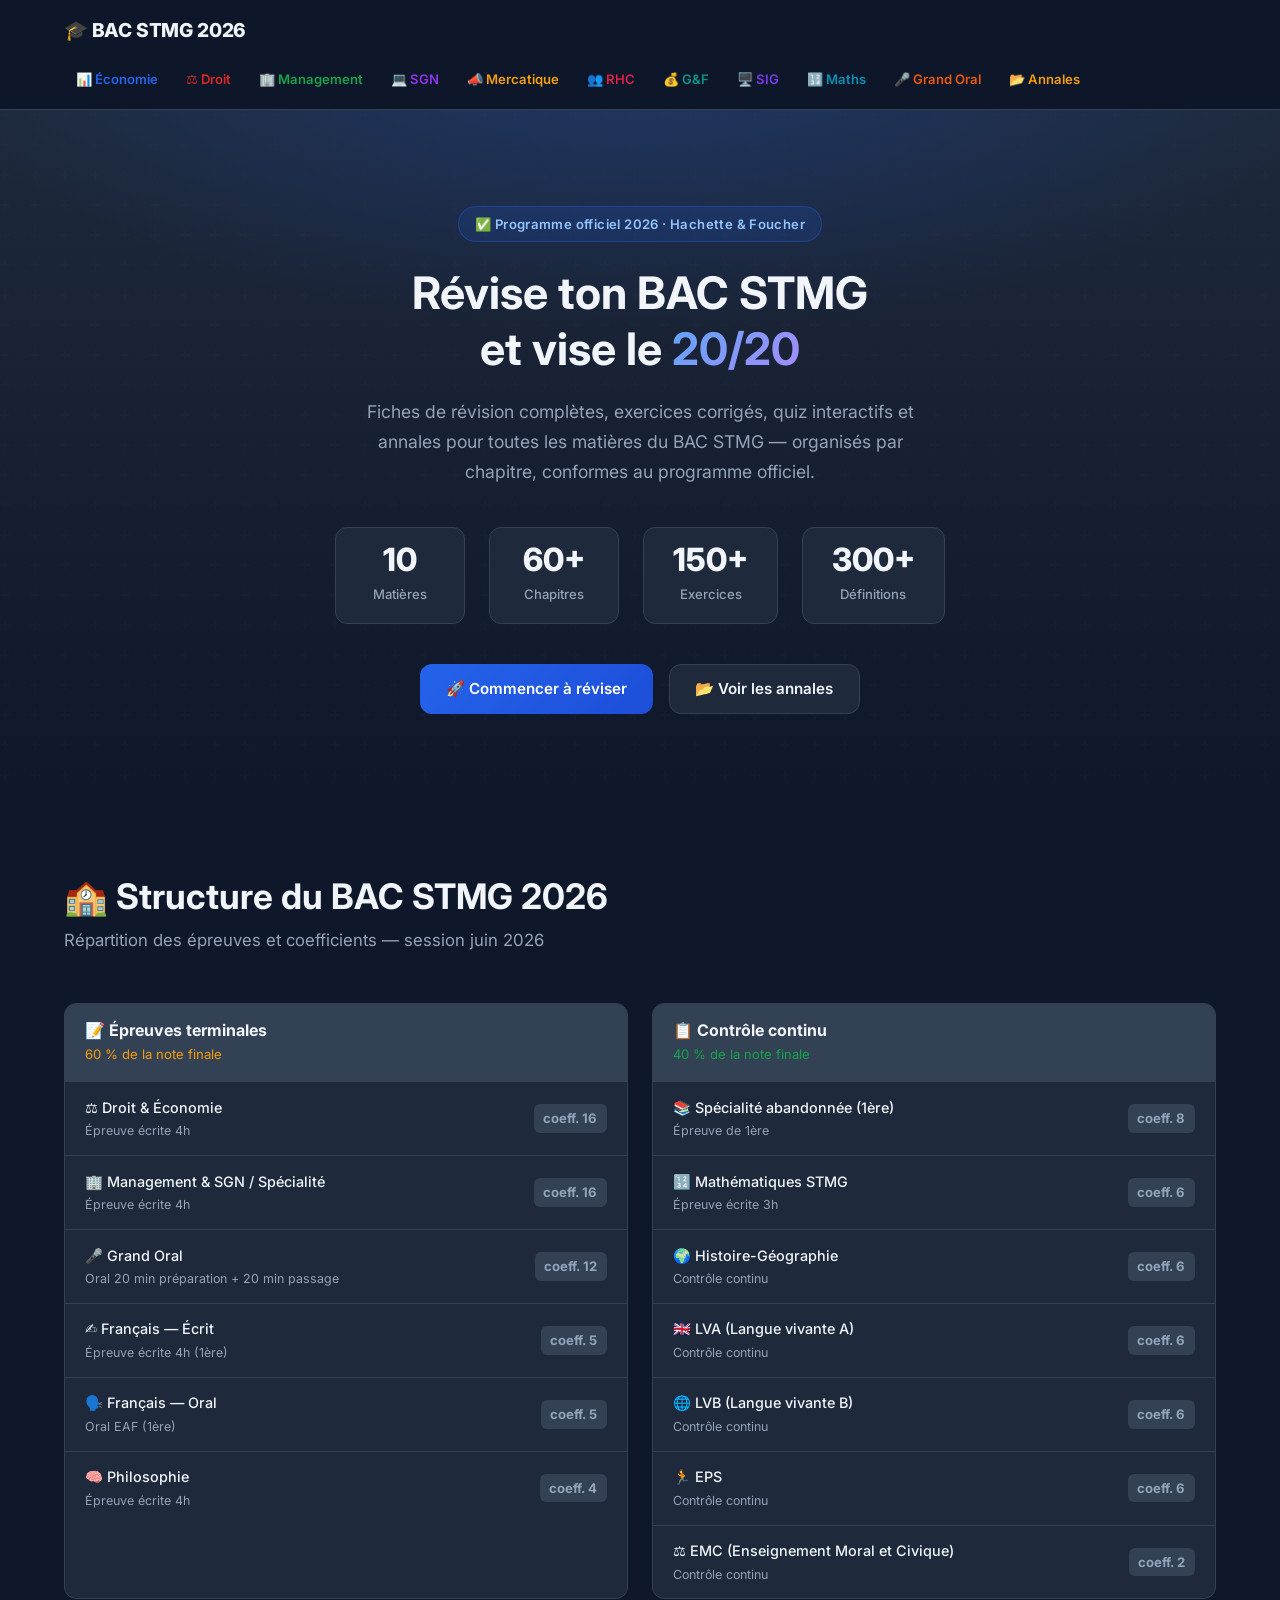
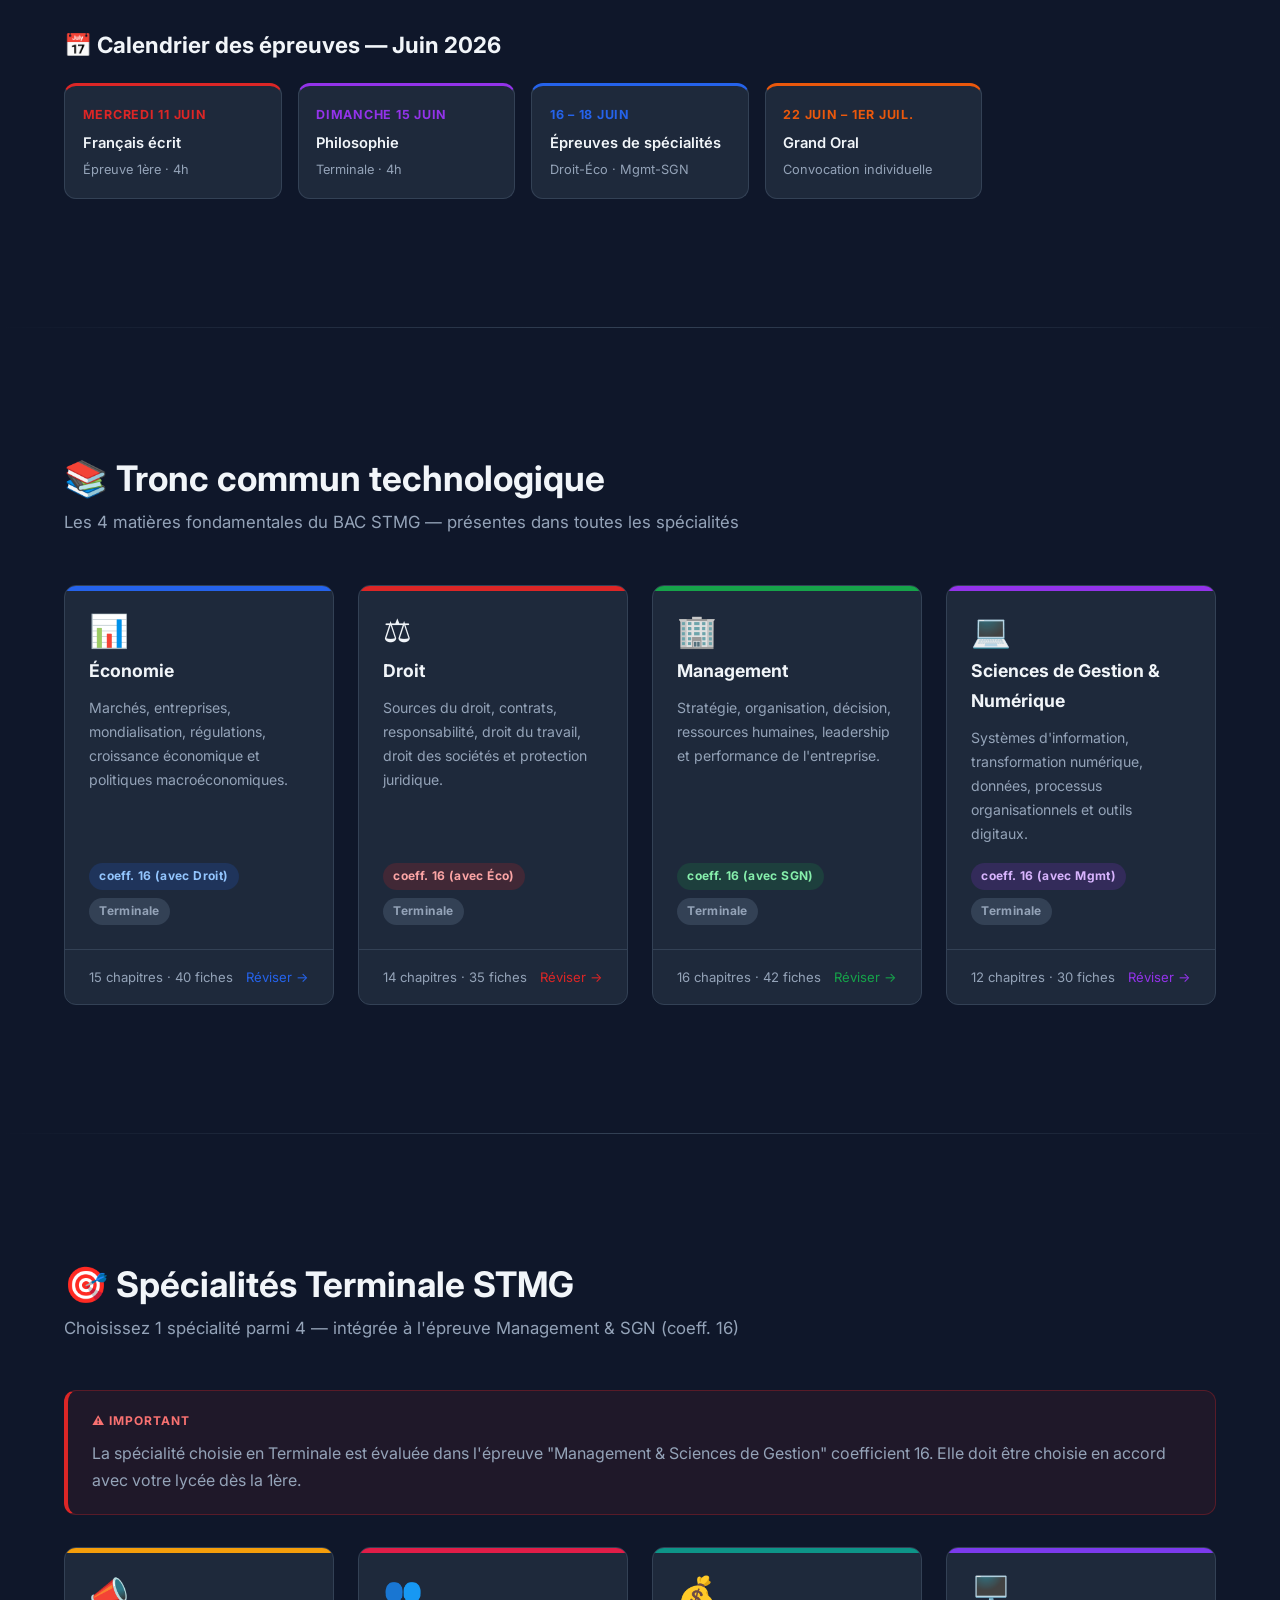
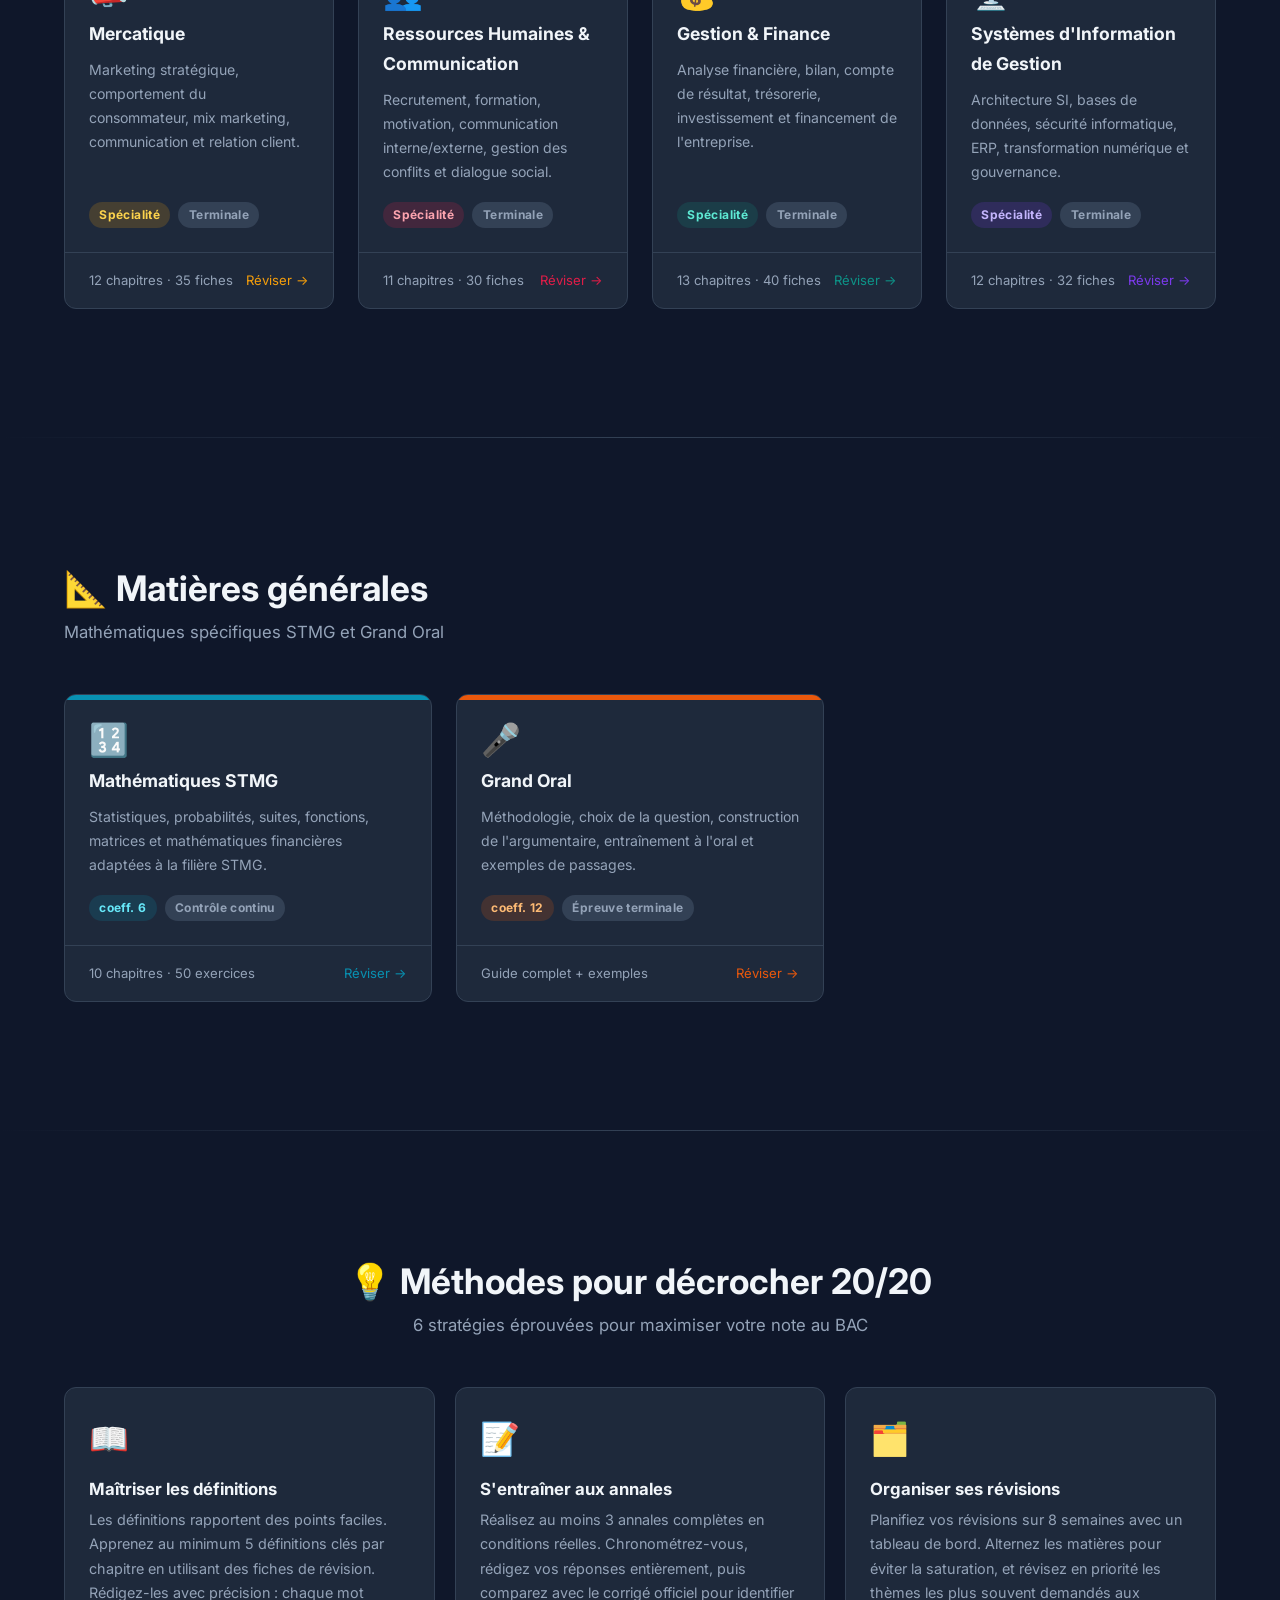
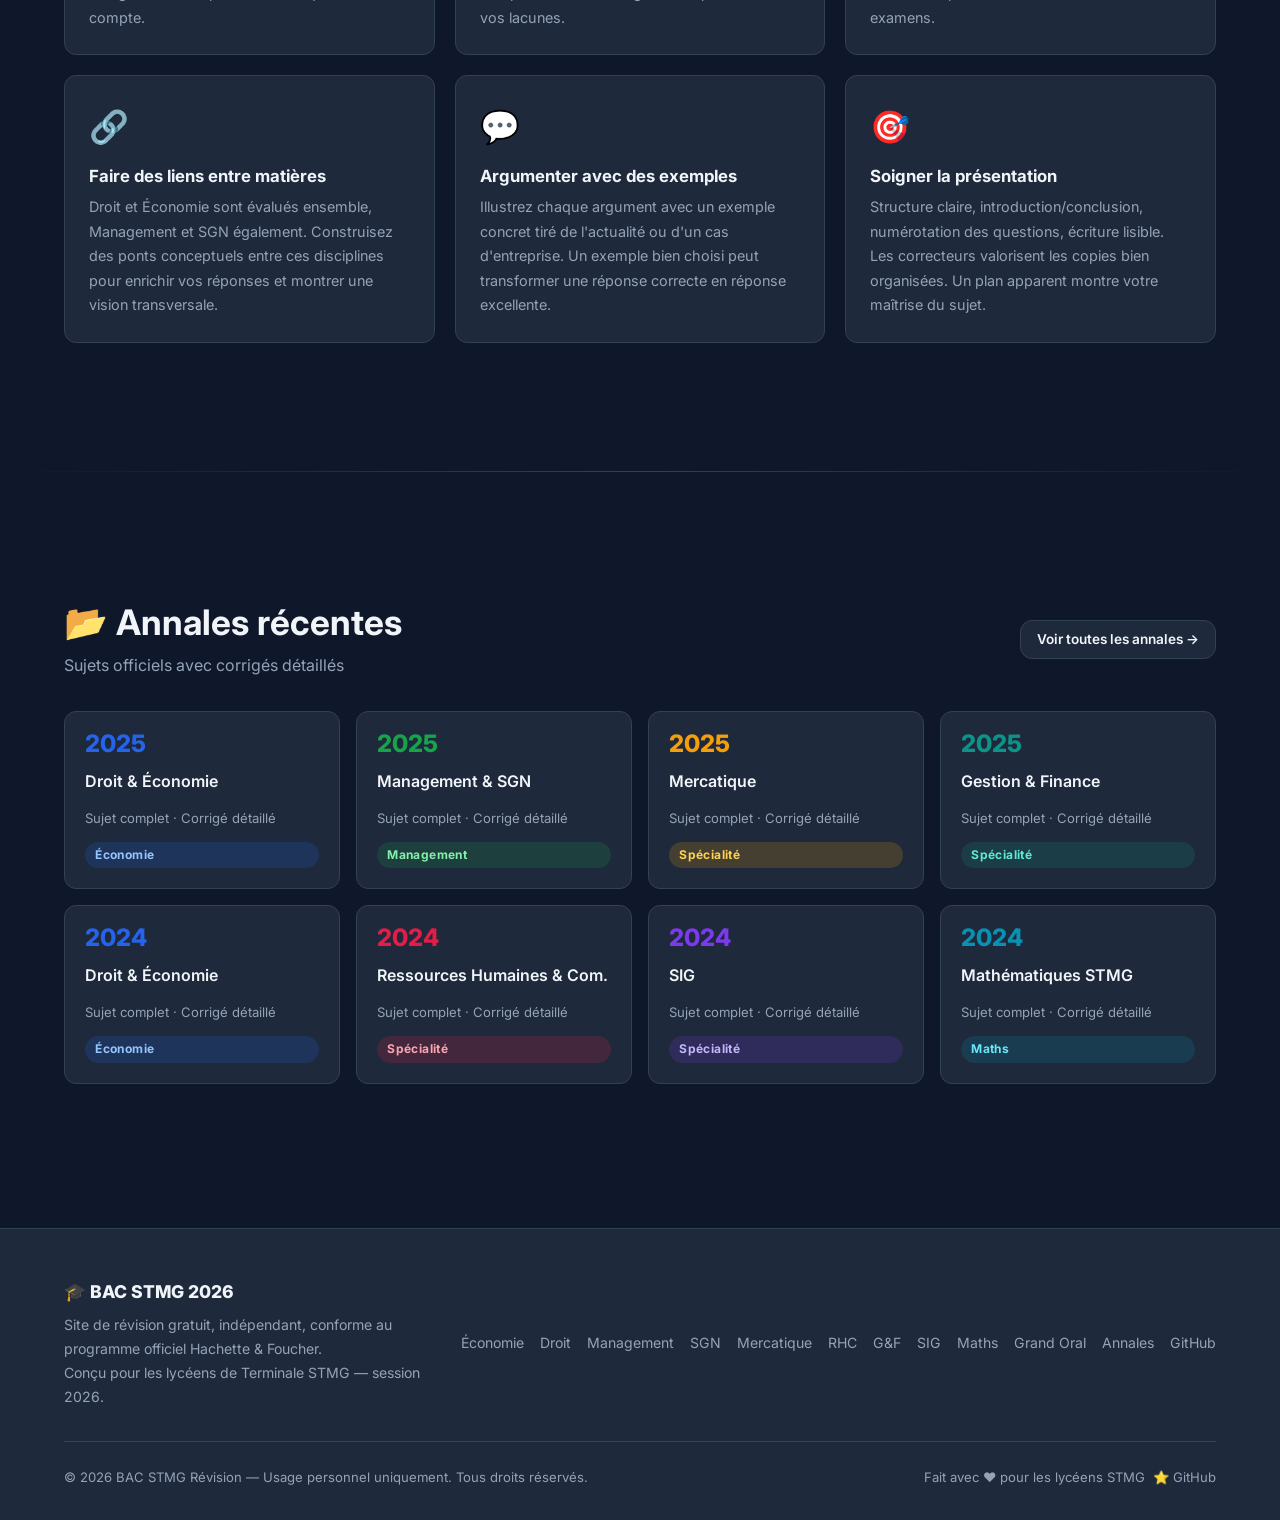
==== commit 7ad6988b: "fix: mobile-first design + hamburger + bottom nav + calculateurs CSS - Menu hamburger sur toutes les" ====
--- a/index.html
+++ b/index.html
@@ -1,4 +1,4 @@
-<!DOCTYPE html>
+﻿<!DOCTYPE html>
 <html lang="fr">
 <head>
   <meta charset="UTF-8">
@@ -21,7 +21,7 @@
       <a href="index.html" class="navbar-logo">
         🎓 BAC STMG 2026
       </a>
-      <div class="navbar-links">
+      <div class="navbar-links" id="navLinks">
         <a href="economie.html"        class="nav-eco">📊 Économie</a>
         <a href="droit.html"           class="nav-droit">⚖️ Droit</a>
         <a href="management.html"      class="nav-mgmt">🏢 Management</a>
@@ -32,7 +32,7 @@
         <a href="sig.html"             class="nav-sig">🖥️ SIG</a>
         <a href="maths.html"           class="nav-maths">🔢 Maths</a>
         <a href="grand-oral.html"      class="nav-go">🎤 Grand Oral</a>
-        <a href="annales.html"         class="badge badge-neutral" style="border-radius:8px;">📂 Annales</a>
+        <a href="annales.html" class="nav-merca">📂 Annales</a>
       </div>
     </div>
   </div>
@@ -711,3 +711,4 @@
 
 </body>
 </html>
+
--- a/css/style.css
+++ b/css/style.css
@@ -1147,6 +1147,406 @@
   color: var(--text2);
 }
 
+/* ── Hamburger + mobile nav ──────────────────────────────── */
+.nav-hamburger {
+  display: none;
+  background: var(--bg3);
+  border: 1px solid var(--border);
+  border-radius: 8px;
+  color: var(--text);
+  font-size: 1.2rem;
+  padding: .4rem .75rem;
+  cursor: pointer;
+  line-height: 1;
+  transition: background var(--transition);
+}
+.nav-hamburger:hover { background: #475569; }
+
+/* ── Bottom nav (mobile only) ────────────────────────────── */
+.bottom-nav {
+  display: none;
+  position: fixed;
+  bottom: 0; left: 0; right: 0;
+  z-index: 200;
+  background: rgba(15,23,42,.97);
+  backdrop-filter: blur(16px);
+  border-top: 1px solid var(--border);
+  padding: .5rem .25rem calc(.5rem + env(safe-area-inset-bottom));
+}
+.bottom-nav-items {
+  display: flex;
+  justify-content: space-around;
+  align-items: center;
+}
+.bottom-nav-item {
+  display: flex;
+  flex-direction: column;
+  align-items: center;
+  gap: .15rem;
+  text-decoration: none;
+  color: var(--text2);
+  font-size: .62rem;
+  font-weight: 600;
+  padding: .3rem .4rem;
+  border-radius: 8px;
+  min-width: 52px;
+  transition: color var(--transition), background var(--transition);
+}
+.bottom-nav-item .bni-icon { font-size: 1.25rem; line-height: 1; }
+.bottom-nav-item:hover, .bottom-nav-item.active { color: var(--text); background: var(--bg3); }
+
+/* ── Calculateurs interactifs ────────────────────────────── */
+.calc-section {
+  background: var(--bg2);
+  border: 1px solid var(--border);
+  border-radius: var(--radius);
+  margin: 2rem 0;
+  overflow: hidden;
+}
+.calc-header {
+  padding: 1rem 1.25rem;
+  background: var(--bg3);
+  border-bottom: 1px solid var(--border);
+  display: flex;
+  align-items: center;
+  gap: .75rem;
+}
+.calc-header-icon { font-size: 1.4rem; }
+.calc-header h3 { font-size: 1rem; font-weight: 700; color: var(--text); margin: 0; }
+.calc-header p { font-size: .82rem; color: var(--text2); margin: 0; }
+.calc-body { padding: 1.25rem; }
+
+.calc-form {
+  display: grid;
+  grid-template-columns: repeat(auto-fill, minmax(200px, 1fr));
+  gap: .75rem;
+  margin-bottom: 1rem;
+}
+.calc-field { display: flex; flex-direction: column; gap: .3rem; }
+.calc-field label { font-size: .82rem; font-weight: 600; color: var(--text2); }
+.calc-input {
+  background: var(--bg);
+  border: 1px solid var(--border);
+  border-radius: 8px;
+  color: var(--text);
+  font-size: .95rem;
+  padding: .55rem .85rem;
+  width: 100%;
+  transition: border-color var(--transition);
+  font-family: inherit;
+}
+.calc-input:focus { outline: none; border-color: var(--amber); }
+.calc-input::placeholder { color: var(--bg3); }
+
+.calc-radio-group { display: flex; gap: .5rem; flex-wrap: wrap; }
+.calc-radio { display: flex; align-items: center; gap: .4rem; cursor: pointer; font-size: .88rem; color: var(--text2); }
+.calc-radio input { accent-color: var(--amber); }
+
+.calc-btn {
+  display: inline-flex;
+  align-items: center;
+  gap: .5rem;
+  padding: .65rem 1.4rem;
+  background: linear-gradient(135deg, var(--amber), #d97706);
+  color: #000;
+  font-weight: 700;
+  font-size: .9rem;
+  border: none;
+  border-radius: 8px;
+  cursor: pointer;
+  transition: transform var(--transition), box-shadow var(--transition);
+  margin-top: .5rem;
+}
+.calc-btn:hover { transform: translateY(-1px); box-shadow: 0 4px 16px rgba(245,158,11,.4); }
+
+.calc-result {
+  display: none;
+  border-radius: var(--radius);
+  padding: 1.25rem;
+  margin-top: 1rem;
+  border: 1px solid var(--border);
+}
+.calc-result--ok     { background: rgba(22,163,74,.07); border-color: rgba(22,163,74,.3); }
+.calc-result--danger { background: rgba(220,38,38,.07); border-color: rgba(220,38,38,.3); }
+.calc-result--info   { background: var(--bg); }
+.calc-result--warn   { background: rgba(245,158,11,.07); border-color: rgba(245,158,11,.3); }
+
+.calc-grid {
+  display: grid;
+  grid-template-columns: repeat(auto-fill, minmax(160px, 1fr));
+  gap: .75rem;
+  margin-bottom: 1rem;
+}
+.calc-kpi {
+  background: var(--bg2);
+  border: 1px solid var(--border);
+  border-radius: 10px;
+  padding: .85rem 1rem;
+}
+.calc-kpi--accent { border-color: rgba(245,158,11,.4); background: rgba(245,158,11,.07); }
+.calc-kpi--ok     { border-color: rgba(22,163,74,.35); background: rgba(22,163,74,.07); }
+.calc-kpi--danger { border-color: rgba(220,38,38,.35); background: rgba(220,38,38,.07); }
+.calc-kpi-label { font-size: .75rem; color: var(--text2); font-weight: 600; display: block; margin-bottom: .25rem; }
+.calc-kpi-value { font-size: 1.15rem; font-weight: 800; color: var(--text); display: block; }
+.calc-kpi-note  { font-size: .72rem; color: var(--text2); display: block; margin-top: .15rem; }
+.calc-interpretation {
+  font-size: .88rem;
+  color: var(--text2);
+  border-top: 1px solid var(--border);
+  padding-top: .85rem;
+  line-height: 1.6;
+}
+.calc-interpretation strong { color: var(--text); }
+
+/* Prix psychologique rows */
+.psy-row {
+  display: grid;
+  grid-template-columns: 1fr 1fr 1fr auto;
+  gap: .5rem;
+  margin-bottom: .5rem;
+  align-items: center;
+}
+.btn-remove {
+  background: rgba(220,38,38,.15);
+  border: 1px solid rgba(220,38,38,.3);
+  border-radius: 6px;
+  color: #f87171;
+  padding: .5rem .65rem;
+  cursor: pointer;
+  font-size: .85rem;
+  transition: background var(--transition);
+}
+.btn-remove:hover { background: rgba(220,38,38,.3); }
+.text-ok { color: #4ade80 !important; }
+.text-danger { color: #f87171 !important; }
+
+/* ── Flashcards ──────────────────────────────────────────── */
+.flashcard-section {
+  background: var(--bg2);
+  border: 1px solid var(--border);
+  border-radius: var(--radius);
+  margin: 2rem 0;
+  overflow: hidden;
+}
+.flashcard-controls {
+  padding: 1rem 1.25rem;
+  background: var(--bg3);
+  border-bottom: 1px solid var(--border);
+  display: flex;
+  align-items: center;
+  gap: .75rem;
+  flex-wrap: wrap;
+}
+.fc-select {
+  background: var(--bg);
+  border: 1px solid var(--border);
+  border-radius: 8px;
+  color: var(--text);
+  padding: .45rem .85rem;
+  font-size: .9rem;
+  font-family: inherit;
+  cursor: pointer;
+}
+.flashcard-body { padding: 1.5rem; }
+.fc-progress-bar {
+  height: 4px;
+  background: var(--bg3);
+  border-radius: 2px;
+  margin-bottom: 1rem;
+  overflow: hidden;
+}
+.fc-progress-fill {
+  height: 100%;
+  background: linear-gradient(90deg, var(--mgmt), #4ade80);
+  border-radius: 2px;
+  transition: width .4s ease;
+}
+.fc-progress-label { font-size: .8rem; color: var(--text2); margin-bottom: 1.25rem; }
+.fc-counter { font-size: .82rem; color: var(--text2); margin-bottom: 1rem; }
+
+.fc-card-area { perspective: 1000px; margin-bottom: 1.25rem; }
+.fc-card-wrapper {
+  width: 100%;
+  min-height: 180px;
+  position: relative;
+  transform-style: preserve-3d;
+  transition: transform .5s cubic-bezier(.4,0,.2,1);
+  cursor: pointer;
+}
+.fc-card-wrapper.flipped { transform: rotateY(180deg); }
+
+.fc-front, .fc-back {
+  position: absolute;
+  inset: 0;
+  backface-visibility: hidden;
+  border-radius: var(--radius);
+  padding: 1.5rem;
+  display: flex;
+  align-items: center;
+  justify-content: center;
+  text-align: center;
+  font-size: 1.05rem;
+  font-weight: 600;
+  line-height: 1.5;
+}
+.fc-front {
+  background: var(--bg3);
+  border: 2px solid var(--border);
+  color: var(--text);
+}
+.fc-back {
+  background: rgba(22,163,74,.1);
+  border: 2px solid rgba(22,163,74,.35);
+  color: var(--text);
+  transform: rotateY(180deg);
+  font-weight: 400;
+  font-size: .95rem;
+  white-space: pre-line;
+}
+.fc-tap-hint {
+  font-size: .78rem;
+  color: var(--text2);
+  text-align: center;
+  margin-bottom: .75rem;
+}
+.fc-action-btns {
+  display: none;
+  gap: .75rem;
+  justify-content: center;
+  flex-wrap: wrap;
+}
+.fc-btn-known {
+  background: rgba(22,163,74,.15);
+  border: 1px solid rgba(22,163,74,.4);
+  color: #4ade80;
+  font-weight: 700;
+  padding: .6rem 1.4rem;
+  border-radius: 8px;
+  cursor: pointer;
+  font-size: .9rem;
+  transition: background var(--transition);
+}
+.fc-btn-known:hover { background: rgba(22,163,74,.3); }
+.fc-btn-review {
+  background: rgba(245,158,11,.12);
+  border: 1px solid rgba(245,158,11,.35);
+  color: var(--amber);
+  font-weight: 700;
+  padding: .6rem 1.4rem;
+  border-radius: 8px;
+  cursor: pointer;
+  font-size: .9rem;
+  transition: background var(--transition);
+}
+.fc-btn-review:hover { background: rgba(245,158,11,.25); }
+.fc-end {
+  text-align: center;
+  padding: 2rem;
+  background: var(--bg3);
+  border-radius: var(--radius);
+}
+.fc-end-icon { font-size: 3rem; margin-bottom: .5rem; }
+.fc-end h3 { color: var(--text); margin-bottom: .5rem; }
+.fc-end p { color: var(--text2); margin-bottom: 1rem; font-size: .9rem; }
+
+/* ── Quiz scoré ──────────────────────────────────────────── */
+.quiz-scored {
+  background: var(--bg2);
+  border: 1px solid var(--border);
+  border-radius: var(--radius);
+  margin: 2rem 0;
+  overflow: hidden;
+}
+.quiz-scored-header {
+  padding: 1rem 1.25rem;
+  background: var(--bg3);
+  border-bottom: 1px solid var(--border);
+  display: flex;
+  align-items: center;
+  justify-content: space-between;
+  flex-wrap: wrap;
+  gap: .5rem;
+}
+.quiz-scored-header h3 { font-size: 1rem; font-weight: 700; color: var(--text); margin: 0; }
+#quiz-container { padding: 1.25rem; }
+
+.quiz-progress-bar {
+  height: 6px;
+  background: var(--bg3);
+  border-radius: 3px;
+  margin-bottom: .5rem;
+  overflow: hidden;
+}
+.quiz-progress-fill {
+  height: 100%;
+  background: linear-gradient(90deg, var(--eco), #60a5fa);
+  border-radius: 3px;
+  transition: width .3s ease;
+}
+.quiz-progress-label { font-size: .78rem; color: var(--text2); margin-bottom: 1rem; }
+.quiz-question-text { font-size: 1rem; font-weight: 600; color: var(--text); margin-bottom: 1rem; line-height: 1.5; }
+.quiz-options-grid { display: flex; flex-direction: column; gap: .5rem; margin-bottom: .75rem; }
+
+.quiz-opt {
+  display: flex;
+  align-items: center;
+  gap: .85rem;
+  padding: .8rem 1rem;
+  background: var(--bg);
+  border: 1px solid var(--border);
+  border-radius: 10px;
+  cursor: pointer;
+  text-align: left;
+  font-size: .92rem;
+  color: var(--text2);
+  transition: all var(--transition);
+  font-family: inherit;
+  width: 100%;
+  min-height: 48px; /* touch target */
+}
+.quiz-opt:hover:not(:disabled) { border-color: var(--eco); background: rgba(37,99,235,.07); color: var(--text); }
+.quiz-opt.correct { border-color: var(--mgmt); background: rgba(22,163,74,.1); color: #4ade80; }
+.quiz-opt.wrong   { border-color: var(--droit); background: rgba(220,38,38,.1); color: #f87171; }
+.quiz-opt:disabled { cursor: default; }
+
+.quiz-opt-letter {
+  width: 28px; height: 28px;
+  background: var(--bg3);
+  border-radius: 50%;
+  display: flex; align-items: center; justify-content: center;
+  font-size: .78rem;
+  font-weight: 700;
+  flex-shrink: 0;
+}
+.quiz-feedback {
+  padding: .85rem 1rem;
+  border-radius: 8px;
+  font-size: .88rem;
+  margin-top: .5rem;
+}
+.quiz-feedback.correct { background: rgba(22,163,74,.1); color: #4ade80; border: 1px solid rgba(22,163,74,.3); }
+.quiz-feedback.wrong   { background: rgba(220,38,38,.1); color: #f87171; border: 1px solid rgba(220,38,38,.3); }
+
+.quiz-end { text-align: center; padding: 1rem 0; }
+.quiz-end-score { font-size: 3.5rem; font-weight: 800; color: var(--text); line-height: 1; }
+.quiz-end-pct { font-size: 1.25rem; font-weight: 700; color: var(--amber); margin-bottom: .5rem; }
+.quiz-end-mention { font-size: 1rem; color: var(--text2); margin-bottom: 1rem; }
+.quiz-end-bar { height: 8px; background: var(--bg3); border-radius: 4px; overflow: hidden; margin-bottom: 1.5rem; }
+.quiz-review { text-align: left; margin-top: 1.5rem; }
+.quiz-review h4 { color: var(--text); margin-bottom: .75rem; font-size: .9rem; }
+.quiz-review-item {
+  background: var(--bg);
+  border: 1px solid var(--border);
+  border-radius: 8px;
+  padding: .85rem 1rem;
+  margin-bottom: .5rem;
+  font-size: .85rem;
+  line-height: 1.6;
+}
+.wrong-ans { color: #f87171; display: block; }
+.correct-ans { color: #4ade80; display: block; }
+.expl { color: var(--text2); display: block; margin-top: .3rem; font-style: italic; }
+
 /* ── Responsive ──────────────────────────────────────────── */
 @media (max-width: 900px) {
   .epreuves-grid { grid-template-columns: 1fr; }
@@ -1156,20 +1556,71 @@
 }
 
 @media (max-width: 640px) {
-  .navbar-links { display: none; }
-  .hero { padding: 4rem 0 3rem; }
-  .hero-stats { gap: .75rem; }
-  .hero-stat { padding: .75rem 1rem; min-width: 100px; }
-  .hero-stat .stat-value { font-size: 1.5rem; }
+  /* Hamburger visible, liens cachés par défaut */
+  .nav-hamburger { display: block; }
+  .navbar-links {
+    display: none;
+    position: absolute;
+    top: 100%;
+    left: 0; right: 0;
+    background: rgba(15,23,42,.98);
+    backdrop-filter: blur(16px);
+    border-bottom: 1px solid var(--border);
+    padding: .75rem 1rem;
+    flex-direction: column;
+    gap: .25rem;
+    z-index: 200;
+  }
+  .navbar-links.open { display: flex; }
+  .navbar-links a {
+    padding: .65rem 1rem;
+    font-size: .9rem;
+    border-radius: 8px;
+    min-height: 44px;
+    display: flex;
+    align-items: center;
+  }
+  .navbar { position: sticky; top: 0; }
+
+  /* Bottom nav */
+  .bottom-nav { display: block; }
+  body { padding-bottom: calc(70px + env(safe-area-inset-bottom)); }
+
+  /* Hero */
+  .hero { padding: 3rem 0 2.5rem; }
+  .hero-stats { gap: .5rem; }
+  .hero-stat { padding: .65rem .9rem; min-width: 85px; }
+  .hero-stat .stat-value { font-size: 1.4rem; }
+  .hero-cta { flex-direction: column; align-items: center; }
+  .hero-cta .btn { width: 100%; justify-content: center; max-width: 320px; }
+
+  /* Grilles */
   .subjects-grid { grid-template-columns: 1fr; }
   .tips-grid { grid-template-columns: 1fr; }
   .calendar-grid { grid-template-columns: 1fr 1fr; }
-  .section { padding: 3rem 0; }
+  .section { padding: 2.5rem 0; }
+  .container { padding: 0 1rem; }
+
+  /* Calculateurs */
+  .calc-form { grid-template-columns: 1fr; }
+  .calc-grid  { grid-template-columns: 1fr 1fr; }
+  .psy-row    { grid-template-columns: 1fr 1fr; }
+  .psy-row .calc-input:first-child { grid-column: 1 / -1; }
+
+  /* Flashcards */
+  .fc-card-wrapper { min-height: 160px; }
+  .fc-front, .fc-back { font-size: .95rem; padding: 1.25rem; }
+
+  /* Tables */
+  .table-wrapper { font-size: .82rem; }
+  th, td { padding: .55rem .75rem; }
 }
 
 @media (max-width: 420px) {
   .calendar-grid { grid-template-columns: 1fr; }
   .toc-grid { grid-template-columns: 1fr; }
+  .calc-grid { grid-template-columns: 1fr; }
+  .hero-stats { display: grid; grid-template-columns: 1fr 1fr; }
 }
 
 /* ── Utilitaires ─────────────────────────────────────────── */
